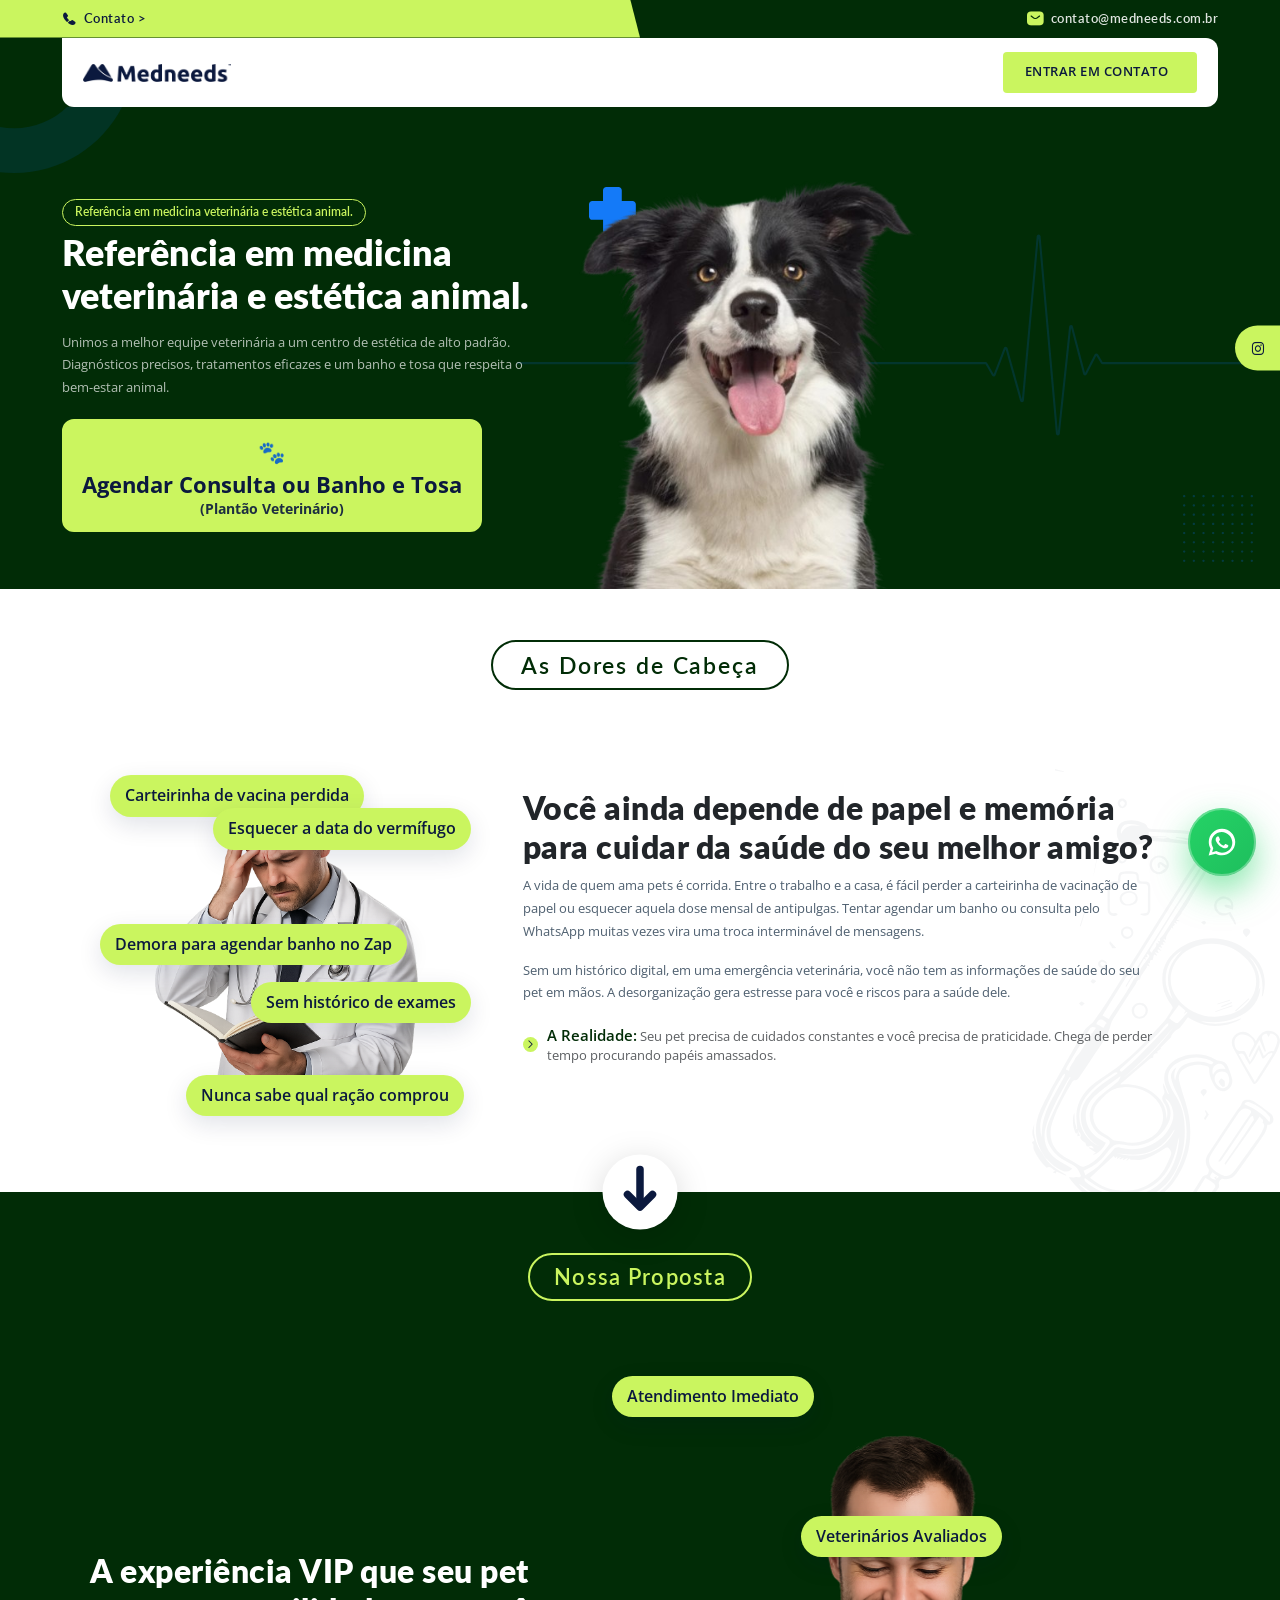
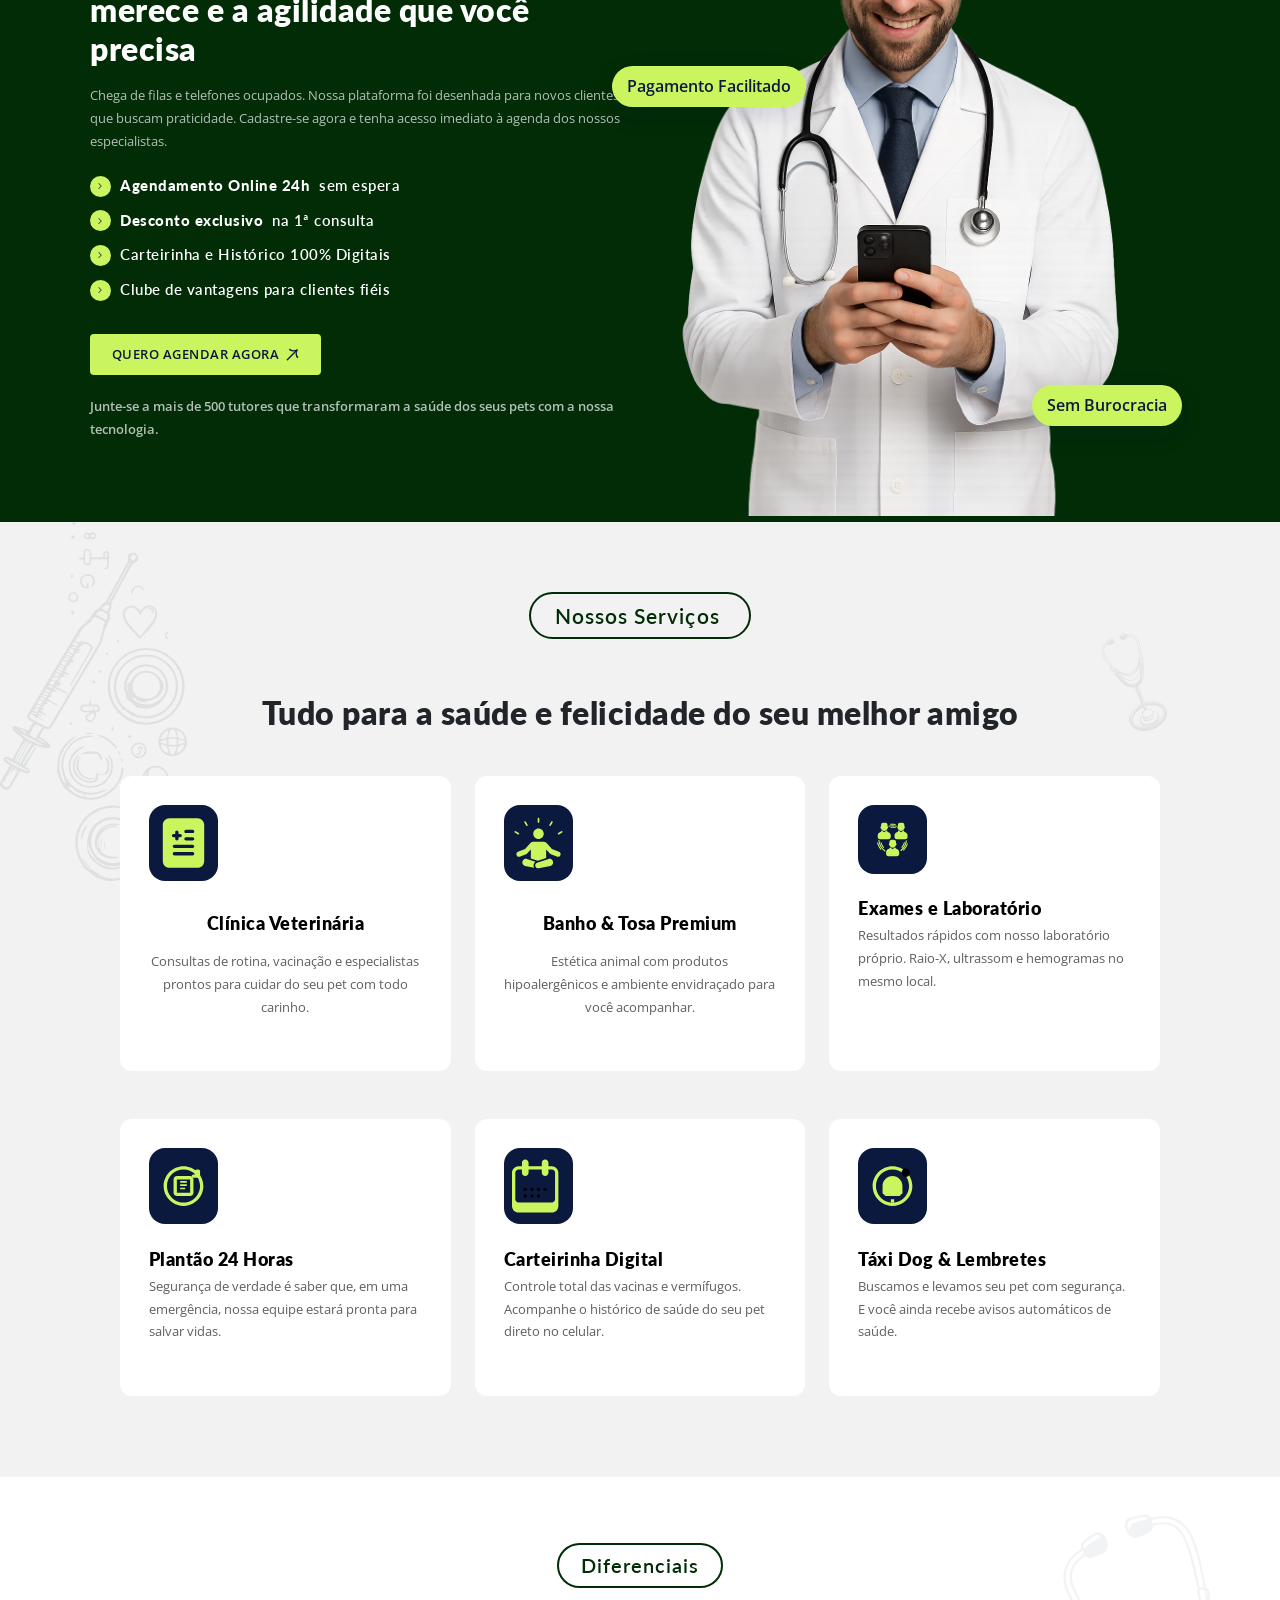
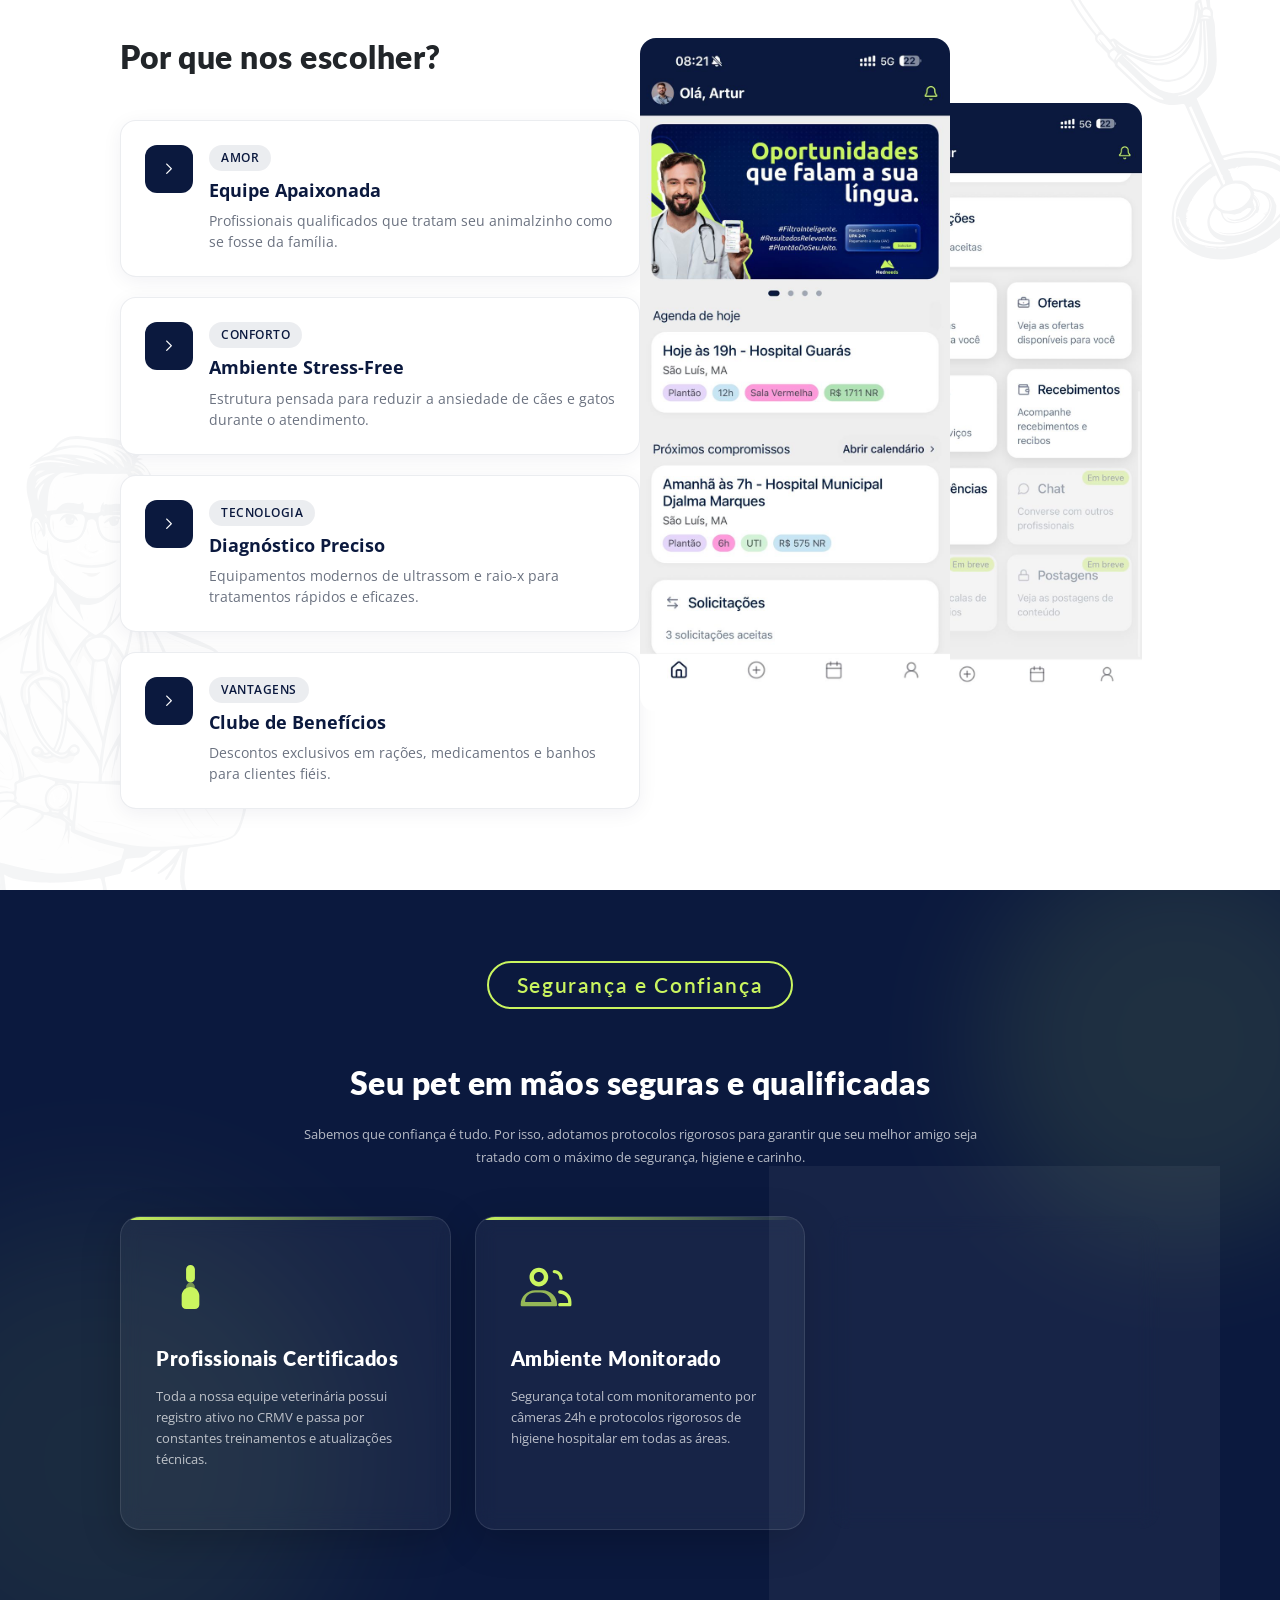
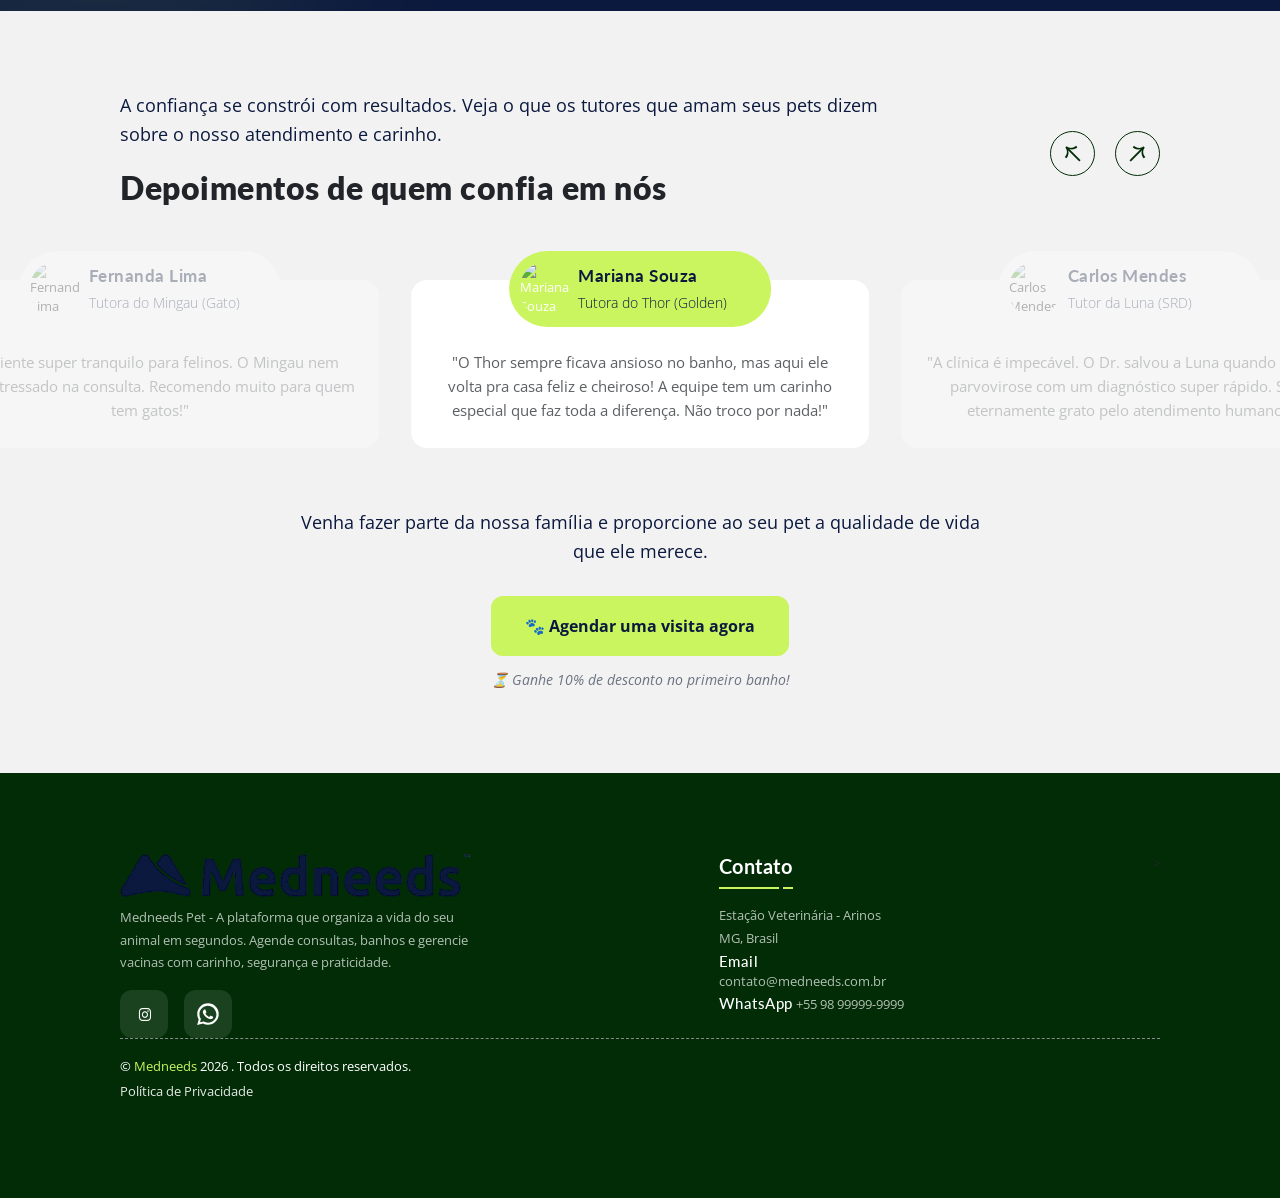
==== index.html @ 099de7d2 "Adicionando codigo para main" ====
<!DOCTYPE html>
<html lang="en">
  <head>
    <meta charset="UTF-8" />
    <meta name="viewport" content="width=device-width, initial-scale=1.0" />
    <title>MedNeeds</title>

    <!-- Favicon -->
    <link rel="icon" type="image/png" href="assets/new/fav.png" />
    <link rel="shortcut icon" type="image/png" href="assets/new/fav.png" />
    <!-- <link rel="apple-touch-icon" href="assets/new/logo.png" /> -->

    <!-- libraries CSS -->
    <link rel="stylesheet" href="assets/icon/flaticon_err.css" />
    <link rel="stylesheet" href="assets/vendor/bootstrap/bootstrap.min.css" />
    <link rel="stylesheet" href="assets/vendor/splide/splide.min.css" />
    <link rel="stylesheet" href="assets/vendor/swiper/swiper-bundle.min.css" />
    <link rel="stylesheet" href="assets/vendor/animate-wow/animate.min.css" />
    <link rel="stylesheet" href="assets/vendor/slim-select/slimselect.css" />

    <!-- custom CSS -->
    <link rel="stylesheet" href="assets/css/style.css" />
    <link rel="stylesheet" href="assets/css/custom-overrides.css" />
  </head>

  <body>
    <div class="preloader" id="preloader">
      <div class="loader"></div>
    </div>

    <!-- SIDEBAR SECTION START -->
    <div class="ul-sidebar">
      <!-- header -->
      <div class="ul-sidebar-header">
        <div class="ul-sidebar-header-logo">
          <a href="index.html">
            <img src="assets/new/logo2.png" alt="logo" class="logo" />
          </a>
        </div>
        <!-- sidebar closer -->
        <button class="ul-sidebar-closer">
          <i class="flaticon-close"></i>
        </button>
      </div>

      <div class="ul-sidebar-header-nav-wrapper d-block d-lg-none"></div>

      <!-- sidebar content -->
      <div>
        <div class="ul-sidebar-txt-block">
          <span class="title ul-sidebar-footer-title">About Us</span>
          <p class="descr">
            Lorem ipsum dolor sit amet consectetur adipisicing elit. Enim odio
            eveniet ex dicta beatae, repellat voluptatibus ratione alias modi
            maxime, quaerat sed iste nihil molestiae numquam unde fuga qui
            velit!
          </p>
        </div>

        <div class="ul-sidebar-txt-block">
          <span class="title ul-sidebar-footer-title">Location</span>
          <p class="descr">
            <i class="flaticon-pin"></i
            ><span>123 Main Street, New York, NY 10012</span>
          </p>
        </div>

        <div class="ul-sidebar-txt-block">
          <span class="title ul-sidebar-footer-title">Contact Us</span>
          <p class="descr">
            <i class="flaticon-call"></i
            ><a href="tel:1234567890">123-456-7890</a>
          </p>
        </div>
      </div>

      <!-- sidebar footer -->
      <div class="ul-sidebar-footer">
        <span class="ul-sidebar-footer-title">Follow us</span>

        <div class="ul-sidebar-footer-social">
          <a href="#"><i class="flaticon-facebook"></i></a>
          <a href="#"><i class="flaticon-twitter"></i></a>
          <a href="#"><i class="flaticon-instagram"></i></a>
          <a href="#"><i class="flaticon-youtube"></i></a>
        </div>
      </div>
    </div>
    <!-- SIDEBAR SECTION END -->

    <!-- SEARCH MODAL SECTION START -->
    <div class="ul-search-form-wrapper flex-grow-1 flex-shrink-0">
      <button class="ul-search-closer"><i class="flaticon-close"></i></button>

      <form action="#" class="ul-search-form">
        <div class="ul-search-form-right">
          <input
            type="search"
            name="search"
            id="ul-search"
            placeholder="Search Here"
          />
          <button type="submit">
            <span class="icon"><i class="flaticon-search"></i></span>
          </button>
        </div>
      </form>
    </div>
    <!-- SEARCH MODAL SECTION END -->

    <!-- HEADER SECTION START -->
    <header class="ul-header">
      <div class="ul-header-top">
        <div class="ul-header-container">
          <div class="row align-items-center gy-2">
            <div class="col-md-7 col-sm-5">
              <div class="ul-header-top-infos">
                <span class="ul-header-top-info" style="color: #0b193e">
                  <i class="flaticon-call" style="color: #0b193e"></i>
                  <span class="txt">
                    <span class="title">Contato</span>
                   
                    >
                  </span>
                </span>
              </div>
            </div>

            <!-- header top right -->
            <div class="col-md-5 col-7 d-none d-sm-block">
              <div
                class="ul-header-top-infos justify-content-sm-end justify-content-center"
              >
                <span class="ul-header-top-info ul-header-top-email">
                  <i class="flaticon-envelope" style="color: #caf55f"></i>
                  <span class="txt">
                    <span class="value"
                      ><a href="mailto:contato@medneeds.com.br" class="value"
                        >contato@medneeds.com.br</a
                      ></span
                    >
                  </span>
                </span>
              </div>
            </div>
          </div>
        </div>
      </div>

      <div class="ul-header-bottom ul-header-container to-be-sticky">
        <div class="ul-header-bottom-content">
          <div class="ul-header-bottom-left">
            <div class="logo-container">
              <a href="index.html" class="d-inline-block"
                ><img src="assets/new/logo2.png" alt="logo" class="logo"
              /></a>
            </div>
          </div>

          <div class="ul-header-bottom-right">
            <a
              href="#"
              class="ul-btn custom-download-btn download-trigger"
              style="background: #caf55f; border-color: #caf55f; color: #0b193e"
              >ENTRAR EM CONTATO<i class="flaticon-top-right"></i
            ></a>
            <style>
              .custom-download-btn:hover {
                background: #0b193e !important;
                color: #caf55f !important;
                border-color: #0b193e !important;
              }
              .custom-download-btn:hover i {
                color: #caf55f !important;
              }
              .custom-download-btn i {
                color: #0b193e;
                transition: color 0.2s;
              }
              .banner-cta-button {
                animation: bannerPulse 2.8s ease-in-out infinite;
                transform-origin: center;
              }
              .banner-cta-button:hover {
                animation-play-state: paused;
              }
              @keyframes bannerPulse {
                0% {
                  transform: scale(1);
                  box-shadow: 0 0 0 rgba(202, 245, 95, 0.2);
                }
                50% {
                  transform: scale(1.05);
                  box-shadow: 0 10px 20px rgba(202, 245, 95, 0.25);
                }
                100% {
                  transform: scale(1);
                  box-shadow: 0 0 0 rgba(202, 245, 95, 0.2);
                }
              }
            </style>
          </div>
        </div>
      </div>
    </header>
    <!-- HEADER SECTION END -->

    <main>
      <!-- 1 SECTION START -->
      <section class="ul-banner">
        <div class="ul-header-container">
          <div class="ul-banner-content">
            <div class="row align-items-center">
              <!-- banner txt -->
              <div class="col-xl-5 col-lg-6">
                <div class="ul-banner-txt">
                  <span class="ul-section-sub-title2"
                    >Referência em medicina veterinária e estética animal.</span
                  >
                  <h1
                    class="ul-banner-title"
                    style="font-size: clamp(24px, 2.8vw, 54px) !important"
                  >
                    Referência em medicina veterinária e estética animal.
                  </h1>
                  <p class="ul-banner-descr" style="margin-bottom: 20px">
                    Unimos a melhor equipe veterinária a um centro de estética de alto padrão. Diagnósticos precisos, tratamentos eficazes e um banho e tosa que respeita o bem-estar animal.
                  </p>
                  <div
                    class="banner-cta-container"
                    style="
                      display: flex;
                      flex-direction: column;
                      gap: 15px;
                      align-items: flex-start;
                    "
                  >
 <a
  href="#"
  class="download-trigger banner-cta-button"
  style="
    background: #cbf55f;
    color: #0b193e;
    padding: 14px 18px;
    border-radius: 12px;
    font-weight: 700;
    font-size: 16px;
    text-decoration: none;
    display: inline-flex;
    flex-direction: column;
    align-items: center;
    justify-content: center;
    gap: 4px;
    transition: all 0.3s ease;
    border: 2px solid #cbf55f;
    margin: 0;
  "
  onmouseover="this.style.background='#0b193e'; this.style.color='#cbf55f'; this.style.borderColor='#0b193e';"
  onmouseout="this.style.background='#cbf55f'; this.style.color='#0b193e'; this.style.borderColor='#cbf55f';"
>
  <span style="font-size: 22px;">🐾</span>

  <span style="font-weight: 700; font-size: 22px; line-height: 1.1; text-align: center;">
    Agendar Consulta ou Banho e Tosa
  </span>

  <span style="font-size: 14px; opacity: 0.9; margin-top: 2px; line-height: 1;">
    (Plantão Veterinário)
  </span>
</a>


                    <div style="display: flex; gap: 10px">
                      
                      <!-- <a
                        href="#"
                        class="download-trigger"
                        style="border-radius: 10px; width: 150px"
                        ><img
                          src="assets/new/google.png"
                          alt="Google Play"
                          style="width: 100%; height: auto"
                        />
                      </a> -->
                    </div>
                  </div>
                </div>
              </div>

              <!-- banner img -->
              <div class="col-xxl-5 col-xl-4 col-lg-5">
                <div class="ul-banner-img">
                  <img src="assets/new/cachorro-hero.png" alt="Image" />
                  <img
                    src="assets/new/logo4.png"
                    alt="Logo"
                    class="banner-logo-watermark layer-1"
                  />
                  <img
                    src="assets/new/logo4.png"
                    alt="Logo"
                    class="banner-logo-watermark layer-2"
                  />
                  <img
                    src="assets/new/logo4.png"
                    alt="Logo"
                    class="banner-logo-watermark layer-3"
                  />
                </div>
              </div>

              <!-- banner review slider -->
              <!-- <div class="col-xxl-2 col-xl-3 col-12 align-self-start">
                <div class="ul-banner-reviews position-relative">
                  <div class="ul-banner-reviews-slider swiper">
                    <div class="swiper-wrapper">
                      <div class="swiper-slide">
                        <div class="ul-banner-review">
                          <p class="ul-banner-review-descr">
                            My mission is to treat every patient with care,
                            respect, and the highest standard of medical
                            knowledge
                          </p>
                          <span class="ul-banner-review-author"
                            >Robel Roy .USY</span
                          >
                        </div>
                      </div>

                      <div class="swiper-slide">
                        <div class="ul-banner-review">
                          <p class="ul-banner-review-descr">
                            My mission is to treat every patient with care,
                            respect, and the highest standard of medical
                            knowledge
                          </p>
                          <span class="ul-banner-review-author"
                            >Robel Roy .USY</span
                          >
                        </div>
                      </div>
                    </div>
                  </div>
                </div>
              </div> -->
            </div>
          </div>
        </div>

        <!-- banner social -->
        <div class="ul-banner-socials d-none d-sm-flex">
          <a href="#"
            ><i class="flaticon-instagram" style="color: #0b193e"></i
          ></a>
        </div>

        <!-- vectors -->
        <div class="ul-banner-vectors">
          <img
            src="assets/img/banner-vector-1.svg"
            alt="Vector"
            class="vector-1 wow animate__fadeInDown"
          />
          <img
            src="assets/img/banner-vector-2.svg"
            alt="Vector"
            class="vector-2"
          />
          <img
            src="assets/img/banner-vector-3.svg"
            alt="Vector"
            class="vector-3 wow animate__fadeInRight"
          />
          <img
            src="assets/img/banner-vector-4.svg"
            alt="Vector"
            class="vector-4 wow animate__fadeInUp"
          />
        </div>
      </section>
      <!-- 1 SECTION END -->

      <!-- 2 SECTION START -->
      <section class="ul-about ul-section-spacing">
          <div class="ul-container">
              
              <div class="text-center problem-title-wrapper">
                  <span class="ul-section-sub-title problem-title">As Dores de Cabeça</span>
              </div>

              <div class="row align-items-center gy-5">
                  
                  <div class="col-lg-4 col-md-5">
                      <div class="problem-image-wrap">
                          <img src="assets/new/estressado.png" alt="Tutor de pet preocupado" class="img-fluid" />

                          <div class="problem-float-2 pos-1" role="button" tabindex="0" style="top: 0% !important; left: -10px !important;">
                              Carteirinha de vacina perdida
                          </div>

                          <div class="problem-float-2 pos-2" role="button" tabindex="0" style="top: 10% !important; right: -20px !important; left: auto !important;">
                              Esquecer a data do vermífugo
                          </div>

                          <div class="problem-float-2 pos-3" role="button" tabindex="0" style="top: 45% !important; left: -20px !important;">
                              Demora para agendar banho no Zap
                          </div>

                          <div class="problem-float-2 pos-4" role="button" tabindex="0" style="bottom: 25% !important; top: auto !important; right: -20px !important; left: auto !important;">
                              Sem histórico de exames
                          </div>

                          <div class="problem-float-2 pos-5" role="button" tabindex="0" style="bottom: -10px !important; top: auto !important; left: 20% !important;">
                              Nunca sabe qual ração comprou
                          </div>
                      </div>
                  </div>

                  <div class="col-lg-8 col-md-7">
                      <div class="ul-about-txt ps-lg-5"> 
                          <h2 class="ul-section-title">
                              Você ainda depende de papel e memória para cuidar da saúde do seu melhor amigo?
                          </h2>
                          <p class="ul-about-descr">
                              A vida de quem ama pets é corrida. Entre o trabalho e a casa, é fácil perder a carteirinha de vacinação de papel ou esquecer aquela dose mensal de antipulgas. 
                              Tentar agendar um banho ou consulta pelo WhatsApp muitas vezes vira uma troca interminável de mensagens.
                          </p>
                          <p class="ul-about-descr">
                              Sem um histórico digital, em uma emergência veterinária, você não tem as informações de saúde do seu pet em mãos. 
                              A desorganização gera estresse para você e riscos para a saúde dele.
                          </p>

                          <div class="ul-about-motto">
                              <i class="flaticon-right-arrow" style="color: #0b193e"></i>
                              <div>
                                  <span class="title">A Realidade:</span> Seu pet precisa de cuidados constantes e você precisa de praticidade. 
                                  Chega de perder tempo procurando papéis amassados.
                              </div>
                          </div>
                      </div>
                  </div>

              </div> </div>

          <div class="section-connector" aria-hidden="true">
              <svg class="arrow" viewBox="0 0 64 64" xmlns="http://www.w3.org/2000/svg">
                  <circle cx="32" cy="32" r="30" fill="#ffffff" />
                  <path d="M32 14v28" stroke="#0B193E" stroke-width="6" stroke-linecap="round" class="arrow-line" />
                  <path d="M22 34l10 10 10-10" fill="none" stroke="#0B193E" stroke-width="6" stroke-linecap="round" stroke-linejoin="round" class="arrow-head" />
              </svg>
          </div>

          <img src="assets/img/about-vector.svg" alt="vector" class="ul-about-vector" />
      </section> 
      <!-- 2 SECTION END -->

      <!-- 3 CALL SECTION START -->
     <section class="ul-1-video-call ul-inner-video-call ul-section-spacing pb-0">
    <div class="ul-2-container">
        
        <div class="text-center solution-title-wrapper">
            <span class="ul-section-sub-title2 solution-title">Nossa Proposta</span>
        </div>

        <div class="row row-cols-lg-2 row-cols-1 align-items-end gy-4">
            
            <div class="col">
                <div class="ul-inner-video-call-txt ul-section-spacing pt-0">
                    <h2 class="ul-section-title">
                        A experiência VIP que seu pet merece e a agilidade que você precisa
                    </h2>
                    
                    <p class="ul-section-descr">
                        Chega de filas e telefones ocupados. Nossa plataforma foi desenhada para novos clientes que buscam praticidade. 
                        Cadastre-se agora e tenha acesso imediato à agenda dos nossos especialistas.
                    </p>

                    <ul class="ul-inner-video-call-features ul-2-about-list">
                        <li>
                            <i class="flaticon-right-arrow" style="color: #0b193e"></i>
                            <strong>Agendamento Online 24h</strong> sem espera
                        </li>
                        <li>
                            <i class="flaticon-right-arrow" style="color: #0b193e"></i>
                            <strong>Desconto exclusivo</strong> na 1ª consulta
                        </li>
                        <li>
                            <i class="flaticon-right-arrow" style="color: #0b193e"></i>
                            Carteirinha e Histórico 100% Digitais
                        </li>
                        <li>
                            <i class="flaticon-right-arrow" style="color: #0b193e"></i>
                            Clube de vantagens para clientes fiéis
                        </li>
                    </ul>

                    <div class="ul-inner-video-call-btns">
                        <a href="#agendamento" class="ul-btn btn-1 download-trigger" style="color: #0b193e">
                            QUERO AGENDAR AGORA <i class="flaticon-arrow-up-right"></i>
                        </a>
                    </div>

                    <p class="ul-section-descr" style="margin-top: 20px; font-weight: 600">
                        Junte-se a mais de 500 tutores que transformaram a saúde dos seus pets com a nossa tecnologia.
                    </p>
                </div>
            </div>

            <div class="col d-none d-lg-block">
                <div class="problem-image-wrap">
                    <img src="assets/new/happy.png" alt="Cliente Satisfeito" style="width: 500px" />
                    
                    <div class="problem-float-2 pos-1" role="button" tabindex="0">
                        Atendimento Imediato
                    </div>
                    
                    <div class="problem-float-2 pos-2" role="button" tabindex="0">
                        Veterinários Avaliados
                    </div>
                    
                    <div class="problem-float-2 pos-3" role="button" tabindex="0">
                        Pagamento Facilitado
                    </div>
                    
                    <div class="problem-float-2 pos-4" role="button" tabindex="0">
                        Sem Burocracia
                    </div>
                </div>
            </div>

            <div class="col d-block d-lg-none">
                <div class="problem-image-wrap">
                    <img src="assets/new/happy.png" alt="Cliente Satisfeito" class="img-fluid" />
                    
                    <div class="problem-float-2 pos-1" role="button" tabindex="0">
                        Atendimento Imediato
                    </div>
                    <div class="problem-float-2 pos-2" role="button" tabindex="0">
                        Veterinários Avaliados
                    </div>
                    <div class="problem-float-2 pos-3" role="button" tabindex="0">
                        Pagamento Facilitado
                    </div>
                    <div class="problem-float-2 pos-4" role="button" tabindex="0">
                        Sem Burocracia
                    </div>
                </div>
            </div>

        </div> </div>
</section>
      <!-- 3 CALL SECTION END -->

      <!-- 4 SECTION START -->
     <section class="ul-services ul-section-spacing">
        <div class="ul-container">
          <div class="text-center features-title-wrapper">
            <span class="ul-section-sub-title features-title">Nossos Serviços</span>
          </div>
          <div class="ul-section-heading text-center justify-content-center">
            <div class="left">
              <h2 class="ul-section-title">
                Tudo para a saúde e felicidade do seu melhor amigo
              </h2>
            </div>
          </div>

          <div class="row gy-5">
            <div class="col-lg-4 col-md-6">
              <div class="ul-service ul-service-feature text-center">
                <div
                  class="ul-service-icon mb-4"
                  style="
                    background: #0b193e;
                    border-radius: 16px;
                    display: inline-flex;
                  "
                >
                  <svg
                    fill="none"
                    height="60"
                    viewBox="0 0 64 64"
                    width="60"
                    xmlns="http://www.w3.org/2000/svg"
                  >
                    <path
                      clip-rule="evenodd"
                      d="m15 2c-4.4183 0-8 3.58172-8 8v44c0 4.4183 3.5817 8 8 8h34c4.4183 0 8-3.5817 8-8v-44c0-4.41828-3.5817-8-8-8zm30 16c0 1.1046-.8954 2-2 2h-8c-1.1046 0-2-.8954-2-2s.8954-2 2-2h8c1.1046 0 2 .8954 2 2zm-17 7c1.1046 0 2-.8954 2-2s-.8954-2-2-2h-2v-2c0-1.1046-.8954-2-2-2s-2 .8954-2 2v2h-2c-1.1046 0-2 .8954-2 2s.8954 2 2 2h2v2c0 1.1046.8954 2 2 2s2-.8954 2-2v-2zm15 4c1.1046 0 2-.8954 2-2s-.8954-2-2-2h-8c-1.1046 0-2 .8954-2 2s.8954 2 2 2zm2 7c0 1.1046-.8954 2-2 2h-22c-1.1046 0-2-.8954-2-2s.8954-2 2-2h22c1.1046 0 2 .8954 2 2zm-2 11c1.1046 0 2-.8954 2-2s-.8954-2-2-2h-22c-1.1046 0-2 .8954-2 2s.8954 2 2 2z"
                      fill="rgb(0,0,0)"
                      fill-rule="evenodd"
                    />
                  </svg>
                </div>
                <div class="ul-service-txt">
                  <h3 class="ul-service-title mb-3">
                    <a href="#clinica">Clínica Veterinária</a>
                  </h3>
                  <p class="ul-service-descr">
                    Consultas de rotina, vacinação e especialistas prontos para cuidar do seu pet com todo carinho.
                  </p>
                </div>
              </div>
            </div>

            <div class="col-lg-4 col-md-6">
              <div class="ul-service ul-service-feature text-center">
                <div
                  class="ul-service-icon mb-4"
                  style="
                    background: #0b193e;
                    border-radius: 16px;
                    display: inline-flex;
                  "
                >
                  <svg
                    clip-rule="evenodd"
                    fill-rule="evenodd"
                    stroke-linejoin="round"
                    stroke-miterlimit="2"
                    viewBox="0 0 510 510"
                    width="60"
                    height="60"
                    xmlns="http://www.w3.org/2000/svg"
                  >
                    <path
                      d="m247.656 426.38-66.246-22.15v-85.539l-40.484 42.341-67.328 25.739c-6.9 2.279-14.462 1.303-20.558-2.653-6.096-3.955-10.069-10.463-10.8-17.693l-.125-1.233c-1.097-10.852 5.272-21.077 15.496-24.877l68.193-28.649 53.777-58.242c11.807-11.807 25.825-10.611 41.038-10.611h68.762c15.213 0 29.231-1.196 41.038 10.611l53.777 58.242 68.193 28.649c10.224 3.8 16.593 14.025 15.496 24.877l-.125 1.233c-.731 7.23-4.704 13.738-10.8 17.693-6.096 3.956-13.658 4.932-20.558 2.653l-67.328-25.739-40.484-42.341v80.628zm7.344-311.561c27.892 0 50.537 22.645 50.537 50.537s-22.645 50.537-50.537 50.537-50.537-22.645-50.537-50.537 22.645-50.537 50.537-50.537zm-46.035 367.816c1.023 3.817 2.525 7.387 4.426 10.657l-88.393-18.004c-8.89-2.382-16.47-8.198-21.072-16.169s-5.849-17.444-3.467-26.334 8.199-16.471 16.169-21.073c7.971-4.602 17.444-5.849 26.334-3.467l82.584 27.613c-14.34 10.354-21.399 28.796-16.601 46.7v.002c.007.025.014.05.02.075zm185.889-49.85c2.382 8.89 1.135 18.363-3.467 26.334s-12.182 13.787-21.072 16.169l-113.954 23.211c-14.246 2.738-28.186-5.993-31.941-20.005l-.02-.077c-3.755-14.012 3.953-28.544 17.658-33.295l110.293-36.877c8.89-2.382 18.363-1.135 26.334 3.467 7.97 4.602 13.787 12.183 16.169 21.073zm-131.829-378.955c0 4.415-3.585 8-8 8-4.416 0-8-3.585-8-8v-34.83c0-4.415 3.584-8 8-8 4.415 0 8 3.585 8 8zm-112.595 25.881c2.205 3.825.889 8.721-2.936 10.926-3.826 2.205-8.721.889-10.926-2.936l-17.39-30.173c-2.205-3.826-.89-8.722 2.936-10.926 3.825-2.205 8.721-.889 10.926 2.936zm-84.528 78.719c3.822 2.209 5.132 7.107 2.923 10.929-2.21 3.823-7.107 5.133-10.93 2.923l-30.173-17.44c-3.823-2.209-5.132-7.107-2.923-10.929 2.21-3.823 7.107-5.133 10.93-2.923zm307.525-70.721c-2.209 3.823-7.107 5.133-10.929 2.923-3.823-2.209-5.133-7.107-2.923-10.93l17.44-30.173c2.209-3.822 7.106-5.132 10.929-2.922 3.823 2.209 5.133 7.107 2.923 10.929zm78.732 84.57c-3.821 2.213-8.719.906-10.931-2.915-2.213-3.821-.906-8.719 2.915-10.932l30.123-17.439c3.821-2.213 8.72-.906 10.932 2.915s.906 8.719-2.915 10.931z"
                    />
                  </svg>
                </div>
                <div class="ul-service-txt">
                  <h3 class="ul-service-title mb-3">
                    <a href="#estetica">Banho & Tosa Premium</a>
                  </h3>
                  <p class="ul-service-descr">
                    Estética animal com produtos hipoalergênicos e ambiente envidraçado para você acompanhar.
                  </p>
                </div>
              </div>
            </div>

            <div class="col-12 col-md-6 col-lg-4">
              <div class="ul-service">
                <div
                  class="ul-service-icon"
                  style="
                    background: #0b193e;
                    border-radius: 16px;
                    display: inline-flex;
                  "
                >
                  <svg
                    id="Layer_1"
                    enable-background="new 0 0 50 50"
                    height="39"
                    viewBox="0 0 50 50"
                    width="35"
                    xmlns="http://www.w3.org/2000/svg"
                  >
                    <g>
                      <path d="m8.7 9.2c.5 2 2.3 3.5 4.5 3.5 2.1 0 4-1.5 4.5-3.5.6-.2 1.1-.9 1.1-1.6s-.4-1.2-.9-1.5v-1.9c0-1.7-1.3-3-3-3h-3.2c-1.7 0-3 1.3-3 3v1.9c-.7.4-1 .9-1 1.6s.4 1.3 1 1.5z"/>
                      <path d="m7.1 24.6h12.2c1.5 0 2.8-1 3.1-2.5.1-.7.2-1.5.2-2.1 0-3.2-1.6-5.3-4.8-6.2l-.6-1.2c-.1-.2-.3-.3-.5-.4-.2 0-.5 0-.6.2l-2.9 2.4-2.9-2.4c-.2-.1-.4-.2-.6-.2s-.4.2-.5.4l-.6 1.2c-3.1.9-4.8 3-4.8 6.2 0 .7.1 1.4.2 2.1.3 1.5 1.6 2.5 3.1 2.5z"/>
                      <path d="m32.7 9.2c.5 2 2.3 3.5 4.5 3.5 2.1 0 4-1.5 4.5-3.5.6-.2 1.1-.9 1.1-1.6s-.4-1.2-.9-1.5v-1.9c0-1.7-1.3-3-3-3h-3.2c-1.6 0-3 1.3-3 3v1.9c-.6.3-1 .9-1 1.5-.1.8.3 1.4 1 1.6z"/>
                      <path d="m41.2 12.6c-.1-.2-.3-.3-.5-.4-.2 0-.5 0-.6.2l-2.9 2.4-2.9-2.4c-.2-.1-.4-.2-.6-.2s-.4.2-.5.4l-.6 1.2c-3.2.9-4.8 3-4.8 6.2 0 .7.1 1.4.2 2.1.3 1.5 1.6 2.5 3.1 2.5h12.2c1.5 0 2.8-1 3.1-2.5.1-.7.2-1.5.2-2.1 0-3.2-1.6-5.3-4.8-6.2z"/>
                      <path d="m29.8 37.9-.6-1.2c-.1-.2-.3-.3-.5-.4-.2 0-.5 0-.6.2l-2.9 2.5-2.9-2.4c-.2-.1-.4-.2-.6-.2s-.4.2-.5.4l-.6 1.2c-3.2.9-4.8 3-4.8 6.2 0 .7.1 1.4.2 2.1.3 1.5 1.6 2.5 3.1 2.5h12.2c1.5 0 2.8-1 3.1-2.5.1-.7.2-1.5.2-2.1 0-3.3-1.6-5.4-4.8-6.3z"/>
                      <path d="m20.6 28.3v1.9c-.5.3-.9.8-.9 1.5s.4 1.3 1.1 1.6c.5 2 2.3 3.5 4.5 3.5s4-1.5 4.5-3.5c.6-.2 1.1-.9 1.1-1.6s-.4-1.2-.9-1.5v-1.9c0-1.6-1.3-3-3-3h-3.2c-1.9.1-3.2 1.4-3.2 3z"/>
                      <path d="m6.3 26.1c0-.4-.4-.7-.8-.7s-.7.4-.7.8c.4 6.3 3.7 12.2 9 15.8.1.1.3.1.4.1.2 0 .5-.1.6-.3.2-.3.1-.8-.2-1-4.8-3.4-7.9-8.9-8.3-14.7z"/>
                      <path d="m44.8 26.2c-.4-.1-.8.3-.8.7-.5 5.2-3.2 10-7.4 13.2-.3.2-.4.7-.1 1.1.1.2.4.3.6.3s.3 0 .5-.2c4.5-3.4 7.4-8.6 8-14.2-.1-.5-.4-.9-.8-.9z"/>
                      <path d="m20.1 6.8c3.3-.9 6.9-.9 10.2 0h.2c.3 0 .6-.2.7-.5.1-.4-.1-.8-.5-.9-3.6-1-7.4-1-11 0-.4.1-.6.5-.5.9s.5.6.9.5z"/>
                      <path d="m28.7 8.7h.2c.3 0 .7-.2.7-.6.1-.4-.2-.8-.6-.9-2-.4-4.2-.5-6.3-.2-.4.1-.7.4-.7.8s.4.7.8.6c2-.2 4-.1 5.9.3z"/>
                      <path d="m22.5 4.1c2.1-.3 4.3-.2 6.4.2h.1c.4 0 .7-.3.7-.6.1-.4-.2-.8-.6-.9-2.3-.4-4.6-.5-6.9-.2-.4.1-.7.4-.6.8.1.5.5.8.9.7z"/>
                      <path d="m4.6 29.6c-.1-.4-.5-.7-.9-.6s-.7.5-.6.9c.8 3.4 2.4 6.7 4.6 9.4.1.2.4.3.6.3s.3-.1.5-.2c.3-.3.4-.7.1-1.1-2.1-2.4-3.5-5.5-4.3-8.7z"/>
                      <path d="m8.2 28.9c-.4.1-.6.5-.5.9.7 2.6 2 4.9 3.7 7 .1.2.4.3.6.3s.3-.1.5-.2c.3-.3.4-.7.1-1.1-1.6-1.9-2.8-4-3.4-6.4-.2-.4-.6-.6-1-.5z"/>
                      <path d="m46.3 30.4c-.4-.1-.8.1-.9.5-.9 3.2-2.7 6.3-5.1 8.7-.3.3-.3.8 0 1.1.1.1.3.2.5.2s.4-.1.5-.2c2.5-2.6 4.4-5.9 5.4-9.3.2-.5 0-.9-.4-1z"/>
                      <path d="m41.3 29.3c-.6 2.4-1.8 4.5-3.4 6.4-.3.3-.2.8.1 1.1.1.1.3.2.5.2s.4-.1.6-.3c1.7-2.1 3-4.4 3.7-7 .1-.4-.1-.8-.5-.9-.5-.1-.9.1-1 .5z"/>
                    </g>
                  </svg>
                </div>
                <div class="ul-service-txt">
                  <h3 class="ul-service-title">
                    <a href="#exames">Exames e Laboratório</a>
                  </h3>
                  <p class="ul-service-descr">
                    Resultados rápidos com nosso laboratório próprio. Raio-X, ultrassom e hemogramas no mesmo local.
                  </p>
                </div>
              </div>
            </div>

            <div class="col-12 col-md-6 col-lg-4">
              <div class="ul-service">
                <div
                  class="ul-service-icon"
                  style="
                    background: #0b193e;
                    border-radius: 16px;
                    display: inline-flex;
                  "
                >
                  <svg
                    fill="none"
                    height="60"
                    viewBox="0 0 64 64"
                    width="60"
                    xmlns="http://www.w3.org/2000/svg"
                  >
                    <path
                      d="M32 8c-13.255 0-24 10.745-24 24s10.745 24 24 24 24-10.745 24-24S45.255 8 32 8zm0 44c-11.046 0-20-8.954-20-20S20.954 12 32 12s20 8.954 20 20-8.954 20-20 20z"
                      fill="rgb(0,0,0)"
                    />
                    <path
                      d="M40 20H24c-2.209 0-4 1.791-4 4v16c0 2.209 1.791 4 4 4h16c2.209 0 4-1.791 4-4V24c0-2.209-1.791-4-4-4zm0 20H24V24h16v16z"
                      fill="rgb(0,0,0)"
                    />
                    <path d="M28 26h8v2h-8v-2zm0 4h8v2h-8v-2zm0 4h6v2h-6v-2z" fill="rgb(0,0,0)" />
                    <path
                      d="M48 12c-1.105 0-2 .895-2 2v4h-2c-1.105 0-2 .895-2 2s.895 2 2 2h6c1.105 0 2-.895 2-2v-6c0-1.105-.895-2-2-2z"
                      fill="rgb(0,0,0)"
                    />
                  </svg>
                </div>
                <div class="ul-service-txt">
                  <h3 class="ul-service-title">
                    <a href="#emergencia">Plantão 24 Horas</a>
                  </h3>
                  <p class="ul-service-descr">
                    Segurança de verdade é saber que, em uma emergência, nossa equipe estará pronta para salvar vidas.
                  </p>
                </div>
              </div>
            </div>

            <div class="col-12 col-md-6 col-lg-4">
              <div class="ul-service">
                <div
                  class="ul-service-icon"
                  style="
                    background: #0b193e;
                    border-radius: 16px;
                    display: inline-flex;
                  "
                >
                  <svg
                    fill="none"
                    height="60"
                    viewBox="0 0 64 64"
                    width="60"
                    xmlns="http://www.w3.org/2000/svg"
                  >
                    <path
                      d="M48 8h-4V4c0-2.209-1.791-4-4-4s-4 1.791-4 4v4H20V4c0-2.209-1.791-4-4-4s-4 1.791-4 4v4H8c-4.418 0-8 3.582-8 8v40c0 4.418 3.582 8 8 8h40c4.418 0 8-3.582 8-8V16c0-4.418-3.582-8-8-8zM8 12h4v4c0 2.209 1.791 4 4 4s4-1.791 4-4v-4h16v4c0 2.209 1.791 4 4 4s4-1.791 4-4v-4h4c2.209 0 4 1.791 4 4v8H4v-8c0-2.209 1.791-4 4-4zm40 40H8c-2.209 0-4-1.791-4-4V24h48v24c0 2.209-1.791 4-4 4z"
                      fill="rgb(0,0,0)"
                    />
                    <circle cx="16" cy="36" r="2" fill="rgb(0,0,0)" />
                    <circle cx="24" cy="36" r="2" fill="rgb(0,0,0)" />
                    <circle cx="32" cy="36" r="2" fill="rgb(0,0,0)" />
                    <circle cx="40" cy="36" r="2" fill="rgb(0,0,0)" />
                    <circle cx="16" cy="44" r="2" fill="rgb(0,0,0)" />
                    <circle cx="24" cy="44" r="2" fill="rgb(0,0,0)" />
                    <circle cx="32" cy="44" r="2" fill="rgb(0,0,0)" />
                  </svg>
                </div>
                <div class="ul-service-txt">
                  <h3 class="ul-service-title">
                    <a href="#vacinas">Carteirinha Digital</a>
                  </h3>
                  <p class="ul-service-descr">
                    Controle total das vacinas e vermífugos. Acompanhe o histórico de saúde do seu pet direto no celular.
                  </p>
                </div>
              </div>
            </div>
            <div class="col-12 col-md-6 col-lg-4">
              <div class="ul-service">
                <div
                  class="ul-service-icon"
                  style="
                    background: #0b193e;
                    border-radius: 16px;
                    display: inline-flex;
                  "
                >
                  <svg
                    fill="none"
                    height="60"
                    viewBox="0 0 64 64"
                    width="60"
                    xmlns="http://www.w3.org/2000/svg"
                  >
                    <path
                      d="M32 8c-13.255 0-24 10.745-24 24s10.745 24 24 24 24-10.745 24-24S45.255 8 32 8zm0 44c-11.046 0-20-8.954-20-20S20.954 12 32 12s20 8.954 20 20-8.954 20-20 20z"
                      fill="rgb(0,0,0)"
                    />
                    <path
                      d="M32 20c-6.627 0-12 5.373-12 12v8c0 1.105.895 2 2 2h20c1.105 0 2-.895 2-2v-8c0-6.627-5.373-12-12-12zm8 20H24c-1.105 0-2 .895-2 2s.895 2 2 2h16c1.105 0 2-.895 2-2s-.895-2-2-2z"
                      fill="rgb(0,0,0)"
                    />
                    <path d="M30 48h4v4h-4v-4z" fill="rgb(0,0,0)" />
                    <circle cx="48" cy="16" r="5" fill="rgb(0,0,0)" />
                  </svg>
                </div>
                <div class="ul-service-txt">
                  <h3 class="ul-service-title">
                    <a href="#taxi">Táxi Dog & Lembretes</a>
                  </h3>
                  <p class="ul-service-descr">
                    Buscamos e levamos seu pet com segurança. E você ainda recebe avisos automáticos de saúde.
                  </p>
                </div>
              </div>
            </div>
          </div>
        </div>

        <div class="ul-services-vectors">
          <img
            src="assets/img/service-vector-1.svg"
            alt="vector"
            class="ul-services-vector vector-1 wow animate__fadeInLeft"
          />
          <img
            src="assets/img/service-vector-2.svg"
            alt="vector"
            class="ul-services-vector vector-2 wow animate__fadeInRight"
          />
        </div>
      </section>

      <section class="ul-qualification ul-section-spacing">
        <div class="ul-container">
          <div class="text-center differentials-title-wrapper">
            <span class="ul-section-sub-title differentials-title">Diferenciais</span>
          </div>
          <div class="row gx-0 gy-4">
            <div class="col-md-6">
              <div class="ul-section-heading">
                <div>
                  <h2 class="ul-section-title">Por que nos escolher?</h2>
                </div>
              </div>

              <div class="differentials-cards">
                <div class="differential-card">
                  <div class="differential-icon">
                    <i class="flaticon-right-arrow"></i>
                  </div>
                  <div class="differential-content">
                    <div class="differential-badge">Amor</div>
                    <h3 class="differential-title">
                      Equipe Apaixonada
                    </h3>
                    <p class="differential-description">
                      Profissionais qualificados que tratam seu animalzinho como se fosse da família.
                    </p>
                  </div>
                </div>

                <div class="differential-card">
                  <div class="differential-icon">
                    <i class="flaticon-right-arrow"></i>
                  </div>
                  <div class="differential-content">
                    <div class="differential-badge">Conforto</div>
                    <h3 class="differential-title">
                      Ambiente Stress-Free
                    </h3>
                    <p class="differential-description">
                      Estrutura pensada para reduzir a ansiedade de cães e gatos durante o atendimento.
                    </p>
                  </div>
                </div>

                <div class="differential-card">
                  <div class="differential-icon">
                    <i class="flaticon-right-arrow"></i>
                  </div>
                  <div class="differential-content">
                    <div class="differential-badge">Tecnologia</div>
                    <h3 class="differential-title">
                      Diagnóstico Preciso
                    </h3>
                    <p class="differential-description">
                      Equipamentos modernos de ultrassom e raio-x para tratamentos rápidos e eficazes.
                    </p>
                  </div>
                </div>

                <div class="differential-card">
                  <div class="differential-icon">
                    <i class="flaticon-right-arrow"></i>
                  </div>
                  <div class="differential-content">
                    <div class="differential-badge">Vantagens</div>
                    <h3 class="differential-title">
                      Clube de Benefícios
                    </h3>
                    <p class="differential-description">
                      Descontos exclusivos em rações, medicamentos e banhos para clientes fiéis.
                    </p>
                  </div>
                </div>
              </div>
            </div>

            <div class="col-md-6">
              <div class="d-none d-lg-block">
                <div class="ul-1-video-call-img">
                  <img
                    src="assets/new/tela1.png"
                    alt="Image"
                    class="main-img"
                    style="border-radius: 16px"
                  />
                  <img
                    src="assets/new/tela2.png"
                    alt="image"
                    class="img-2"
                    style="border-radius: 16px"
                  />
                </div>
              </div>

              <div class="d-block d-lg-none">
                <div class="swiper ul-solution-slider">
                  <div class="swiper-wrapper">
                    <div class="swiper-slide">
                      <img
                        src="assets/new/tela1.png"
                        alt="Image"
                        style="border-radius: 16px"
                      />
                    </div>
                    <div class="swiper-slide">
                      <img
                        src="assets/new/tela2.png"
                        alt="Image"
                        style="border-radius: 16px"
                      />
                    </div>
                  </div>
                  <div class="swiper-pagination"></div>
                </div>
              </div>
            </div>
          </div>
        </div>

        <div class="ul-qualification-vectors">
          <img
            src="assets/img/qualification-vector-1.svg"
            alt="vector"
            class="ul-qualification-vector vector-1 wow animate__fadeInLeft"
          />
          <img
            src="assets/img/qualification-vector-2.svg"
            alt="vector"
            class="ul-qualification-vector vector-2 wow animate__fadeInRight"
          />
        </div>
      </section>
      <!-- 5 SECTION END -->

      <!-- 6 SECTION START - SEGURANÇA E ÉTICA -->
      <section
    class="ul-about ul-section-spacing security-section"
    style="background: #0b193e; position: relative; overflow: hidden"
>
    <div
        style="
        position: absolute;
        top: -50px;
        right: -100px;
        width: 400px;
        height: 400px;
        background: #caf55f;
        border-radius: 50%;
        opacity: 0.1;
        filter: blur(60px);
        pointer-events: none;
        "
    ></div>
    <div
        style="
        position: absolute;
        bottom: -100px;
        left: -150px;
        width: 500px;
        height: 500px;
        background: #caf55f;
        border-radius: 50%;
        opacity: 0.08;
        filter: blur(80px);
        pointer-events: none;
        "
    ></div>

    <div class="ul-container" style="position: relative; z-index: 1">
        <div class="text-center safety-title-wrapper">
        <span class="ul-section-sub-title safety-title"
            >Segurança e Confiança</span
        >
        </div>
        <div
        class="ul-section-heading text-center justify-content-center mb-5"
        >
        <div>
            <h2 class="ul-section-title" style="color: white">
            Seu pet em mãos seguras e qualificadas
            </h2>
            <p
            class="ul-section-descr"
            style="
                max-width: 700px;
                margin: 20px auto 0;
                color: rgba(255, 255, 255, 0.7);
            "
            >
            Sabemos que confiança é tudo. Por isso, adotamos protocolos rigorosos 
            para garantir que seu melhor amigo seja tratado com o máximo de segurança, higiene e carinho.
            </p>
        </div>
        </div>

        <div class="row gy-4">
        <div class="col-lg-4 col-md-6">
            <div
            class="security-card"
            style="
                background: rgba(255, 255, 255, 0.05); /* Fundo translúcido profissional */
                backdrop-filter: blur(10px); /* Efeito de vidro */
                -webkit-backdrop-filter: blur(10px);
                border: 1px solid rgba(255, 255, 255, 0.1); /* Borda sutil */
                padding: 35px;
                border-radius: 20px;
                height: 100%;
                box-shadow: 0 10px 40px rgba(0, 0, 0, 0.2);
                transition: all 0.4s ease;
                position: relative;
                overflow: hidden;
            "
            onmouseover="this.style.transform='translateY(-5px)'; this.style.borderColor='#caf55f'; this.style.background='rgba(255, 255, 255, 0.08)';"
            onmouseout="this.style.transform='translateY(0)'; this.style.borderColor='rgba(255, 255, 255, 0.1)'; this.style.background='rgba(255, 255, 255, 0.05)';"
            >
            <div
                style="
                position: absolute;
                top: 0;
                left: 0;
                right: 0;
                height: 3px;
                background: linear-gradient(90deg, #caf55f, transparent);
                "
            ></div>
            
            <div class="ul-service-icon mb-4">
                <svg width="54" height="54" viewBox="0 0 24 24" fill="none" xmlns="http://www.w3.org/2000/svg">
                    <path d="M12 2C10.9 2 10 2.9 10 4V8C10 9.1 10.9 10 12 10C13.1 10 14 9.1 14 8V4C14 2.9 13.1 2 12 2ZM12 12C9.8 12 8 13.8 8 16V20C8 21.1 8.9 22 10 22H14C15.1 22 16 21.1 16 20V16C16 13.8 14.2 12 12 12Z" fill="#caf55f"/>
                    <circle cx="12" cy="12" r="2" fill="#caf55f" fill-opacity="0.5"/>
                </svg>
            </div>
            <div class="ul-service-txt">
                <h3 class="ul-service-title mb-3" style="color: white; font-size: 1.25rem;">
                Profissionais Certificados
                </h3>
                <p class="ul-service-descr" style="color: rgba(255, 255, 255, 0.7); line-height: 1.6;">
                Toda a nossa equipe veterinária possui registro ativo no CRMV e passa por constantes treinamentos e atualizações técnicas.
                </p>
            </div>
            </div>
        </div>

        <div class="col-lg-4 col-md-6">
            <div
            class="security-card"
            style="
                background: rgba(255, 255, 255, 0.05);
                backdrop-filter: blur(10px);
                -webkit-backdrop-filter: blur(10px);
                border: 1px solid rgba(255, 255, 255, 0.1);
                padding: 35px;
                border-radius: 20px;
                height: 100%;
                box-shadow: 0 10px 40px rgba(0, 0, 0, 0.2);
                transition: all 0.4s ease;
                position: relative;
                overflow: hidden;
            "
            onmouseover="this.style.transform='translateY(-5px)'; this.style.borderColor='#caf55f'; this.style.background='rgba(255, 255, 255, 0.08)';"
            onmouseout="this.style.transform='translateY(0)'; this.style.borderColor='rgba(255, 255, 255, 0.1)'; this.style.background='rgba(255, 255, 255, 0.05)';"
            >
            <div
                style="
                position: absolute;
                top: 0;
                left: 0;
                right: 0;
                height: 3px;
                background: linear-gradient(90deg, #caf55f, transparent);
                "
            ></div>

            <div class="ul-service-icon mb-4">
                <svg width="54" height="54" viewBox="0 0 24 24" fill="none" xmlns="http://www.w3.org/2000/svg">
                    <path d="M9 11.75C6.66 11.75 4.75 9.84 4.75 7.5C4.75 5.16 6.66 3.25 9 3.25C11.34 3.25 13.25 5.16 13.25 7.5C13.25 9.84 11.34 11.75 9 11.75ZM9 5.25C7.76 5.25 6.75 6.26 6.75 7.5C6.75 8.74 7.76 9.75 9 9.75C10.24 9.75 11.25 8.74 11.25 7.5C11.25 6.26 10.24 5.25 9 5.25Z" fill="#caf55f"/>
                    <path d="M16.5 20.75H1.5C1.09 20.75 0.75 20.41 0.75 20C0.75 16.42 3.67 13.5 7.25 13.5H10.75C14.33 13.5 17.25 16.42 17.25 20C17.25 20.41 16.91 20.75 16.5 20.75ZM2.78 18.75H14.72C14.27 16.39 12.28 14.5 9.75 14.5H7.25C4.72 14.5 2.73 16.39 2.78 18.75Z" fill="#caf55f" fill-opacity="0.7"/>
                    <path d="M19 8.75C18.59 8.75 18.25 8.41 18.25 8C18.25 6.76 17.24 5.75 16 5.75C15.59 5.75 15.25 5.41 15.25 5C15.25 4.59 15.59 4.25 16 4.25C18.07 4.25 19.75 5.93 19.75 8C19.75 8.41 19.41 8.75 19 8.75Z" fill="#caf55f"/>
                    <path d="M23 20.75H18.5C18.09 20.75 17.75 20.41 17.75 20C17.75 19.59 18.09 19.25 18.5 19.25H22.25V18.75C22.25 16.68 20.57 15 18.5 15C18.09 15 17.75 14.66 17.75 14.25C17.75 13.84 18.09 13.5 18.5 13.5C21.4 13.5 23.75 15.85 23.75 18.75V20C23.75 20.41 23.41 20.75 23 20.75Z" fill="#caf55f"/>
                </svg>
            </div>
            <div class="ul-service-txt">
                <h3 class="ul-service-title mb-3" style="color: white; font-size: 1.25rem;">
                Ambiente Monitorado
                </h3>
                <p class="ul-service-descr" style="color: rgba(255, 255, 255, 0.7); line-height: 1.6;">
                Segurança total com monitoramento por câmeras 24h e protocolos rigorosos de higiene hospitalar em todas as áreas.
                </p>
            </div>
            </div>
        </div>

        <div class="col-lg-4 col-md-6">
            <div
            class="security-card"
            style="
                background: rgba(255, 255, 255, 0.05);
                backdrop-filter: blur(10px);
                -webkit-backdrop-filter: blur(10px);
                border: 1px solid rgba(255, 255, 255, 0.1);
                padding: 35px;
                border-radius: 20px;
                height: 100%;
                box-shadow: 0 10px 40px rgba(0, 0, 0, 0.2);
                transition: all 0.4s ease;
                position: relative;
                overflow: hidden;
            "
            onmouseover="this.style.transform='translateY(-5px)'; this.style.borderColor='#caf55f'; this.style.background='rgba(255, 255, 255, 0.08)';"
            onmouseout="this.style.transform='translateY(0)'; this.style.borderColor='rgba(255, 255, 255, 0.1)'; this.style.background='rgba(255, 255, 255, 0.05)';"
            >
            <div
                style="
                position: absolute;
                top: 0;
                left: 0;
                right: 0;
                height: 3px;
                background: linear-gradient(90deg, #caf55f, transparent);
                "
            ></div>

            <div class="ul-service-icon mb-4">
                <svg width="54" height="54" viewBox="0 0 24 24" fill="none" xmlns="http://www.w3.org/2000/svg">
                    <path d="M12 2C9.38 2 7.25 4.13 7.25 6.75C7.25 9.32 9.26 11.4 11.88 11.49C11.96 11.48 12.04 11.48 12.1 11.49C12.12 11.49 12.13 11.49 12.15 11.49C12.16 11.49 12.16 11.49 12.17 11.49C14.73 11.4 16.74 9.32 16.75 6.75C16.75 4.13 14.62 2 12 2Z" fill="#caf55f"/>
                    <path d="M17.08 14.15C14.29 12.29 9.74 12.29 6.93 14.15C5.66 15 4.96 16.15 4.96 17.38C4.96 18.61 5.66 19.75 6.92 20.59C8.32 21.53 10.16 22 12 22C13.84 22 15.68 21.53 17.08 20.59C18.34 19.74 19.04 18.6 19.04 17.36C19.03 16.13 18.34 14.99 17.08 14.15Z" fill="#caf55f" fill-opacity="0.7"/>
                    <circle cx="18" cy="6" r="3" fill="#ff6b6b" stroke="white" stroke-width="1.5"/>
                </svg>
            </div>
            <div class="ul-service-txt">
                <h3 class="ul-service-title mb-3" style="color: white; font-size: 1.25rem;">
                Transparência Total
                </h3>
                <p class="ul-service-descr" style="color: rgba(255, 255, 255, 0.7); line-height: 1.6;">
                Você participa de tudo. Enviamos boletins, fotos e vídeos durante internações ou procedimentos estéticos do seu pet.
                </p>
            </div>
            </div>
        </div>
        </div>
    </div>
</section>
      <!-- 7 SECTION END -->

      <!-- 8 SECTION START - PLANOS E ASSINATURAS -->
      <!-- <section
        class="ul-section-spacing"
        style="background: #0b193e; position: relative; overflow: hidden"
      
        <div
          style="
            position: absolute;
            top: -50px;
            right: -100px;
            width: 400px;
            height: 400px;
            background: #caf55f;
            border-radius: 50%;
            opacity: 0.15;
            filter: blur(60px);
          "
        ></div>
        <div
          style="
            position: absolute;
            bottom: -100px;
            left: -150px;
            width: 500px;
            height: 500px;
            background: #caf55f;
            border-radius: 50%;
            opacity: 0.1;
            filter: blur(80px);
          "
        ></div>
        <div
          style="
            position: absolute;
            top: 50%;
            right: 10%;
            width: 300px;
            height: 300px;
            background: #caf55f;
            border-radius: 50%;
            opacity: 0.08;
            filter: blur(100px);
          "
        ></div>

        <div class="ul-container" style="position: relative; z-index: 1">
          <div
            class="ul-section-heading text-center justify-content-center mb-5"
          >
            <div>
              <span class="ul-section-sub-title" style="color: #caf55f"
                >Escolha Seu Plano</span
              >
              <h2 class="ul-section-title" style="color: white">
                Planos e Assinaturas
              </h2>
              <p
                class="ul-section-descr"
                style="
                  max-width: 700px;
                  margin: 20px auto 0;
                  color: rgba(255, 255, 255, 0.7);
                "
              >
                Escolha o plano ideal para sua rotina médica
              </p>
            </div>
          </div>

          <div class="row gy-4 justify-content-center">
            <div class="col-lg-4 col-md-6">
              <div
                class="pricing-card"
                style="
                  background: #1a2749;
                  border: 2px solid rgba(202, 245, 95, 0.3);
                  border-radius: 20px;
                  padding: 40px 35px;
                  height: 100%;
                  box-shadow: 0 5px 30px rgba(202, 245, 95, 0.15);
                  transition: all 0.4s cubic-bezier(0.175, 0.885, 0.32, 1.275);
                  position: relative;
                  overflow: hidden;
                "
              >
                <div
                  style="
                    position: absolute;
                    top: 0;
                    left: 0;
                    right: 0;
                    height: 4px;
                    background: linear-gradient(
                      90deg,
                      #caf55f 0%,
                      transparent 100%
                    );
                    opacity: 0;
                    transition: opacity 0.4s ease;
                  "
                ></div>
                <div style="text-align: center; margin-bottom: 30px">
                  <h3
                    style="
                      font-size: 24px;
                      font-weight: 700;
                      margin-bottom: 10px;
                      color: white;
                    "
                  >
                    Plano Essencial
                  </h3>
                  <p
                    style="
                      color: #caf55f;
                      font-size: 14px;
                      margin: 0;
                      font-weight: 600;
                    "
                  >
                    Gratuito
                  </p>
                </div>

                <div
                  style="
                    text-align: center;
                    margin-bottom: 30px;
                    padding-bottom: 30px;
                    border-bottom: 2px solid rgba(202, 245, 95, 0.2);
                  "
                >
                  <div
                    style="
                      display: flex;
                      align-items: flex-start;
                      justify-content: center;
                      gap: 5px;
                    "
                  >
                    <span
                      style="font-size: 28px; font-weight: 700; color: #caf55f"
                      >R$</span
                    >
                    <span
                      style="
                        font-size: 56px;
                        font-weight: 700;
                        color: #caf55f;
                        line-height: 1;
                      "
                      >0</span
                    >
                  </div>
                  <p
                    style="
                      color: rgba(255, 255, 255, 0.6);
                      font-size: 14px;
                      margin: 10px 0 0;
                    "
                  >
                    Para sempre
                  </p>
                </div>

                <ul style="list-style: none; padding: 0; margin: 0 0 30px">
                  <li
                    style="
                      padding: 12px 0;
                      display: flex;
                      align-items: flex-start;
                      gap: 12px;
                      border-bottom: 1px solid rgba(202, 245, 95, 0.2);
                    "
                  >
                    <i
                      class="flaticon-right-arrow"
                      style="color: #caf55f; margin-top: 4px; flex-shrink: 0"
                    ></i>
                    <span
                      style="color: rgba(255, 255, 255, 0.9); font-size: 15px"
                      >Receber plantões (ilimitado)</span
                    >
                  </li>
                  <li
                    style="
                      padding: 12px 0;
                      display: flex;
                      align-items: flex-start;
                      gap: 12px;
                      border-bottom: 1px solid rgba(202, 245, 95, 0.2);
                    "
                  >
                    <i
                      class="flaticon-right-arrow"
                      style="color: #caf55f; margin-top: 4px; flex-shrink: 0"
                    ></i>
                    <span
                      style="color: rgba(255, 255, 255, 0.9); font-size: 15px"
                      >Agendamento inteligente</span
                    >
                  </li>
                  <li
                    style="
                      padding: 12px 0;
                      display: flex;
                      align-items: flex-start;
                      gap: 12px;
                      border-bottom: 1px solid rgba(202, 245, 95, 0.2);
                    "
                  >
                    <i
                      class="flaticon-right-arrow"
                      style="color: #caf55f; margin-top: 4px; flex-shrink: 0"
                    ></i>
                    <span
                      style="color: rgba(255, 255, 255, 0.9); font-size: 15px"
                      >Calendário visual com lembretes</span
                    >
                  </li>
                  <li
                    style="
                      padding: 12px 0;
                      display: flex;
                      align-items: flex-start;
                      gap: 12px;
                      border-bottom: 1px solid rgba(202, 245, 95, 0.2);
                    "
                  >
                    <i
                      class="flaticon-right-arrow"
                      style="color: #caf55f; margin-top: 4px; flex-shrink: 0"
                    ></i>
                    <span
                      style="color: rgba(255, 255, 255, 0.9); font-size: 15px"
                      >Resumo financeiro básico</span
                    >
                  </li>
                  <li
                    style="
                      padding: 12px 0;
                      display: flex;
                      align-items: flex-start;
                      gap: 12px;
                    "
                  >
                    <i
                      class="flaticon-close"
                      style="
                        color: rgba(202, 245, 95, 0.5);
                        margin-top: 4px;
                        flex-shrink: 0;
                        font-size: 12px;
                      "
                    ></i>
                    <span
                      style="color: rgba(255, 255, 255, 0.5); font-size: 15px"
                      >Publicar até 3 ofertas/mês</span
                    >
                  </li>
                </ul>

                <a
                  href="#"
                  class="pricing-btn download-trigger"
                  style="
                    width: 100%;
                    text-align: center;
                    padding: 16px;
                    font-size: 15px;
                    background: transparent;
                    border: 2px solid #caf55f;
                    color: #caf55f;
                    border-radius: 12px;
                    text-decoration: none;
                    font-weight: 600;
                    display: block;
                    transition: all 0.4s cubic-bezier(0.175, 0.885, 0.32, 1.275);
                  "
                >
                  COMEÇAR GRÁTIS <i class="flaticon-arrow-up-right"></i>
                </a>
              </div>
            </div>

            <div class="col-lg-4 col-md-6">
              <div
                class="premium-card pricing-card"
                style="
                  background: linear-gradient(135deg, #caf55f 0%, #b8444e 100%);
                  border-radius: 20px;
                  padding: 40px 35px;
                  height: 100%;
                  box-shadow: 0 10px 40px rgba(202, 245, 95, 0.5);
                  transform: scale(1.05);
                  position: relative;
                "
              >
                <div
                  style="
                    position: absolute;
                    top: -15px;
                    right: 30px;
                    background: #0b193e;
                    color: #caf55f;
                    padding: 8px 20px;
                    border-radius: 20px;
                    font-size: 12px;
                    font-weight: 600;
                  "
                >
                  POPULAR
                </div>

                <div style="text-align: center; margin-bottom: 30px">
                  <h3
                    style="
                      font-size: 24px;
                      font-weight: 700;
                      margin-bottom: 10px;
                      color: #0b193e;
                    "
                  >
                    Plano Premium
                  </h3>
                  <p style="color: #0b193e; font-size: 14px; margin: 0">
                    Autonomia Médica
                  </p>
                </div>

                <div
                  style="
                    text-align: center;
                    margin-bottom: 30px;
                    padding-bottom: 30px;
                    border-bottom: 2px solid rgba(255, 255, 255, 0.2);
                  "
                >
                  <div
                    style="
                      display: flex;
                      align-items: flex-start;
                      justify-content: center;
                      gap: 5px;
                    "
                  >
                    <span
                      style="font-size: 28px; font-weight: 700; color: #0b193e"
                      >R$</span
                    >
                    <span
                      style="
                        font-size: 56px;
                        font-weight: 700;
                        color: #0b193e;
                        line-height: 1;
                      "
                      >59,90</span
                    >
                  </div>
                  <p style="color: #0b193e; font-size: 14px; margin: 10px 0 0">
                    /mês
                  </p>
                  <p style="color: #0b193e; font-size: 13px; margin: 8px 0 0">
                    ou R$ 149/ano (economize 20%)
                  </p>
                </div>

                <ul style="list-style: none; padding: 0; margin: 0 0 30px">
                  <li
                    style="
                      padding: 12px 0;
                      display: flex;
                      align-items: flex-start;
                      gap: 12px;
                      border-bottom: 1px solid rgba(255, 255, 255, 0.15);
                    "
                  >
                    <i
                      class="flaticon-right-arrow"
                      style="color: #4caf50; margin-top: 4px; flex-shrink: 0"
                    ></i>
                    <span style="color: #0b193e; font-size: 15px"
                      ><strong>Tudo do Essencial +</strong></span
                    >
                  </li>
                  <li
                    style="
                      padding: 12px 0;
                      display: flex;
                      align-items: flex-start;
                      gap: 12px;
                      border-bottom: 1px solid rgba(255, 255, 255, 0.15);
                    "
                  >
                    <i
                      class="flaticon-right-arrow"
                      style="color: #4caf50; margin-top: 4px; flex-shrink: 0"
                    ></i>
                    <span style="color: #0b193e; font-size: 15px"
                      >Relatórios financeiros avançados</span
                    >
                  </li>
                  <li
                    style="
                      padding: 12px 0;
                      display: flex;
                      align-items: flex-start;
                      gap: 12px;
                      border-bottom: 1px solid rgba(255, 255, 255, 0.15);
                    "
                  >
                    <i
                      class="flaticon-right-arrow"
                      style="color: #4caf50; margin-top: 4px; flex-shrink: 0"
                    ></i>
                    <span style="color: #0b193e; font-size: 15px"
                      >Notificações personalizadas por filtro</span
                    >
                  </li>
                  <li
                    style="
                      padding: 12px 0;
                      display: flex;
                      align-items: flex-start;
                      gap: 12px;
                    "
                  >
                    <i
                      class="flaticon-right-arrow"
                      style="color: #4caf50; margin-top: 4px; flex-shrink: 0"
                    ></i>
                    <span style="color: #0b193e; font-size: 15px"
                      >Modelos de publicação salvos</span
                    >
                  </li>
                </ul>

                <a
                  href="#"
                  class="premium-btn download-trigger"
                  style="
                    display: block;
                    width: 100%;
                    text-align: center;
                    padding: 16px;
                    font-size: 15px;
                    background: white;
                    color: #0b193e;
                    border-radius: 12px;
                    text-decoration: none;
                    font-weight: 600;
                    transition: all 0.4s cubic-bezier(0.175, 0.885, 0.32, 1.275);
                  "
                >
                  QUERO MAIS AUTONOMIA <i class="flaticon-arrow-up-right"></i>
                </a>
              </div>
            </div>
          </div>

          <div
            style="
              text-align: center;
              margin-top: 50px;
              padding: 35px;
              background: linear-gradient(135deg, #f8f9fa 0%, #e9ecef 100%);
              border-radius: 15px;
            "
          >
            <h3
              style="
                font-size: 22px;
                font-weight: 700;
                margin-bottom: 15px;
                color: #333;
              "
            >
              Sem taxas ocultas. Sem comissões abusivas.
            </h3>
            <p style="font-size: 16px; color: #666; margin: 0">
              Apenas o que o médico precisa, de forma clara e justa.
            </p>
          </div>
        </div>
      </section> -->
      <!-- 8 SECTION END -->

      <!-- 9 SECTION START -->
       <section class="ul-feedbacks ul-section-spacing">
    <div class="ul-container">
        <div class="ul-section-heading">
            <div>
                <p class="ul-banner-descr" style="
            color: #0b193e;
            font-size: 18px;
            line-height: 1.6;
            margin-bottom: 20px;
            max-width: 800px;
          ">
                    A confiança se constrói com resultados. Veja o que os tutores que amam seus pets dizem sobre o nosso atendimento e carinho.
                </p>

                <h2 class="ul-section-title" style="margin-top: 10px">
                    Depoimentos de quem confia em nós
                </h2>
            </div>

            <div class="ul-feedbacks-slider-nav ul-slider-nav">
                <button class="prev">
                    <i class="flaticon-arrow-up-right"></i>
                </button>
                <button class="next">
                    <i class="flaticon-arrow-up-right"></i>
                </button>
            </div>
        </div>
    </div>

    <div class="swiper ul-feedbacks-slider">
        <div class="swiper-wrapper">
            
            <div class="swiper-slide">
                <div class="ul-feedback">
                    <div class="ul-feedback-reviewer">
                        <div class="ul-feedback-reviewer-img">
                            <img src="https://randomuser.me/api/portraits/women/44.jpg" alt="Mariana Souza" />
                        </div>

                        <div class="ul-feedback-reviewer-info">
                            <h3 class="ul-feedback-reviewer-name" style="color: #0b193e">
                                Mariana Souza
                            </h3>
                            <h4 class="ul-feedback-reviewer-role" style="color: #0b193e">
                                Tutora do Thor (Golden)
                            </h4>
                        </div>
                    </div>
                    <div class="ul-feedback-rating">
                        <i class="flaticon-star"></i>
                        <i class="flaticon-star"></i>
                        <i class="flaticon-star"></i>
                        <i class="flaticon-star"></i>
                        <i class="flaticon-star"></i>
                    </div>
                    <p class="ul-feedback-txt">
                        "O Thor sempre ficava ansioso no banho, mas aqui ele volta pra casa feliz e cheiroso! A equipe tem um carinho especial que faz toda a diferença. Não troco por nada!"
                    </p>
                </div>
            </div>

            <div class="swiper-slide">
                <div class="ul-feedback">
                    <div class="ul-feedback-reviewer">
                        <div class="ul-feedback-reviewer-img">
                            <img src="https://randomuser.me/api/portraits/men/32.jpg" alt="Carlos Mendes" />
                        </div>

                        <div class="ul-feedback-reviewer-info">
                            <h3 class="ul-feedback-reviewer-name" style="color: #0b193e">
                                Carlos Mendes
                            </h3>
                            <h4 class="ul-feedback-reviewer-role" style="color: #0b193e">
                                Tutor da Luna (SRD)
                            </h4>
                        </div>
                    </div>
                    <div class="ul-feedback-rating">
                        <i class="flaticon-star"></i>
                        <i class="flaticon-star"></i>
                        <i class="flaticon-star"></i>
                        <i class="flaticon-star"></i>
                        <i class="flaticon-star"></i>
                    </div>
                    <p class="ul-feedback-txt">
                        "A clínica é impecável. O Dr. salvou a Luna quando ela teve parvovirose com um diagnóstico super rápido. Serei eternamente grato pelo atendimento humano."
                    </p>
                </div>
            </div>

            <div class="swiper-slide">
                <div class="ul-feedback">
                    <div class="ul-feedback-reviewer">
                        <div class="ul-feedback-reviewer-img">
                            <img src="https://randomuser.me/api/portraits/women/68.jpg" alt="Fernanda Lima" />
                        </div>

                        <div class="ul-feedback-reviewer-info">
                            <h3 class="ul-feedback-reviewer-name" style="color: #0b193e">
                                Fernanda Lima
                            </h3>
                            <h4 class="ul-feedback-reviewer-role" style="color: #0b193e">
                                Tutora do Mingau (Gato)
                            </h4>
                        </div>
                    </div>
                    <div class="ul-feedback-rating">
                        <i class="flaticon-star"></i>
                        <i class="flaticon-star"></i>
                        <i class="flaticon-star"></i>
                        <i class="flaticon-star"></i>
                        <i class="flaticon-star"></i>
                    </div>
                    <p class="ul-feedback-txt">
                        "É difícil achar um lugar que saiba lidar bem com gatos, mas aqui o Mingau é tratado como rei. O serviço de Táxi Cat é super pontual e seguro."
                    </p>
                </div>
            </div>

            <div class="swiper-slide">
                <div class="ul-feedback">
                    <div class="ul-feedback-reviewer">
                        <div class="ul-feedback-reviewer-img">
                            <img src="https://randomuser.me/api/portraits/women/44.jpg" alt="Mariana Souza" />
                        </div>

                        <div class="ul-feedback-reviewer-info">
                            <h3 class="ul-feedback-reviewer-name" style="color: #0b193e">
                                Mariana Souza
                            </h3>
                            <h4 class="ul-feedback-reviewer-role" style="color: #0b193e">
                                Tutora do Thor (Golden)
                            </h4>
                        </div>
                    </div>
                    <div class="ul-feedback-rating">
                        <i class="flaticon-star"></i>
                        <i class="flaticon-star"></i>
                        <i class="flaticon-star"></i>
                        <i class="flaticon-star"></i>
                        <i class="flaticon-star"></i>
                    </div>
                    <p class="ul-feedback-txt">
                        "O Thor sempre ficava ansioso no banho, mas aqui ele volta pra casa feliz e cheiroso! A equipe tem um carinho especial que faz toda a diferença."
                    </p>
                </div>
            </div>

            <div class="swiper-slide">
                <div class="ul-feedback">
                    <div class="ul-feedback-reviewer">
                        <div class="ul-feedback-reviewer-img">
                            <img src="https://randomuser.me/api/portraits/men/32.jpg" alt="Carlos Mendes" />
                        </div>

                        <div class="ul-feedback-reviewer-info">
                            <h3 class="ul-feedback-reviewer-name" style="color: #0b193e">
                                Carlos Mendes
                            </h3>
                            <h4 class="ul-feedback-reviewer-role" style="color: #0b193e">
                                Tutor da Luna (SRD)
                            </h4>
                        </div>
                    </div>
                    <div class="ul-feedback-rating">
                        <i class="flaticon-star"></i>
                        <i class="flaticon-star"></i>
                        <i class="flaticon-star"></i>
                        <i class="flaticon-star"></i>
                        <i class="flaticon-star"></i>
                    </div>
                    <p class="ul-feedback-txt">
                        "A clínica é impecável. O atendimento foi super rápido e humano, diagnosticaram o problema da Luna na hora e o tratamento foi um sucesso."
                    </p>
                </div>
            </div>

            <div class="swiper-slide">
                <div class="ul-feedback">
                    <div class="ul-feedback-reviewer">
                        <div class="ul-feedback-reviewer-img">
                            <img src="https://randomuser.me/api/portraits/women/68.jpg" alt="Fernanda Lima" />
                        </div>

                        <div class="ul-feedback-reviewer-info">
                            <h3 class="ul-feedback-reviewer-name" style="color: #0b193e">
                                Fernanda Lima
                            </h3>
                            <h4 class="ul-feedback-reviewer-role" style="color: #0b193e">
                                Tutora do Mingau (Gato)
                            </h4>
                        </div>
                    </div>
                    <div class="ul-feedback-rating">
                        <i class="flaticon-star"></i>
                        <i class="flaticon-star"></i>
                        <i class="flaticon-star"></i>
                        <i class="flaticon-star"></i>
                        <i class="flaticon-star"></i>
                    </div>
                    <p class="ul-feedback-txt">
                        "Ambiente super tranquilo para felinos. O Mingau nem ficou estressado na consulta. Recomendo muito para quem tem gatos!"
                    </p>
                </div>
            </div>

        </div> </div> <div style="
        margin-top: 60px;
        text-align: center;
        display: flex;
        flex-direction: column;
        align-items: center;
        gap: 20px;
      ">
        <p style="
          color: #0b193e;
          font-size: 18px;
          line-height: 1.6;
          margin: 0;
          max-width: 700px;
        ">
            Venha fazer parte da nossa família e proporcione ao seu pet a qualidade de vida que ele merece.
        </p>
        <div style="
          display: flex;
          flex-direction: column;
          gap: 12px;
          align-items: center;
          margin-top: 10px;
        ">
            <a href="#agendamento" class="download-trigger" style="
            background: #cbf55f;
            color: #0b193e;
            padding: 16px 32px;
            border-radius: 12px;
            font-weight: 700;
            font-size: 16px;
            text-decoration: none;
            display: inline-flex;
            align-items: center;
            gap: 8px;
            transition: all 0.3s ease;
            border: 2px solid #cbf55f;
          " onmouseover="this.style.background='#0b193e'; this.style.color='#cbf55f'; this.style.borderColor='#0b193e';" onmouseout="this.style.background='#cbf55f'; this.style.color='#0b193e'; this.style.borderColor='#cbf55f';">
                🐾 Agendar uma visita agora
            </a>
            <p style="
            color: #6b7280;
            font-size: 14px;
            margin: 0;
            font-style: italic;
          ">
                ⏳ Ganhe 10% de desconto no primeiro banho!
            </p>
        </div>
    </div>
</section>
      <!-- 9 SECTION END -->
    </main>

    <!-- FOOTER SECTION START -->
    <footer class="ul-footer">
      <div class="ul-container">
        <!-- footer top -->
        <div class="ul-footer-top ul-section-spacing">
          <div class="ul-footer-top-wrapper wow animate__fadeInUp">
            <div class="ul-footer-about">
              <a href="index.html" class="logo-wrapper"
                ><img src="assets/new/logo2-removebg-preview.png" alt="logo"
              /></a>
              <p class="ul-footer-about-txt">
                Medneeds Pet - A plataforma que organiza a vida do seu animal em segundos. Agende consultas, banhos e gerencie vacinas com carinho, segurança e praticidade.
              </p>

<div class="footer-social-icons">

  <!-- Instagram -->
  <a href="#" class="footer-icon">
    <i class="flaticon-instagram"></i>
  </a>

  <!-- WhatsApp -->
  <a href="https://wa.me/5598999999999" 
     target="_blank" 
     class="footer-icon">
    <img src="assets/icon/wpp.svg" alt="WhatsApp" class="wpp-icon">
  </a>

</div>



            </div>
<!-- CONTATO (agora primeiro) -->
<div class="ul-footer-widget ul-footer-contact-widget">
  <h3 class="ul-footer-widget-title">Contato</h3>

  <div class="ul-footer-widget-links">
    <p class="ul-footer-widget-address mb-0">
      Estação Veterinária - Arinos MG, Brasil
    </p>
  </div>

  <div class="ul-footer-contact-info">
    <span class="ul-footer-contact-info-label">Email</span>
    <span class="ul-footer-contact-info-address">
      <a href="mailto:contato@medneeds.com.br">
        contato@medneeds.com.br
      </a>
    </span>
  </div>

 <div class="ul-footer-contact-info">
  <span class="ul-footer-contact-info-label">WhatsApp</span>
  <span class="ul-footer-contact-info-address">
    <a href="https://wa.me/5598999999999" target="_blank">
      +55 98 99999-9999
    </a>
  </span>
</div>

</div>

<!-- FUNCIONALIDADES (agora segundo) -->

                  >
                </div>
        

<!-- footer bottom -->
<div class="ul-footer-bottom">
  <div class="row gy-2">

    <div class="col-12 text-start">

      <p class="copyright-txt" style="margin-bottom: 4px;">
        &copy; <span class="colored">Medneeds</span>
        <script>document.write(new Date().getFullYear());</script>
        . Todos os direitos reservados.
      </p>

      <a 
        href="privacy-policy.html" 
        class="footer-privacy-link"
        style="display: inline-block; margin-top: 0;">
        Política de Privacidade
      </a>

    </div>

  </div>
</div>



    <!-- FOOTER SECTION END -->

    <!-- DOWNLOAD MODAL START -->
    <div class="download-modal" id="downloadModal">
    <div class="download-modal-overlay"></div>
    <div class="download-modal-content">
        <button class="download-modal-close" aria-label="Fechar modal">
            <i class="flaticon-close"></i>
        </button>
        
        <div class="download-modal-header">
            <h2 class="download-modal-title">Agende seu Horário</h2>
            <p class="download-modal-subtitle">
                Preencha seus dados abaixo para iniciar o atendimento via WhatsApp com nossa equipe.
            </p>
        </div>

        <form class="download-modal-form" id="downloadForm">
            <div class="download-modal-field">
                <label for="downloadName">Nome do Tutor</label>
                <input
                    type="text"
                    id="downloadName"
                    name="name"
                    required
                    placeholder="Seu nome completo"
                />
            </div>
            
            <div class="download-modal-field">
                <label for="downloadPetName">Nome do Pet (Opcional)</label>
                <input
                    type="text"
                    id="downloadPetName"
                    name="petname"
                    placeholder="Nome do seu animalzinho"
                />
            </div>

            <a 
                class="download-modal-submit" 
                href="#" 
                id="btnEnviarWhatsapp"
                style="text-align: center; justify-content: center;"
            >
                SOLICITAR AGENDAMENTO <i class="flaticon-arrow-up-right"></i>
            </a>
        </form>
    </div>
</div>

<script>
    document.getElementById('btnEnviarWhatsapp').addEventListener('click', function(e) {
        e.preventDefault(); // Impede o link de abrir vazio

        // 1. Pega os valores dos campos
        var nome = document.getElementById('downloadName').value;
        var pet = document.getElementById('downloadPetName').value;
        var wppCliente = document.getElementById('downloadWhatsapp').value;

        // Validação simples: se não tiver nome, alerta
        if(nome === "") {
            alert("Por favor, preencha seu nome.");
            return;
        }

        // 2. Monta a mensagem (pula linha com %0A)
        var mensagem = "Olá! Vim pelo site da Clínica e gostaria de agendar um serviço. 🐾";
        mensagem += "%0A%0A*Meus Dados:*";
        mensagem += "%0A👤 *Nome:* " + nome;
        if(pet !== "") {
            mensagem += "%0A🐶 *Pet:* " + pet;
        }
        mensagem += "%0A📱 *Meu Contato:* " + wppCliente;
        mensagem += "%0A%0AGostaria de saber os horários disponíveis.";

        // 3. Número de destino (Coloque o número da clínica aqui)
        var numeroDestino = "5598981659576"; 

        // 4. Cria o link final e abre
        var linkFinal = "https://wa.me/" + numeroDestino + "?text=" + mensagem;
        window.open(linkFinal, '_blank');
    });
</script>
    <!-- DOWNLOAD MODAL END -->

    <!-- libraries JS -->
    <script src="assets/vendor/bootstrap/bootstrap.bundle.min.js"></script>
    <script src="assets/vendor/splide/splide.min.js"></script>
    <script src="assets/vendor/splide/splide-extension-auto-scroll.min.js"></script>
    <script src="assets/vendor/swiper/swiper-bundle.min.js"></script>
    <script src="assets/vendor/animate-wow/wow.min.js"></script>
    <script src="assets/vendor/fslightbox/fslightbox.js"></script>
    <script src="assets/vendor/slim-select/slimselect.min.js"></script>

    <!-- custom JS -->
    <script src="assets/js/main.js"></script>
    <script src="assets/js/tab.js"></script>
    <script src="assets/js/accordion.js"></script>
    <script src="assets/js/progressbar.js"></script>

    <style>
      /* Pricing Cards Hover Effects */
      .pricing-card {
        transition: all 0.6s cubic-bezier(0.4, 0, 0.2, 1) !important;
      }

      .pricing-card:hover {
        transform: translateY(-8px) scale(1.02) !important;
        border-color: #caf55f !important;
        box-shadow: 0 20px 50px rgba(202, 245, 95, 0.4) !important;
      }

      .pricing-card:hover > div:first-child {
        opacity: 1 !important;
        transition: opacity 0.6s cubic-bezier(0.4, 0, 0.2, 1) !important;
      }

      .pricing-btn {
        transition: all 0.6s cubic-bezier(0.4, 0, 0.2, 1) !important;
      }

      .pricing-btn:hover {
        background: #caf55f !important;
        color: #0b193e !important;
        transform: scale(1.03) !important;
        box-shadow: 0 10px 30px rgba(202, 245, 95, 0.5);
      }

      /* Premium Card Styles */
      .premium-card {
        background: linear-gradient(
          135deg,
          #caf55f 0%,
          #a8e346 100%
        ) !important;
        transform: scale(1.05);
        position: relative;
        transition: all 0.6s cubic-bezier(0.4, 0, 0.2, 1) !important;
      }

      .premium-card::before {
        content: "";
        position: absolute;
        top: -20px;
        right: -20px;
        width: 100px;
        height: 100px;
        background: rgba(255, 255, 255, 0.1);
        border-radius: 50%;
        filter: blur(40px);
        transition: all 0.6s cubic-bezier(0.4, 0, 0.2, 1);
      }

      .premium-card:hover {
        transform: translateY(-10px) scale(1.06) !important;
        box-shadow: 0 30px 70px rgba(202, 245, 95, 0.6) !important;
      }

      .premium-card:hover::before {
        transform: scale(1.2);
        opacity: 0.2;
      }

      .premium-btn {
        transition: all 0.6s cubic-bezier(0.4, 0, 0.2, 1) !important;
      }

      .premium-btn:hover {
        background: #0b193e !important;
        color: white !important;
        transform: scale(1.03) !important;
        box-shadow: 0 10px 40px rgba(11, 25, 62, 0.3);
      }

      /* Security Cards Hover Effects */
      .security-card:hover {
        transform: translateY(-8px) scale(1.02) !important;
        border-color: #caf55f !important;
        box-shadow: 0 20px 50px rgba(202, 245, 95, 0.4) !important;
      }

      .security-card:hover > div:first-child {
        opacity: 1 !important;
      }
    </style>

    <a
      href="https://wa.me/5598991169576?text=Ol%C3%A1!%20Preciso%20de%20ajuda.%20Acabei%20de%20vir%20do%20site%20da%20Medneeds"
      class="floating-whatsapp"
      target="_blank"
      rel="noopener noreferrer"
      aria-label="Conversar com a Medneeds no WhatsApp"
    >
      <span
        class="whatsapp-lottie"
        data-animation="/assets/animations/whatsapp.json"
        aria-hidden="true"
      ></span>
      <span class="whatsapp-icon" aria-hidden="true">
        <svg viewBox="0 0 32 32" xmlns="http://www.w3.org/2000/svg">
          <path
            d="M16 2.81c-7.3 0-13.23 5.93-13.23 13.23 0 2.33.61 4.6 1.78 6.6l-1.9 6.94 7.11-1.86c1.92 1.05 4.09 1.6 6.24 1.6 7.3 0 13.23-5.93 13.23-13.23S23.3 2.81 16 2.81zm0 23.85c-1.83 0-3.64-.47-5.24-1.35l-.38-.21-4.22 1.11 1.13-4.12-.25-.4a10.3 10.3 0 0 1-1.57-5.45c0-5.69 4.63-10.32 10.32-10.32S26.32 10.95 26.32 16.64 21.69 26.66 16 26.66zm5.86-7.62c-.32-.16-1.86-.92-2.15-1.02-.29-.11-.5-.16-.71.16-.21.32-.82 1.02-1 1.23-.18.21-.37.24-.69.08-.32-.16-1.34-.49-2.55-1.56a9.5 9.5 0 0 1-1.77-2.18c-.19-.32-.02-.5.14-.66.14-.14.32-.37.48-.55.16-.18.21-.32.32-.53.11-.21.05-.4-.03-.56-.08-.16-.71-1.71-.97-2.34-.26-.63-.52-.54-.71-.55-.18-.01-.4-.01-.61-.01-.21 0-.55.08-.84.4-.29.32-1.1 1.07-1.1 2.61 0 1.54 1.12 3.03 1.28 3.24.16.21 2.19 3.34 5.31 4.69.74.32 1.32.51 1.77.66.74.24 1.4.21 1.93.13.59-.09 1.86-.76 2.13-1.5.26-.74.26-1.38.18-1.51-.08-.13-.29-.21-.61-.37z"
            fill="currentColor"
          />
        </svg>
      </span>
    </a>

    <script
      src="https://cdnjs.cloudflare.com/ajax/libs/lottie-web/5.12.2/lottie.min.js"
      integrity="sha512-66D/SL5MQIeASK82gxr5dfpBvtgd2CDGqTHxtLHWjvK8xVX7A6tA1UjnVu4MD0pVfvYZLy1kJZiIDTUddcjZpA=="
      crossorigin="anonymous"
      referrerpolicy="no-referrer"
    ></script>
    <script>
      // Download Modal Functionality
      (function () {
        const downloadModal = document.getElementById("downloadModal");
        const downloadTriggers = document.querySelectorAll(".download-trigger");
        const downloadModalClose = document.querySelector(
          ".download-modal-close"
        );
        const downloadForm = document.getElementById("downloadForm");
        const downloadModalOverlay = document.querySelector(
          ".download-modal-overlay"
        );

        // Open modal
        function openModal() {
          downloadModal.classList.add("active");
          document.body.style.overflow = "hidden";
        }

        // Close modal
        function closeModal() {
          downloadModal.classList.remove("active");
          document.body.style.overflow = "";
          downloadForm.reset();
        }

        // Event listeners for all download triggers
        downloadTriggers.forEach(function (trigger) {
          trigger.addEventListener("click", function (e) {
            e.preventDefault();
            openModal();
          });
        });

        if (downloadModalClose) {
          downloadModalClose.addEventListener("click", closeModal);
        }

        if (downloadModalOverlay) {
          downloadModalOverlay.addEventListener("click", closeModal);
        }

        // Close on Escape key
        document.addEventListener("keydown", function (e) {
          if (
            e.key === "Escape" &&
            downloadModal.classList.contains("active")
          ) {
            closeModal();
          }
        });

        // WhatsApp formatting
        const whatsappInput = document.getElementById("downloadWhatsapp");
        if (whatsappInput) {
          whatsappInput.addEventListener("input", function (e) {
            let value = e.target.value.replace(/\D/g, ""); // Remove non-digits

            // Apply formatting
            if (value.length > 0) {
              if (value.length <= 2) {
                value = "(" + value;
              } else if (value.length <= 7) {
                value = "(" + value.substring(0, 2) + ") " + value.substring(2);
              } else {
                value =
                  "(" +
                  value.substring(0, 2) +
                  ") " +
                  value.substring(2, 7) +
                  "-" +
                  value.substring(7, 11);
              }
            }

            e.target.value = value;
          });

          // Handle backspace
          whatsappInput.addEventListener("keydown", function (e) {
            if (e.key === "Backspace" && e.target.value.length > 0) {
              // Allow backspace to work naturally
              setTimeout(function () {
                let value = e.target.value.replace(/\D/g, "");
                if (value.length > 0) {
                  if (value.length <= 2) {
                    value = "(" + value;
                  } else if (value.length <= 7) {
                    value =
                      "(" + value.substring(0, 2) + ") " + value.substring(2);
                  } else {
                    value =
                      "(" +
                      value.substring(0, 2) +
                      ") " +
                      value.substring(2, 7) +
                      "-" +
                      value.substring(7, 11);
                  }
                  e.target.value = value;
                }
              }, 0);
            }
          });
        }

        // Form submission
        if (downloadForm) {
          downloadForm.addEventListener("submit", function (e) {
            e.preventDefault();

            const formData = new FormData(downloadForm);
            const name = formData.get("name");
            const email = formData.get("email");
            const whatsapp = formData.get("whatsapp");

            // Here you would typically send the data to your server
            console.log("Form submitted:", { name, email, whatsapp });

            // Show success message (you can customize this)
            alert(
              "Obrigado! Seus dados foram recebidos com sucesso. Entraremos em contato em breve!"
            );

            // Close modal
            closeModal();

            // Optional: Redirect to download links
            // window.location.href = "#download";
          });
        }
      })();
    </script>

    <script>
      (function initWhatsappAnimation() {
        const container = document.querySelector(".whatsapp-lottie");

        if (!container || typeof lottie === "undefined") {
          return;
        }

        const animationPath = container.getAttribute("data-animation");
        if (!animationPath) {
          return;
        }

        try {
          const animationInstance = lottie.loadAnimation({
            container,
            renderer: "svg",
            loop: true,
            autoplay: true,
            path: animationPath,
          });

          animationInstance.addEventListener("DOMLoaded", function () {
            container.classList.add("is-active");
            const parent = container.closest(".floating-whatsapp");
            if (parent) {
              parent.classList.add("has-animation");
            }
          });
        } catch (error) {
          console.error("Erro ao iniciar animação do WhatsApp:", error);
        }
      })();
    </script>
  </body>
</html>
---- assets/icon/flaticon_err.css ----
/*!
*    ______ _       _   _
*    |  ____| |     | | (_)
*    | |__  | | __ _| |_ _  ___ ___  _ __
*    |  __| | |/ _` | __| |/ __/ _ \| '_ \
*    | |    | | (_| | |_| | (_| (_) | | | |
*    |_|    |_|\__,_|\__|_|\___\___/|_| |_|
*
*         https://www.flaticon.com
*/

@font-face {
    font-family: "flaticon_err";
    src: url("./flaticon_err.woff2?543972b2c7b775fae29c1447b73dfcff") format("woff2"),
url("./flaticon_err.woff?543972b2c7b775fae29c1447b73dfcff") format("woff"),
url("./flaticon_err.eot?543972b2c7b775fae29c1447b73dfcff#iefix") format("embedded-opentype"),
url("./flaticon_err.ttf?543972b2c7b775fae29c1447b73dfcff") format("truetype"),
url("./flaticon_err.svg?543972b2c7b775fae29c1447b73dfcff#flaticon_err") format("svg")
}

i[class^="flaticon-"]:before, i[class*=" flaticon-"]:before {
    font-family: flaticon_err !important;
    font-style: normal;
    font-weight: normal !important;
    font-variant: normal;
    text-transform: none;
    line-height: 1;
    -webkit-font-smoothing: antialiased;
    -moz-osx-font-smoothing: grayscale;
}

.flaticon-youtube:before {
    content: "\f101";
}
.flaticon-quotation:before {
    content: "\f102";
}
.flaticon-twitter:before {
    content: "\f103";
}
.flaticon-menu:before {
    content: "\f104";
}
.flaticon-instagram:before {
    content: "\f105";
}
.flaticon-facebook:before {
    content: "\f106";
}
.flaticon-arrow-up-right:before {
    content: "\f107";
}
.flaticon-call:before {
    content: "\f108";
}
.flaticon-envelope:before {
    content: "\f109";
}
.flaticon-search:before {
    content: "\f10a";
}
.flaticon-right-arrow:before {
    content: "\f10b";
}
.flaticon-close:before {
    content: "\f10c";
}
.flaticon-play-button:before {
    content: "\f10d";
}
.flaticon-video-call:before {
    content: "\f10e";
}
.flaticon-calendar:before {
    content: "\f10f";
}
.flaticon-check:before {
    content: "\f110";
}
.flaticon-medical-check-up:before {
    content: "\f111";
}
.flaticon-meditation:before {
    content: "\f112";
}
.flaticon-multi-agent-system:before {
    content: "\f113";
}
.flaticon-biochemistry:before {
    content: "\f114";
}
.flaticon-microscope:before {
    content: "\f115";
}
.flaticon-test-tube:before {
    content: "\f116";
}
.flaticon-pin:before {
    content: "\f117";
}
.flaticon-pin-1:before {
    content: "\f118";
}
.flaticon-first-aid-kit:before {
    content: "\f119";
}
.flaticon-clock:before {
    content: "\f11a";
}
.flaticon-down-arrow:before {
    content: "\f11b";
}
---- assets/vendor/slim-select/slimselect.css ----
:root{--ss-primary-color: #5897fb;--ss-bg-color: #ffffff;--ss-font-color: #4d4d4d;--ss-font-placeholder-color: #8d8d8d;--ss-disabled-color: #dcdee2;--ss-border-color: #dcdee2;--ss-highlight-color: #fffb8c;--ss-success-color: #00b755;--ss-error-color: #dc3545;--ss-focus-color: #5897fb;--ss-main-height: 30px;--ss-content-height: 300px;--ss-spacing-l: 7px;--ss-spacing-m: 5px;--ss-spacing-s: 3px;--ss-animation-timing: 0.2s;--ss-border-radius: 4px}@keyframes ss-valueIn{0%{transform:scale(0);opacity:0}100%{transform:scale(1);opacity:1}}@keyframes ss-valueOut{0%{transform:scale(1);opacity:1}100%{transform:scale(0);opacity:0}}.ss-hide{display:none !important}.ss-main{display:flex;flex-direction:row;position:relative;user-select:none;color:var(--ss-font-color);min-height:var(--ss-main-height);width:100%;padding:var(--ss-spacing-s);cursor:pointer;border:1px solid var(--ss-border-color);border-radius:var(--ss-border-radius);background-color:var(--ss-bg-color);outline:0;box-sizing:border-box;transition:background-color var(--ss-animation-timing);overflow:hidden}.ss-main:focus{box-shadow:0 0 5px var(--ss-focus-color)}.ss-main.ss-disabled{background-color:var(--ss-disabled-color);cursor:not-allowed}.ss-main.ss-disabled .ss-values .ss-disabled{color:var(--ss-font-color)}.ss-main.ss-disabled .ss-values .ss-value .ss-value-delete{cursor:not-allowed}.ss-main.ss-open-above{border-top-left-radius:0px;border-top-right-radius:0px}.ss-main.ss-open-below{border-bottom-left-radius:0px;border-bottom-right-radius:0px}.ss-main .ss-values{display:inline-flex;flex-wrap:wrap;gap:var(--ss-spacing-m);flex:1 1 100%}.ss-main .ss-values .ss-placeholder{display:flex;padding:var(--ss-spacing-s) var(--ss-spacing-m) var(--ss-spacing-s) var(--ss-spacing-m);margin:auto 0px auto 0px;line-height:1em;align-items:center;width:100%;color:var(--ss-font-placeholder-color);overflow:hidden;text-overflow:ellipsis;white-space:nowrap}.ss-main .ss-values .ss-max{display:flex;user-select:none;align-items:center;width:fit-content;font-size:12px;color:var(--ss-bg-color);line-height:1;padding:var(--ss-spacing-s) var(--ss-spacing-m);background-color:var(--ss-primary-color);border-radius:var(--ss-border-radius)}.ss-main .ss-values .ss-single{display:flex;margin:auto 0px auto var(--ss-spacing-s)}.ss-main .ss-values .ss-value{display:flex;user-select:none;align-items:center;width:fit-content;background-color:var(--ss-primary-color);border-radius:var(--ss-border-radius);animation-name:ss-valueIn;animation-duration:var(--ss-animation-timing);animation-timing-function:ease-out;animation-fill-mode:both}.ss-main .ss-values .ss-value.ss-value-out{animation-name:ss-valueOut;animation-duration:var(--ss-animation-timing);animation-timing-function:ease-out}.ss-main .ss-values .ss-value .ss-value-text{font-size:12px;color:var(--ss-bg-color);line-height:1;padding:var(--ss-spacing-s) var(--ss-spacing-m)}.ss-main .ss-values .ss-value .ss-value-delete{display:flex;align-items:center;height:var(--ss-spacing-l);width:var(--ss-spacing-l);padding:var(--ss-spacing-s) var(--ss-spacing-m);cursor:pointer;border-left:solid 1px var(--ss-bg-color);box-sizing:content-box}.ss-main .ss-values .ss-value .ss-value-delete svg{height:var(--ss-spacing-l);width:var(--ss-spacing-l)}.ss-main .ss-values .ss-value .ss-value-delete svg path{fill:none;stroke:var(--ss-bg-color);stroke-width:18;stroke-linecap:round;stroke-linejoin:round}.ss-main .ss-deselect{flex:0 1 auto;display:flex;align-items:center;justify-content:center;width:fit-content;height:auto;padding:0 var(--ss-spacing-m) 0 var(--ss-spacing-m)}.ss-main .ss-deselect svg{width:8px;height:8px}.ss-main .ss-deselect svg path{fill:none;stroke:var(--ss-font-color);stroke-width:20;stroke-linecap:round;stroke-linejoin:round}.ss-main .ss-arrow{flex:0 1 auto;display:flex;align-items:center;justify-content:flex-end;width:12px;height:12px;margin:auto var(--ss-spacing-m) auto var(--ss-spacing-m)}.ss-main .ss-arrow path{fill:none;stroke:var(--ss-font-color);stroke-width:18;stroke-linecap:round;stroke-linejoin:round;transition-timing-function:ease-out;transition:var(--ss-animation-timing)}.ss-content{position:absolute;display:flex;height:auto;flex-direction:column;width:auto;max-height:var(--ss-content-height);box-sizing:border-box;border:solid 1px var(--ss-border-color);background-color:var(--ss-bg-color);transition:transform var(--ss-animation-timing),opacity var(--ss-animation-timing);opacity:0;transform:scaleY(0);transform-origin:center top;overflow:hidden;z-index:10000}.ss-content.ss-relative{position:relative;height:100%}.ss-content.ss-open-above{flex-direction:column-reverse;opacity:1;transform:scaleY(1);transform-origin:center bottom;border-top-left-radius:var(--ss-border-radius);border-top-right-radius:var(--ss-border-radius)}.ss-content.ss-open-below{opacity:1;transform:scaleY(1);transform-origin:center top;border-bottom-left-radius:var(--ss-border-radius);border-bottom-right-radius:var(--ss-border-radius)}.ss-content .ss-search{flex:0 1 auto;display:flex;flex-direction:row;padding:var(--ss-spacing-l) var(--ss-spacing-l) var(--ss-spacing-m) var(--ss-spacing-l)}.ss-content .ss-search input{display:inline-flex;font-size:inherit;line-height:inherit;flex:1 1 auto;width:100%;min-width:0px;padding:var(--ss-spacing-m) var(--ss-spacing-l);margin:0;border:1px solid var(--ss-border-color);border-radius:var(--ss-border-radius);background-color:var(--ss-bg-color);outline:0;text-align:left;box-sizing:border-box}.ss-content .ss-search input::placeholder{color:var(--ss-font-placeholder-color);vertical-align:middle}.ss-content .ss-search input:focus{box-shadow:0 0 5px var(--ss-focus-color)}.ss-content .ss-search .ss-addable{display:inline-flex;justify-content:center;align-items:center;cursor:pointer;flex:0 0 auto;height:auto;margin:0 0 0 var(--ss-spacing-m);border:1px solid var(--ss-border-color);border-radius:var(--ss-border-radius)}.ss-content .ss-search .ss-addable svg{display:flex;align-items:center;justify-content:flex-end;flex:0 1 auto;width:12px;height:12px;margin:auto var(--ss-spacing-m) auto var(--ss-spacing-m)}.ss-content .ss-search .ss-addable svg path{fill:none;stroke:var(--ss-font-color);stroke-width:18;stroke-linecap:round;stroke-linejoin:round}.ss-content .ss-list{flex:1 1 auto;height:auto;overflow-x:hidden;overflow-y:auto}.ss-content .ss-list .ss-error{color:var(--ss-error-color);padding:var(--ss-spacing-l)}.ss-content .ss-list .ss-searching{color:var(--ss-font-color);padding:var(--ss-spacing-l)}.ss-content .ss-list .ss-optgroup.ss-close .ss-option{display:none !important}.ss-content .ss-list .ss-optgroup .ss-optgroup-label{display:flex;flex-direction:row;align-items:center;justify-content:space-between;padding:var(--ss-spacing-m) var(--ss-spacing-l) var(--ss-spacing-m) var(--ss-spacing-l)}.ss-content .ss-list .ss-optgroup .ss-optgroup-label .ss-optgroup-label-text{flex:1 1 auto;font-weight:bold;color:var(--ss-font-color)}.ss-content .ss-list .ss-optgroup .ss-optgroup-label:has(.ss-arrow){cursor:pointer}.ss-content .ss-list .ss-optgroup .ss-optgroup-label .ss-optgroup-actions{flex:0 1 auto;display:flex;flex-direction:row;align-items:center;justify-content:center;gap:var(--ss-spacing-m)}.ss-content .ss-list .ss-optgroup .ss-optgroup-label .ss-optgroup-actions .ss-selectall{flex:0 0 auto;display:flex;flex-direction:row;cursor:pointer}.ss-content .ss-list .ss-optgroup .ss-optgroup-label .ss-optgroup-actions .ss-selectall:hover{opacity:.5}.ss-content .ss-list .ss-optgroup .ss-optgroup-label .ss-optgroup-actions .ss-selectall.ss-selected svg path{stroke:var(--ss-error-color)}.ss-content .ss-list .ss-optgroup .ss-optgroup-label .ss-optgroup-actions .ss-selectall span{flex:0 1 auto;display:flex;align-items:center;justify-content:center;font-size:60%;text-align:center;padding:0 var(--ss-spacing-s) 0 0}.ss-content .ss-list .ss-optgroup .ss-optgroup-label .ss-optgroup-actions .ss-selectall svg{flex:0 1 auto;width:13px;height:13px}.ss-content .ss-list .ss-optgroup .ss-optgroup-label .ss-optgroup-actions .ss-selectall svg path{fill:none;stroke:var(--ss-success-color);stroke-linecap:round;stroke-linejoin:round}.ss-content .ss-list .ss-optgroup .ss-optgroup-label .ss-optgroup-actions .ss-selectall svg:first-child{stroke-width:5}.ss-content .ss-list .ss-optgroup .ss-optgroup-label .ss-optgroup-actions .ss-selectall svg:last-child{stroke-width:11}.ss-content .ss-list .ss-optgroup .ss-optgroup-label .ss-optgroup-actions .ss-closable{flex:0 1 auto;display:flex;flex-direction:row;cursor:pointer}.ss-content .ss-list .ss-optgroup .ss-optgroup-label .ss-optgroup-actions .ss-closable .ss-arrow{flex:1 1 auto;width:10px;height:10px}.ss-content .ss-list .ss-optgroup .ss-optgroup-label .ss-optgroup-actions .ss-closable .ss-arrow path{fill:none;stroke:var(--ss-font-color);stroke-width:18;stroke-linecap:round;stroke-linejoin:round;transition-timing-function:ease-out;transition:var(--ss-animation-timing)}.ss-content .ss-list .ss-optgroup .ss-option{padding:var(--ss-spacing-s) var(--ss-spacing-s) var(--ss-spacing-s) calc(var(--ss-spacing-l)*3)}.ss-content .ss-list .ss-option{display:block;padding:var(--ss-spacing-m) var(--ss-spacing-l) var(--ss-spacing-m) var(--ss-spacing-l);white-space:normal;color:var(--ss-font-color);cursor:pointer;user-select:none}.ss-content .ss-list .ss-option:hover{color:var(--ss-bg-color);background-color:var(--ss-primary-color)}.ss-content .ss-list .ss-option.ss-highlighted,.ss-content .ss-list .ss-option:not(.ss-disabled).ss-selected{color:var(--ss-bg-color);background-color:var(--ss-primary-color)}.ss-content .ss-list .ss-option.ss-disabled{cursor:not-allowed;background-color:var(--ss-disabled-color)}.ss-content .ss-list .ss-option.ss-disabled:hover{color:var(--ss-font-color)}.ss-content .ss-list .ss-option .ss-search-highlight{display:inline-block;background-color:var(--ss-highlight-color)}/*# sourceMappingURL=slimselect.css.map */
---- assets/css/style.css ----
@charset "UTF-8";
/*!--------------------
Template Name: Meditics - Doctor & Medical HTML Template
Author: tempticspro
Version: 1.0

CSS INDEX
=================== 
01. CUSTOM PROPERTIES
02. GLOBAL
03. Components
04. Sidebar
05. Header
06. Banner
07. About
08. Services
09. CTA
10. Clients
11. Qualification
12. Video Call
13. Feedback
14. Appointment
15. Blog
16. Footer


// PAGE 2
17. Ticker
18. Team
19. Why Choose Us

--- INNER PAGES
20. About Page
21. Services Page
22. Service Details Page
23. Team Details Page
24. Appointment Page
25. 404 Page
26. Blog Page
27. Contact Page
28. Blog Details Page
29. Case Study Page

*/
@import url("https://fonts.googleapis.com/css2?family=Lato:ital,wght@0,100;0,300;0,400;0,700;0,900;1,100;1,300;1,400;1,700;1,900&family=Open+Sans:ital,wght@0,300..800;1,300..800&display=swap");
:root {
  --black: #000;
  --white: #fff;
  --ul-primary: #012c06;
  --ul-secondary: #caf55f;
  --ul-c3: #dbe9a1;
  --ul-black: #0f0d1d;
  --ul-gray: #f2f2f2;
  --ul-gray2: #5d6063;
  --ul-gray3: #888a8d;
  --ul-gradient: linear-gradient(90deg, #159b1c 0%, var(--ul-primary) 100%);
  --font-primary: "Open Sans", sans-serif;
  --font-lato: "Lato", sans-serif;
}

html {
  overflow-x: hidden;
}

body {
  font-family: var(--font-primary);
  margin: auto;
  font-size: clamp(13px, 0.84vw, 16px);
  position: fixed;
}

a,
button,
img,
svg path {
  transition: 0.4s ease;
}

img {
  max-width: 100%;
}

a {
  text-decoration: none;
  display: inline-block;
  color: var(--black);
}
a:hover {
  color: var(--ul-primary);
}

i {
  display: inline-flex;
}

p {
  line-height: 1.75;
}

.ul-feedbacks {
    background-color: var(--ul-gray);
    overflow: hidden;
    position: relative;
    z-index: 1 !important;
}

ul {
  padding: 0;
  margin: 0;
  list-style: none inside;
}

input {
  background-color: transparent;
}
input:focus,
input:focus-visible,
input:focus-within {
  outline: none;
}

[data-sal] {
  transition-duration: 1s;
  transition-delay: 0.2s;
}

/* Chrome, Safari, Edge, Opera */
input::-webkit-outer-spin-button,
input::-webkit-inner-spin-button {
  -webkit-appearance: none;
  margin: 0;
}

/* Firefox */
input[type="number"] {
  -moz-appearance: textfield;
}

/* clears the ‘X’ from Chrome */
input[type="search"]::-webkit-search-decoration,
input[type="search"]::-webkit-search-cancel-button,
input[type="search"]::-webkit-search-results-button,
input[type="search"]::-webkit-search-results-decoration {
  display: none;
}

input:-webkit-autofill,
input:-webkit-autofill:hover,
input:-webkit-autofill:focus,
input:-webkit-autofill:active {
  color: var(--black) !important;
  -webkit-text-fill-color: var(--black) !important;
  -webkit-box-shadow: 0 0 0 1000px transparent inset !important;
  -webkit-background-clip: text !important;
  background-clip: text !important;
}

button {
  background: none;
  border: none;
}

@media screen and (max-width: 479px) {
  .d-xxs-none {
    display: none !important;
  }
}

.ul-container {
  --container-space-x: 30px;
  max-width: calc(clamp(1040px, 68.31vw, 1300px) + var(--container-space-x));
  padding-left: calc(var(--container-space-x) / 2);
  padding-right: calc(var(--container-space-x) / 2);
  margin: auto;
}

.ul-2-container {
  --container-space-x: 30px;
  max-width: calc(clamp(1100px, 69.36vw, 1320px) + var(--container-space-x));
  padding-left: calc(var(--container-space-x) / 2);
  padding-right: calc(var(--container-space-x) / 2);
  margin: auto;
}

.ul-inner-container {
  margin: 0 clamp(15px, 10.25vw, 195px);
}
@media screen and (max-width: 1599px) {
  .ul-inner-container {
    margin: 0 clamp(15px, 7.88vw, 150px);
  }
}
@media screen and (max-width: 1399px) {
  .ul-inner-container {
    margin: 0 clamp(15px, 2.88vw, 150px);
  }
}

@media screen and (max-width: 479px) {
  .row-cols-xxs-1 > * {
    width: 100%;
  }
}

@media screen and (max-width: 479px) {
  .row-cols-xxs-2 > * {
    width: 50%;
  }
}

@media screen and (max-width: 479px) {
  .col-xxs-12 {
    width: 100%;
  }
}

@media (min-width: 1600px) {
  .col-xxxl-9 {
    flex: 0 0 auto;
    width: 75%;
  }
}
@media (min-width: 1600px) {
  .col-xxxl-3 {
    flex: 0 0 auto;
    width: 25%;
  }
}
.logo {
  max-width: clamp(130px, 11.56vw, 220px);
}

.ul-bs-row {
  --bs-gutter-x: clamp(15px, 1.58vw, 30px);
  --bs-gutter-y: clamp(15px, 1.58vw, 30px);
}

.ul-inner-page-container {
  --container-space-x: 30px;
  max-width: calc(clamp(1000px, 74.09vw, 1410px) + var(--container-space-x));
  padding-left: calc(var(--container-space-x) / 2);
  padding-right: calc(var(--container-space-x) / 2);
  margin: auto;
}

.ul-inner-page-content-wrapper {
  padding-top: clamp(60px, 6.31vw, 120px);
  padding-bottom: clamp(60px, 6.31vw, 120px);
  padding-bottom: 0;
}

.ul-section-spacing {
  padding-top: clamp(60px, 6.31vw, 120px);
  padding-bottom: clamp(60px, 6.31vw, 120px);
}

.wow {
  animation-duration: 1s !important;
}

@keyframes fadeInUp {
  0% {
    opacity: 0;
    -webkit-transform: translate3d(0, 100%, 0);
    transform: translate3d(0, 20%, 0);
  }
  100% {
    opacity: 1;
    -webkit-transform: translateZ(0);
    transform: translateZ(0);
  }
}
.ss-main:focus {
  box-shadow: none;
}

.ss-content.ss-open-below {
  border-radius: 8px;
}

.ul-tab {
  overflow: hidden;
  opacity: 0;
  height: 0;
  pointer-events: none;
}
.ul-tab.active {
  opacity: 1;
  height: auto;
  pointer-events: all;
}

@keyframes slide-top {
  0% {
    transform: translateY(-200px);
  }
  100% {
    transform: translateY(300px);
  }
}
.ul-radio label {
  display: flex !important;
  align-items: center;
  gap: clamp(7px, 0.53vw, 10px);
}
.ul-radio label .checkmark {
  width: clamp(24px, 1.58vw, 30px);
  aspect-ratio: 1/1;
  border: 1px solid transparent;
  border-radius: 999px;
  display: flex;
  align-items: center;
  justify-content: center;
  font-size: 13px;
  position: relative;
}
.ul-radio label .checkmark i {
  opacity: 0;
}
.ul-radio label .checkmark::before {
  content: "";
  position: absolute;
  width: clamp(10px, 0.74vw, 14px);
  aspect-ratio: 1/1;
  border-radius: 999px;
  border: 1px solid var(--ul-black);
}
.ul-radio label input[type="radio"] {
  display: none !important;
}
.ul-radio label input[type="radio"]:checked ~ .checkmark {
  color: var(--black);
  border-color: var(--ul-black);
}
.ul-radio label input[type="radio"]:checked ~ .checkmark i {
  opacity: 1;
}
.ul-radio label input[type="radio"]:checked ~ .checkmark::before {
  background-color: var(--ul-primary);
  border-color: var(--ul-primary);
}

.ul-btn {
  display: flex;
  align-items: center;
  gap: clamp(7px, 0.53vw, 10px);
  background-color: var(--ul-c3);
  color: var(--ul-primary);
  padding: clamp(8px, 0.84vw, 16px) clamp(20px, 1.68vw, 32px);
  border-radius: 4px;
  font-weight: 600;
  font-size: clamp(13px, 0.84vw, 16px);
  letter-spacing: 0.5px;
}
.ul-btn:hover {
  background-color: var(--ul-primary);
  color: var(--ul-c3);
}

.ul-section-heading {
  display: flex;
  align-items: center;
  justify-content: space-between;
  gap: clamp(20px, 1.58vw, 30px);
  margin-bottom: clamp(22px, 2.73vw, 52px);
}
@media screen and (max-width: 575px) {
  .ul-section-heading {
    flex-direction: column;
    justify-content: center;
    text-align: center;
  }
}
.ul-section-heading .right {
  flex-shrink: 0;
}
.ul-section-sub-title {
  color: var(--ul-primary);
  border: 1px solid var(--ul-primary);
  display: inline-flex;
  align-items: center;
  gap: clamp(5px, 0.42vw, 8px);
  padding: clamp(3px, 0.26vw, 5px) clamp(12px, 0.89vw, 17px);
  border-radius: 40px;
  margin-bottom: clamp(5px, 0.42vw, 8px);
  font-family: var(--font-lato);
  font-size: clamp(15px, 0.95vw, 18px);
  font-weight: 600;
}

.ul-section-sub-title2 {
  color: var(--ul-secondary);
  border: 1px solid var(--ul-secondary);
  display: inline-flex;
  align-items: center;
  gap: clamp(5px, 0.42vw, 8px);
  padding: clamp(3px, 0.26vw, 5px) clamp(12px, 0.89vw, 17px);
  border-radius: 40px;
  margin-bottom: clamp(5px, 0.42vw, 8px);
  font-family: var(--font-lato);
  font-size: clamp(12px, 0.95vw, 18px);
  font-weight: 600;
}

.ul-section-sub-title::after {
  content: none;
}
.ul-section-title {
  font-weight: 800;
  font-size: clamp(26px, 2.52vw, 48px);
  color: var(--ul-c4);
  margin-bottom: 0;
  font-family: var(--font-lato);
  letter-spacing: 0.5px;
  margin-bottom: clamp(8px, 0.58vw, 11px);
}
.ul-section-descr {
  font-size: clamp(13px, 0.84vw, 16px);
  margin-bottom: 0;
  color: var(--ul-gray2);
}

.ul-breadcrumb {
  padding: clamp(45px, 5.25vw, 100px) 0;
  text-align: center;
  position: relative;
  z-index: 1;
  background: var(--ul-gradient);
  color: var(--white);
  overflow: hidden;
}
.ul-breadcrumb::before {
  content: "";
  position: absolute;
  inset: 0;
  background: url(../img/breadcrumb-vector.svg) no-repeat;
  background-position: bottom center;
  z-index: -1;
  animation: scaleUpDown 8s linear infinite alternate;
}
@keyframes scaleUpDown {
  0% {
    transform: scale(1);
  }
  50% {
    transform: scale(1.05);
  }
  100% {
    transform: scale(1);
  }
}
.ul-breadcrumb-title {
  font-family: var(--font-lato);
  font-weight: 800;
  font-size: clamp(28px, 3.78vw, 72px);
  color: var(--white);
  line-height: 111%;
  letter-spacing: 0.005em;
  margin-bottom: clamp(13px, 1.21vw, 23px);
}
.ul-breadcrumb-nav {
  display: inline-flex;
  justify-content: center;
  align-items: center;
  font-size: clamp(13px, 0.84vw, 16px);
  font-weight: 500;
  gap: clamp(5px, 0.53vw, 10px);
  color: var(--white);
}
.ul-breadcrumb-nav a {
  color: rgba(255, 255, 255, 0.7);
}
.ul-breadcrumb-nav a:hover {
  color: var(--ul-secondary);
}
.ul-breadcrumb .separator {
  display: inline-flex;
  font-size: clamp(15px, 0.95vw, 18px);
}

.ul-sidebar {
  position: fixed;
  z-index: 10;
  right: 0;
  height: 100%;
  overflow: auto;
  background: #fff;
  z-index: 999;
  transform: translateX(100%);
  transition: 0.4s ease;
  padding: clamp(20px, 1.58vw, 30px) clamp(20px, 1.58vw, 30px);
  max-width: 100%;
  border-left: 1px solid var(--ttRed);
  display: flex;
  flex-direction: column;
  justify-content: space-between;
  width: clamp(320px, 22vw, 100%);
}
.ul-sidebar.active {
  transform: translateX(0);
}

.ul-pagination {
  margin-top: clamp(25px, 2.63vw, 50px);
}
.ul-pagination ul {
  display: flex;
  justify-content: center;
  align-items: center;
  gap: clamp(5px, 0.42vw, 8px);
}
.ul-pagination ul a {
  width: clamp(38px, 2.31vw, 44px);
  aspect-ratio: 1/1;
  display: flex;
  align-items: center;
  justify-content: center;
  border-radius: 50%;
  font-weight: 600;
  font-size: clamp(13px, 0.84vw, 16px);
  color: var(--ul-black);
  line-height: 0.7;
  border: 1px solid rgba(67, 67, 67, 0.5);
}
.ul-pagination ul a:hover,
.ul-pagination ul a.active {
  background-color: var(--ul-secondary);
  border-color: var(--ul-secondary);
  color: var(--white);
}
.ul-pagination ul .pages {
  display: flex;
  justify-content: center;
  align-items: center;
  gap: clamp(9px, 0.63vw, 12px);
}
.ul-pagination ul .prev i {
  transform: rotate(-85deg);
}

.ul-single-accordion-item {
  display: grid;
  grid-template-rows: max-content 0fr;
  transition: 0.4s ease;
  padding: clamp(18px, 1.47vw, 28px) clamp(20px, 1.58vw, 30px);
  margin-bottom: clamp(7px, 0.53vw, 10px);
  background: var(--white);
  box-shadow: 0px 4px 25px rgba(0, 0, 0, 0.06);
  border-radius: 10px;
}
.ul-single-accordion-item:last-child {
  margin-bottom: 0;
}
.ul-single-accordion-item.open {
  grid-template-rows: max-content 1fr;
}
.ul-single-accordion-item.open .ul-single-accordion-item__header i {
  transform: rotate(90deg);
  color: var(--ul-primary);
}
.ul-single-accordion-item.open .ul-single-accordion-item__title {
  color: var(--ul-primary);
}
.ul-single-accordion-item.open .ul-single-accordion-item__body {
  padding-top: clamp(7px, 0.74vw, 14px);
}
.ul-single-accordion-item__header {
  display: flex;
  align-items: center;
  justify-content: space-between;
  gap: 8px;
  cursor: pointer;
}
.ul-single-accordion-item__header .icon {
  display: inline-flex;
}
.ul-single-accordion-item__header i {
  transition: transform 0.4s ease;
  display: inline-flex;
  font-size: clamp(17px, 1.05vw, 20px);
}
.ul-single-accordion-item__title {
  margin-bottom: 0;
  font-weight: 600;
  font-size: clamp(17px, 1.05vw, 20px);
}
.ul-single-accordion-item__body {
  transition: all 0.4s ease;
  overflow: hidden;
}
.ul-single-accordion-item__body p {
  line-height: 1.5;
  font-size: clamp(13px, 0.84vw, 16px);
  color: var(--ul-gray);
  margin-bottom: 0;
  font-weight: 400;
  line-height: 1.78;
}

.preloader {
  position: fixed;
  top: 0;
  left: 0;
  right: 0;
  bottom: 0;
  z-index: 999999;
  background: #fff;
  display: flex;
  align-items: center;
  justify-content: center;
  transition: 0.3s ease;
}

.loader {
  width: clamp(100px, 7.88vw, 150px);
  aspect-ratio: 1;
  border-radius: 50%;
  animation: l11 2s infinite;
}

@keyframes l11 {
  0% {
    background: conic-gradient(var(--ul-primary) 0, rgba(0, 0, 0, 0) 0);
  }
  12.5% {
    background: conic-gradient(var(--ul-primary) 45deg, rgba(0, 0, 0, 0) 46deg);
  }
  25% {
    background: conic-gradient(var(--ul-primary) 90deg, rgba(0, 0, 0, 0) 91deg);
  }
  37.5% {
    background: conic-gradient(
      var(--ul-primary) 135deg,
      rgba(0, 0, 0, 0) 136deg
    );
  }
  50% {
    background: conic-gradient(
      var(--ul-primary) 180deg,
      rgba(0, 0, 0, 0) 181deg
    );
  }
  62.5% {
    background: conic-gradient(
      var(--ul-primary) 225deg,
      rgba(0, 0, 0, 0) 226deg
    );
  }
  75% {
    background: conic-gradient(
      var(--ul-primary) 270deg,
      rgba(0, 0, 0, 0) 271deg
    );
  }
  87.5% {
    background: conic-gradient(
      var(--ul-primary) 315deg,
      rgba(0, 0, 0, 0) 316deg
    );
  }
  100% {
    background: conic-gradient(
      var(--ul-primary) 360deg,
      rgba(0, 0, 0, 0) 360deg
    );
  }
}
.ul-slider-nav {
  left: 0;
  top: 50%;
  display: flex;
  align-items: center;
  justify-content: space-between;
  z-index: 1;
  visibility: hidden;
}
.ul-slider-nav button {
  width: clamp(46px, 2.94vw, 56px);
  aspect-ratio: 1/1;
  background-color: var(--white);
  border-radius: 999px;
  color: var(--ul-primary);
  display: flex;
  align-items: center;
  justify-content: center;
  font-size: clamp(17px, 1.05vw, 20px);
  visibility: visible;
  box-shadow: 0px 4px 50px rgba(0, 0, 0, 0.06);
}
.ul-slider-nav button:hover {
  background-color: var(--ul-primary);
  color: var(--white);
}

.ul-slider-action-wrapper {
  display: flex;
  gap: clamp(12px, 1.05vw, 20px);
  align-items: center;
  width: max-content;
  max-width: 100%;
  margin: 0 auto;
  margin-top: clamp(25px, 3.42vw, 65px);
}
.ul-slider-action-wrapper button {
  color: var(--white);
  text-transform: uppercase;
  font-size: clamp(13px, 0.84vw, 16px);
}
.ul-slider-action-wrapper button:hover {
  color: var(--ul-primary);
}
.ul-slider-action-wrapper .swiper-pagination-progressbar {
  position: relative;
  height: 1px;
  background-color: var(--ul-gray);
  width: clamp(140px, 27.75vw, 528px);
}
.ul-slider-action-wrapper
  .swiper-pagination-progressbar
  .swiper-pagination-progressbar-fill {
  background-color: var(--ul-primary);
}

.ul-search-form-wrapper {
  position: fixed;
  background-color: rgba(0, 0, 0, 0.5);
  inset: 0;
  z-index: 100;
  display: flex;
  align-items: center;
  justify-content: center;
  pointer-events: none;
  opacity: 0;
  transition: 0.3s ease;
  flex-direction: column;
  gap: 20px;
  backdrop-filter: blur(25px);
}
.ul-search-form-wrapper.active {
  opacity: 1;
  pointer-events: all;
}
.ul-search-form-wrapper .ul-header-search-form {
  background-color: var(--white);
  max-width: 80%;
}
@media screen and (max-width: 575px) {
  .ul-search-form-wrapper .ul-header-search-form {
    max-width: 95%;
  }
}
@media screen and (max-width: 479px) {
  .ul-search-form-wrapper .ul-header-search-form {
    flex-direction: column;
    border-radius: 10px;
    height: auto;
  }
  .ul-search-form-wrapper .ul-header-search-form .ss-main {
    padding: 10px clamp(12px, 1.05vw, 20px);
  }
  .ul-search-form-wrapper .ul-header-search-form-right {
    padding: 10px clamp(18px, 1.31vw, 25px);
  }
}
.ul-search-closer {
  color: var(--white);
  border: 1px solid var(--white);
  border-radius: 50%;
  font-size: 14px;
  display: flex;
  align-items: center;
  justify-content: center;
  padding: 14px;
}
.ul-search-closer i {
  display: inline-flex;
  font-size: clamp(20px, 1.31vw, 25px);
}
.ul-search-closer:hover {
  background-color: var(--white);
  color: var(--ul-primary);
}
.ul-search-form {
  border-radius: 999px;
  border: 1px solid rgba(255, 255, 255, 0.35);
  display: flex;
  height: clamp(48px, 3.15vw, 60px);
  max-width: clamp(534px, 32.53vw, 619px);
  width: 100%;
  font-size: clamp(13px, 0.84vw, 16px);
  width: 95%;
}
.ul-search-form-right {
  display: flex;
  align-items: center;
  gap: 10px;
  padding: 0 clamp(18px, 1.31vw, 25px);
  flex-grow: 1;
}
.ul-search-form-right input {
  border: none;
  height: 100%;
  width: 100%;
  color: var(--white);
}
.ul-search-form-right input::placeholder {
  color: rgba(255, 255, 255, 0.45);
}
.ul-search-form-right button {
  padding: 0;
  padding-top: clamp(0px, 0.42vw, 8px);
  height: 100%;
  flex-shrink: 0;
  font-size: clamp(17px, 1.05vw, 20px);
  color: var(--white);
}
.ul-search-form-right button .icon {
  display: inline-flex;
}
@media screen and (max-width: 575px) {
  .ul-search-form-right button .icon {
    padding-top: 5px;
  }
}

.ul-progress-container {
  width: 100%;
  border: 1px solid var(--ul-primary);
  border-radius: 10px;
}
.ul-progressbar {
  width: 0;
  background-color: var(--ul-primary);
  height: clamp(2px, 0.26vw, 5px);
  position: relative;
}
.ul-progressbar::before {
  content: "";
  position: absolute;
  width: clamp(15px, 0.95vw, 18px);
  aspect-ratio: 1/1;
  border: 4px solid var(--ul-primary);
  background-color: var(--white);
  border-radius: 999px;
  right: 0;
  top: 50%;
  transform: translateY(-50%);
}
.ul-progress-label {
  position: absolute;
  transform: translate(6px, -25px);
  right: 0;
  font-size: clamp(11px, 0.63vw, 12px);
  font-weight: 700;
  color: var(--ul-primary);
}

.ul-checkbox-wrapper {
  display: flex;
  align-items: center;
  gap: clamp(7px, 0.53vw, 10px);
}
.ul-checkbox-wrapper input:checked ~ .ul-checkbox {
  background-color: var(--ul-primary);
  border-color: var(--ul-primary);
}
.ul-checkbox-wrapper input:checked ~ .ul-checkbox i {
  opacity: 1;
}
.ul-checkbox {
  display: flex;
  align-items: center;
  justify-content: center;
  width: clamp(17px, 1.05vw, 20px);
  aspect-ratio: 1/1;
  border: 1px solid rgba(255, 255, 255, 0.6);
  border-radius: 4px;
  font-size: 10px;
  color: var(--white);
}
.ul-checkbox i {
  opacity: 0;
}

.ul-time-input-wrapper {
  position: relative;
  z-index: 1;
}
.ul-time-input-wrapper i {
  position: absolute;
  z-index: 2;
  right: clamp(12px, 1.05vw, 20px);
  left: clamp(12px, 1.05vw, 20px);
  left: auto;
  top: 50%;
  transform: translateY(-50%);
  display: flex;
  align-items: center;
  justify-content: space-between;
  pointer-events: none;
}

.ul-2-btn {
  font-weight: 600;
  font-size: clamp(17px, 1.05vw, 20px);
  background-color: var(--ul-2-primary);
  color: var(--white);
  height: clamp(48px, 3.15vw, 60px);
  border-radius: 6px;
  padding: 0 clamp(15px, 1.58vw, 30px);
  display: inline-flex;
  align-items: center;
  gap: 8px;
}
.ul-2-btn:hover {
  color: var(--white);
  background-color: var(--ul-primary);
}

.ul-2-section-sub-title {
  border: none;
  padding: 0;
  text-transform: uppercase;
}

.ul-2-section-title {
  font-size: clamp(26px, 2.52vw, 48px);
  font-weight: 700;
  color: var(--ul-2-black);
  margin-bottom: clamp(12px, 1.16vw, 22px);
}

.ul-2-section-descr {
  font-size: clamp(13px, 0.84vw, 16px);
  color: var(--ul-2-gray);
  font-weight: 400;
  margin-bottom: 0;
}

.ul-4-btn:hover > * {
  background-color: var(--black);
}
.ul-4-btn > * {
  background: var(--ul-4-primary);
  transition: 0.3s ease;
}
.ul-4-btn > *::after {
  content: none;
}

.ul-4-section-sub-title {
  color: var(--ul-4-primary);
  font-weight: 700;
  font-size: clamp(12px, 0.74vw, 14px);
  text-transform: uppercase;
  background-color: rgba(238, 71, 25, 0.1);
}
.ul-4-section-sub-title::after {
  content: none;
}
.ul-4-section-title {
  font-weight: 800;
  font-size: clamp(25px, 2.52vw, 48px);
}

.ul-sidebar {
  justify-content: flex-start;
  gap: 20px;
  border-left: 2px solid var(--ul-primary);
}
.ul-sidebar-header {
  display: flex;
  align-items: flex-end;
  justify-content: space-between;
  border-bottom: 1px solid rgba(0, 0, 0, 0.2);
  padding-bottom: clamp(20px, 1.58vw, 30px);
}
.ul-sidebar-closer {
  display: inline-flex;
  padding: 0;
  font-size: clamp(22px, 1.31vw, 25px);
}
.ul-sidebar-closer:hover {
  color: var(--ul-primary);
}
.ul-sidebar-closer i {
  display: inline-flex;
}
.ul-sidebar-txt-block .title {
  font-weight: 600;
  font-size: 24px;
  margin-bottom: clamp(7px, 0.53vw, 10px);
  display: inline-block;
}
.ul-sidebar-txt-block .descr {
  font-size: clamp(13px, 0.84vw, 16px);
  line-height: 150%;
  color: var(--ul-gray2);
  display: flex;
  align-items: center;
  gap: 5px;
}
.ul-sidebar-txt-block .descr a {
  color: var(--ul-primary);
}
.ul-sidebar-txt-block .descr a:hover {
  color: var(--ul-secondary);
}
.ul-sidebar-txt-block .descr i {
  color: var(--ul-secondary);
  font-size: clamp(15px, 0.95vw, 18px);
}
.ul-sidebar-slider-wrapper {
  display: flex;
  gap: 20px;
}
.ul-sidebar-slider-wrapper .slider-wrapper {
  max-width: calc(85% - 20px);
}
.ul-sidebar-slider-nav {
  position: static;
  transform: translate(0);
  gap: 10px;
  width: 15%;
}
.ul-sidebar-footer {
  margin-top: auto;
}
.ul-sidebar-footer-title {
  color: var(--black);
  font-weight: 600;
  font-size: clamp(20px, 1.26vw, 24px);
  margin-bottom: 4px;
  display: inline-block;
}
.ul-sidebar-footer-social {
  display: flex;
  flex-wrap: wrap;
  gap: clamp(7px, 0.53vw, 10px);
}
.ul-sidebar-footer-social a {
  display: inline-flex;
  align-items: center;
  justify-content: center;
  aspect-ratio: 1/1;
  border-radius: 50%;
  border: 1px solid rgba(0, 0, 0, 0.4);
  color: var(--black);
  height: clamp(37px, 2.1vw, 40px);
}
.ul-sidebar-footer-social a:hover {
  color: var(--white);
  background-color: var(--ul-primary);
  border-color: var(--ul-primary);
}
.ul-sidebar-footer-social a i {
  display: inline-flex;
}

.ul-header {
  position: relative;
  top: 0;
  z-index: 99;
  background-color: var(--ul-primary);
}
.ul-header-top {
  color: var(--white);
  position: relative;
  padding: clamp(9px, 0.63vw, 12px) 0;
}
@media screen and (max-width: 575px) {
  .ul-header-top {
    text-align: center;
  }
}
.ul-header-top::before {
  content: "";
  position: absolute;
  background-color: var(--ul-secondary);
  top: 0;
  left: 0;
  width: 50%;
  height: 100%;
  z-index: -1;
  clip-path: polygon(0 0, 98.5% 0%, 100% 100%, 0% 100%);
}
@media screen and (max-width: 575px) {
  .ul-header-top::before {
    display: none;
  }
}
.ul-header-top-infos {
  display: flex;
  flex-wrap: wrap;
  align-items: center;
  gap: 5px clamp(24px, 2.52vw, 48px);
  font-family: var(--font-lato);
  font-weight: 600;
  letter-spacing: 0.5px;
  color: rgba(255, 255, 255, 0.88);
}
@media screen and (max-width: 575px) {
  .ul-header-top-infos {
    justify-content: center;
  }
}
.ul-header-top-info {
  display: inline-flex;
  align-items: center;
  gap: clamp(6px, 0.53vw, 10px);
  font-size: clamp(13px, 0.84vw, 16px);
}
.ul-header-top-info .value {
  display: inline-flex;
  align-items: center;
  gap: 6px;
}
.ul-header-top-info i {
  color: var(--ul-c3);
  font-size: clamp(15px, 0.95vw, 18px);
}
.ul-header-top-info a {
  color: rgba(255, 255, 255, 0.88);
}
.ul-header-top-info a:hover {
  color: var(--ul-primary);
}
.ul-header-top-email a:hover {
  color: var(--ul-secondary);
}
.ul-header-container {
  margin: auto;
  max-width: calc(clamp(940px, 90.38vw, 1720px) + 30px);
  padding-left: 15px;
  padding-right: 15px;
  width: 100%;
}
.ul-header-bottom {
  width: 100%;
}
.ul-header-bottom.sticky .ul-header-bottom-wrapper {
  box-shadow: 0 0 30px rgba(0, 0, 0, 0.05);
}
.ul-header-bottom-content {
  display: flex;
  align-items: center;
  justify-content: space-between;
  position: relative;
  z-index: 1;
  background-color: var(--white);
  border-radius: clamp(12px, 0.84vw, 16px);
  border-top-left-radius: 0;
  padding: clamp(14px, 1.05vw, 20px) clamp(16px, 1.68vw, 32px);
}
@media screen and (max-width: 575px) {
  .ul-header-bottom-content {
    border-radius: clamp(12px, 0.84vw, 16px);
  }
}
.ul-header-bottom-content > * {
  flex-shrink: 0;
}
.ul-header-bottom-left {
  display: flex;
  align-items: center;
  gap: clamp(40px, 5.52vw, 105px);
}
.ul-header-bottom-right {
  display: flex;
  align-items: center;
  gap: clamp(16px, 1.68vw, 32px);
}
.ul-header-bottom-right button {
  background-color: var(--ul-gray);
  color: var(--ul-gray2);
  border: none;
  border-radius: 4px;
  width: clamp(35px, 2.94vw, 56px);
  aspect-ratio: 1/1;
  display: inline-flex;
  align-items: center;
  justify-content: center;
  font-size: clamp(17px, 1.05vw, 20px);
}
.ul-header-bottom-right button:hover {
  background-color: var(--ul-primary);
  color: var(--white);
}
.ul-header-bottom-right .ul-btn {
  display: flex;
  align-items: center;
  gap: clamp(7px, 0.53vw, 10px);
  background-color: var(--ul-c3);
  color: var(--ul-primary);
  padding: clamp(8px, 0.84vw, 16px) clamp(20px, 1.68vw, 32px);
  border-radius: 4px;
  font-weight: 600;
  font-size: clamp(13px, 0.84vw, 16px);
}
.ul-header-bottom-right .ul-btn:hover {
  background-color: var(--ul-primary);
  color: var(--ul-c3);
}
.ul-header .logo-container {
  position: relative;
  z-index: 1;
}
.ul-header-nav {
  display: flex;
  gap: clamp(24px, 2.52vw, 48px);
}
@media screen and (max-width: 991px) {
  .ul-header-nav {
    flex-direction: column;
    border: 1px solid rgba(0, 0, 0, 0.2);
    gap: 0;
  }
}
.ul-header-nav > * {
  text-transform: uppercase;
  font-weight: 600;
  font-size: clamp(13px, 0.84vw, 16px);
  letter-spacing: 0.5px;
}
@media screen and (max-width: 991px) {
  .ul-header-nav > * {
    line-height: 1.2;
    padding: 12px 15px 10px;
    border: none;
    border-bottom: 1px solid rgba(0, 0, 0, 0.2);
    border-radius: 0px;
  }
  .ul-header-nav > *:last-child {
    border-bottom: 0;
  }
  .ul-header-nav > *:hover {
    background-color: transparent;
    border-color: rgba(0, 0, 0, 0.2);
    color: var(--black);
  }
  .ul-header-nav > *:hover > a:not([href]):not([class]) {
    color: var(--black);
  }
}
.ul-header-nav a {
  font-weight: 600;
}
.ul-header-nav a,
.ul-header-nav a:not([href]):not([class]) {
  color: var(--ul-primary);
}
.ul-header-nav a:hover,
.ul-header-nav a:not([href]):not([class]):hover {
  color: var(--ul-secondary);
}
@media screen and (max-width: 991px) {
  .ul-header-nav > *.active > a {
    color: var(--black) !important;
  }
}
.ul-header-nav .has-sub-menu {
  position: relative;
  display: grid;
  grid-template-rows: max-content 0fr;
  transition: 0.4s ease;
}
@media screen and (max-width: 991px) {
  .ul-header-nav .has-sub-menu.active {
    grid-template-rows: max-content 1fr;
    background-color: var(--white);
    border-color: rgba(0, 0, 0, 0.2);
  }
  .ul-header-nav .has-sub-menu.active .ul-header-submenu {
    padding-top: 10px;
  }
  .ul-header-nav .has-sub-menu.active > a::after {
    transform: rotate(0deg);
  }
}
.ul-header-nav .has-sub-menu:hover .ul-header-submenu {
  opacity: 1;
  transform: translateY(1px);
  pointer-events: all;
}
.ul-header-nav .has-sub-menu > a {
  position: relative;
}
.ul-header-nav .has-sub-menu > a::after {
  content: "\f11b";
  position: absolute;
  right: -22px;
  top: 50%;
  transform: translateY(-50%);
  font-size: clamp(15px, 0.95vw, 18px);
  font-family: flaticon_err !important;
  font-style: normal;
  font-weight: normal !important;
  font-variant: normal;
  text-transform: none;
  line-height: 1;
  -webkit-font-smoothing: antialiased;
  -moz-osx-font-smoothing: grayscale;
}
@media screen and (max-width: 991px) {
  .ul-header-nav .has-sub-menu > a::after {
    right: 0;
    top: 0;
    transform: none;
  }
}
.ul-header-submenu {
  position: absolute;
  z-index: 2;
  min-width: 200px;
  top: 100%;
  left: 0;
  opacity: 0;
  transition: 0.4s ease, pointer-events 0s;
  transform: translateY(5px);
  pointer-events: none;
  width: max-content;
  padding-top: 10px;
}
@media screen and (max-width: 991px) {
  .ul-header-submenu {
    position: static;
    transform: translateY(0);
    opacity: 1;
    width: 100%;
    overflow: hidden;
    padding-top: 0;
  }
}
.ul-header-submenu ul {
  border-radius: 15px;
  box-shadow: 0 0 30px rgba(0, 0, 0, 0.1);
  overflow: hidden;
  background-color: var(--white);
}
@media screen and (max-width: 991px) {
  .ul-header-submenu ul {
    background-color: transparent;
    box-shadow: none;
    border-radius: 0;
  }
}
.ul-header-submenu li {
  border-bottom: 1px solid rgba(0, 0, 0, 0.2);
  line-height: normal;
}
@media screen and (max-width: 991px) {
  .ul-header-submenu li {
    border-bottom: none;
  }
}
.ul-header-submenu li:last-child {
  border-bottom: 0;
}
.ul-header-submenu li a {
  height: auto;
  padding: 12px 15px;
  display: inline-block;
  width: 100%;
  text-transform: capitalize;
  color: var(--ul-black);
}
@media screen and (max-width: 991px) {
  .ul-header-submenu li a {
    padding: 8px 0;
  }
}
.ul-header-submenu li a:hover {
  color: var(--ul-secondary);
}
.ul-header .has-mega-menu {
  position: static;
}
.ul-header-megamenu {
  display: grid;
  grid-template-columns: repeat(6, 1fr);
  left: 3.1vw;
  right: 3.1vw;
  width: auto;
  top: clamp(110px, 7.8vw, 7.8vw);
  z-index: 99;
  padding: clamp(10px, 3.15vw, 60px) clamp(15px, 4.2vw, 80px);
  overflow: visible;
}
@media screen and (max-width: 991px) {
  .ul-header-megamenu {
    grid-template-columns: repeat(1, 1fr);
    overflow: hidden;
    padding: 0 0;
    gap: 20px;
  }
}
@media screen and (max-width: 991px) {
  .ul-header-megamenu.active {
    margin-top: 15px;
  }
}
.ul-header-megamenu::before {
  content: "";
  position: absolute;
  height: 100%;
  top: -30px;
  right: 16vw;
  background-color: transparent;
  opacity: 1;
  z-index: -1;
  width: 8.8vw;
}
@media screen and (max-width: 1399px) {
  .ul-header-megamenu::before {
    right: 20vw;
  }
}
@media screen and (max-width: 1199px) {
  .ul-header-megamenu::before {
    right: 21.5vw;
  }
}
.ul-header-megamenu .single-col {
  border-right: 1px solid rgba(0, 0, 0, 0.15);
  padding-right: clamp(20px, 2.1vw, 40px);
  margin-right: clamp(20px, 2.1vw, 40px);
}
@media screen and (max-width: 991px) {
  .ul-header-megamenu .single-col {
    border-right: 0;
    margin-right: 0;
    padding-right: 0;
  }
}
.ul-header-megamenu .single-col:last-child {
  border-right: 0;
  margin-right: 0;
  padding-right: 0;
}
.ul-header-megamenu .single-col-title {
  color: var(--ul-primary);
  font-weight: 500;
  font-size: clamp(17px, 1.05vw, 20px);
  display: inline-block;
  text-transform: uppercase;
}
@media screen and (max-width: 991px) {
  .ul-header-megamenu .single-col-title {
    margin-bottom: 10px;
  }
}
.ul-header-megamenu li {
  border-bottom: none;
  line-height: clamp(30px, 2.1vw, 40px);
}
.ul-header-megamenu li a {
  height: auto;
  padding: 1px 0;
  display: inline-block;
  width: 100%;
}
.ul-header-sidebar-opener {
  background-color: var(--ul-primary);
  border: 1px solid transparent;
  aspect-ratio: 1/1;
  display: flex;
  align-items: center;
  justify-content: center;
  border-radius: 50%;
  color: var(--white);
  cursor: pointer;
  font-size: clamp(22px, 1.31vw, 25px);
}
.ul-header-sidebar-opener:hover {
  color: var(--ul-primary);
  background-color: transparent;
  border-color: var(--ul-primary);
}

.ul-2-header-container {
  padding-left: 15px;
  padding-right: 15px;
  margin: auto;
  max-width: calc(clamp(1150px, 84.39vw, 1606px) + 30px);
}
.ul-2-header-top::before {
  content: none;
}
.ul-2-header-top .ul-header-top-info a:hover {
  color: var(--ul-secondary);
}
@media screen and (max-width: 575px) {
  .ul-2-header-bottom {
    background-color: var(--ul-secondary);
  }
}
.ul-2-header-bottom .ul-header-bottom-content {
  border-radius: 0;
  padding: 0;
  background-color: transparent;
  gap: 0;
}
.ul-2-header-bottom-logo-container {
  background-color: var(--ul-secondary);
  align-self: stretch;
  display: flex;
  justify-content: flex-end;
  align-items: center;
  padding-right: clamp(21px, 2.26vw, 43px);
  position: relative;
}
@media screen and (max-width: 575px) {
  .ul-2-header-bottom-logo-container {
    padding: 20px 0;
    padding-right: clamp(21px, 2.26vw, 43px);
  }
}
.ul-2-header-bottom-logo-container img {
  max-width: clamp(135px, 9.2vw, 175px);
}
.ul-2-header-bottom-logo-container::before {
  content: "";
  position: absolute;
  background-color: var(--ul-secondary);
  width: 540%;
  height: 100%;
  right: calc(100% - 1px);
  z-index: -1;
}
.ul-2-header-bottom-center {
  display: flex;
  align-items: center;
  justify-content: space-between;
  background-color: var(--white);
  padding: clamp(14px, 1.16vw, 22px) clamp(16px, 1.68vw, 32px);
  flex-grow: 1;
}
@media screen and (max-width: 575px) {
  .ul-2-header-bottom-center {
    display: none;
  }
}
.ul-2-header-bottom-right {
  display: flex;
  align-items: center;
  height: 100%;
  gap: clamp(16px, 1.68vw, 32px);
  padding-left: clamp(14px, 2.52vw, 48px);
}
.ul-2-header-bottom-right button {
  padding: 0;
  width: clamp(46px, 2.94vw, 56px);
  aspect-ratio: 1/1;
  font-size: clamp(17px, 1.05vw, 20px);
  background-color: rgba(255, 255, 255, 0.08);
  color: var(--white);
  border-radius: 8px;
  display: inline-flex;
  align-items: center;
  justify-content: center;
  border: none;
}
.ul-2-header-bottom-right button:hover {
  background-color: var(--ul-secondary);
  color: var(--white);
}
@media screen and (max-width: 575px) {
  .ul-2-header-bottom-right button:hover {
    background-color: var(--ul-primary);
    color: var(--white);
  }
}

.ul-3-header {
  background-color: var(--white);
}
.ul-3-header .ul-header-top {
  background-color: var(--ul-primary);
  margin-left: clamp(50px, 5.25vw, 100px);
  border-bottom-left-radius: 16px;
  padding: 0;
  overflow: hidden;
}
.ul-3-header .ul-header-top::before {
  content: none;
}
.ul-3-header .ul-header-top .left {
  background-color: var(--ul-secondary);
  width: max-content;
  max-width: 100%;
  padding: clamp(9px, 0.63vw, 12px) clamp(15px, 2.63vw, 50px);
}
.ul-3-header-container {
  max-width: clamp(0px, 90.38vw, 1720px);
}

.ul-banner {
  background-color: var(--ul-primary);
  padding-top: clamp(50px, 3.68vw, 70px);
  position: relative;
  z-index: 1;
  overflow: hidden;
}
@media screen and (max-width: 991px) {
  .ul-banner-txt {
    margin-bottom: clamp(25px, 2.1vw, 40px);
  }
}
.ul-banner-sub-title {
  color: var(--ul-c3);
  border: 1px solid var(--ul-c3);
  display: inline-flex;
  align-items: center;
  gap: clamp(5px, 0.42vw, 8px);
  padding: clamp(3px, 0.26vw, 5px) clamp(12px, 0.89vw, 17px);
  border-radius: 40px;
  margin-bottom: clamp(4px, 0.32vw, 6px);
  font-family: var(--font-lato);
}
.ul-banner-sub-title::before {
  content: "";
  display: inline-block;
  background-color: var(--ul-c3);
  clip-path: polygon(
    92.305% 10.683%,
    92.305% 10.683%,
    88.796% 7.021%,
    84.935% 4.125%,
    80.804% 1.996%,
    76.486% 0.631%,
    72.062% 0.031%,
    67.614% 0.195%,
    63.226% 1.123%,
    58.978% 2.814%,
    54.953% 5.267%,
    51.234% 8.483%,
    51.234% 8.483%,
    51.013% 8.672%,
    50.776% 8.82%,
    50.524% 8.925%,
    50.264% 8.988%,
    50% 9.01%,
    49.736% 8.988%,
    49.476% 8.925%,
    49.224% 8.82%,
    48.987% 8.672%,
    48.767% 8.483%,
    48.767% 8.483%,
    45.047% 5.269%,
    41.022% 2.819%,
    36.774% 1.132%,
    32.386% 0.209%,
    27.938% 0.049%,
    23.514% 0.651%,
    19.196% 2.016%,
    15.065% 4.143%,
    11.204% 7.033%,
    7.696% 10.683%,
    7.696% 10.683%,
    4.789% 14.885%,
    2.575% 19.447%,
    1.047% 24.277%,
    0.197% 29.281%,
    0.018% 34.365%,
    0.503% 39.434%,
    1.643% 44.396%,
    3.433% 49.155%,
    5.864% 53.62%,
    8.929% 57.694%,
    43.299% 96.839%,
    43.299% 96.839%,
    44.473% 97.977%,
    45.758% 98.862%,
    47.126% 99.494%,
    48.549% 99.873%,
    50% 100%,
    51.451% 99.873%,
    52.874% 99.494%,
    54.242% 98.862%,
    55.527% 97.977%,
    56.702% 96.839%,
    91.071% 57.694%,
    91.071% 57.694%,
    94.136% 53.62%,
    96.567% 49.155%,
    98.357% 44.396%,
    99.497% 39.434%,
    99.982% 34.365%,
    99.803% 29.281%,
    98.954% 24.277%,
    97.425% 19.447%,
    95.212% 14.885%,
    92.305% 10.683%
  );
  width: clamp(17px, 1.05vw, 20px);
  aspect-ratio: 20/18;
}
.ul-banner-title {
  color: var(--white);
  font-weight: 800;
  font-size: clamp(30px, 3.78vw, 72px);
  margin-bottom: clamp(12px, 1.05vw, 20px);
  font-family: var(--font-lato);
}
.ul-banner-descr {
  color: rgba(255, 255, 255, 0.7);
  margin-bottom: clamp(23px, 2.42vw, 46px);
}
.ul-banner-btns {
  display: flex;
  gap: clamp(16px, 1.68vw, 32px);
  flex-wrap: wrap;
}
.ul-banner-btns a:first-child {
  background-color: var(--ul-secondary);
  color: var(--white);
}
.ul-banner-btns a:first-child:hover {
  background-color: var(--ul-c3);
  color: var(--ul-primary);
}
.ul-banner-btns a:nth-child(2) {
  background-color: var(--ul-primary);
  border: 1px solid var(--white);
  color: var(--white);
}
.ul-banner-btns a:nth-child(2):hover {
  background-color: var(--white);
  color: var(--ul-primary);
}
.ul-banner-img {
  position: relative;
  z-index: 1;
}
.ul-banner-img img {
  max-width: clamp(297px, 31.21vw, 594px);
}
.ul-banner-img-shape {
  content: "";
  position: absolute;
  z-index: -1;
  bottom: clamp(50px, 5.2vw, 99px);
  left: 9%;
  width: clamp(259px, 27.22vw, 518px);
  aspect-ratio: 1/1;
  clip-path: polygon(
    89.423% 23.453%,
    76.559% 23.453%,
    76.559% 10.591%,
    76.559% 10.591%,
    76.423% 8.903%,
    76.029% 7.302%,
    75.398% 5.81%,
    74.552% 4.446%,
    73.512% 3.234%,
    72.3% 2.194%,
    70.937% 1.348%,
    69.444% 0.717%,
    67.843% 0.323%,
    66.155% 0.187%,
    33.858% 0.187%,
    33.858% 0.187%,
    32.17% 0.323%,
    30.569% 0.717%,
    29.077% 1.348%,
    27.714% 2.194%,
    26.501% 3.234%,
    25.461% 4.446%,
    24.615% 5.81%,
    23.985% 7.302%,
    23.59% 8.903%,
    23.454% 10.591%,
    23.454% 23.454%,
    10.591% 23.454%,
    10.591% 23.454%,
    8.903% 23.59%,
    7.302% 23.985%,
    5.81% 24.615%,
    4.446% 25.461%,
    3.234% 26.501%,
    2.194% 27.714%,
    1.348% 29.077%,
    0.717% 30.569%,
    0.323% 32.17%,
    0.187% 33.858%,
    0.187% 66.157%,
    0.187% 66.157%,
    0.323% 67.845%,
    0.717% 69.446%,
    1.348% 70.938%,
    2.194% 72.302%,
    3.234% 73.514%,
    4.446% 74.554%,
    5.81% 75.4%,
    7.302% 76.031%,
    8.903% 76.425%,
    10.591% 76.561%,
    23.454% 76.561%,
    23.454% 89.424%,
    23.454% 89.424%,
    23.59% 91.112%,
    23.985% 92.713%,
    24.615% 94.205%,
    25.461% 95.569%,
    26.501% 96.781%,
    27.714% 97.821%,
    29.077% 98.667%,
    30.569% 99.298%,
    32.17% 99.692%,
    33.858% 99.828%,
    66.157% 99.828%,
    66.157% 99.828%,
    67.845% 99.692%,
    69.446% 99.298%,
    70.938% 98.667%,
    72.302% 97.821%,
    73.514% 96.781%,
    74.554% 95.569%,
    75.4% 94.205%,
    76.031% 92.713%,
    76.425% 91.112%,
    76.561% 89.424%,
    76.561% 76.561%,
    89.424% 76.561%,
    89.424% 76.561%,
    91.112% 76.425%,
    92.713% 76.031%,
    94.205% 75.4%,
    95.569% 74.554%,
    96.781% 73.514%,
    97.821% 72.302%,
    98.667% 70.938%,
    99.298% 69.446%,
    99.692% 67.845%,
    99.828% 66.157%,
    99.828% 33.857%,
    99.828% 33.857%,
    99.691% 32.169%,
    99.297% 30.569%,
    98.666% 29.076%,
    97.82% 27.713%,
    96.78% 26.5%,
    95.567% 25.46%,
    94.204% 24.614%,
    92.711% 23.983%,
    91.11% 23.589%,
    89.423% 23.453%
  );
  background-color: var(--ul-secondary);
  animation: shadowAnim 3s infinite forwards linear;
}
.ul-banner-img .shape-1 {
  animation: none;
}
.ul-banner-img .shape-3 {
  animation-delay: 1.5s;
}
.ul-banner-socials {
  position: absolute;
  top: 50%;
  transform: translateY(-50%);
  right: 0;
  display: flex;
  flex-direction: column;
  background-color: var(--ul-secondary);
  border-radius: 30px 0 0 30px;
  overflow: hidden;
}
.ul-banner-socials a {
  width: clamp(45px, 2.52vw, 48px);
  aspect-ratio: 1/1;
  display: inline-flex;
  align-items: center;
  justify-content: center;
  color: var(--white);
}
.ul-banner-socials a:hover {
  background-color: var(--ul-c3);
  color: var(--ul-primary);
}
.ul-banner-reviews-slider {
  position: absolute;
  max-width: clamp(300px, 23.07vw, 439px);
  right: clamp(0px, 2.1vw, 40px);
  top: 0;
}
@media screen and (max-width: 1199px) {
  .ul-banner-reviews-slider {
    right: 0;
    top: auto;
    bottom: 20px;
    margin-left: 0;
  }
}
.ul-banner-review {
  background-color: rgba(255, 255, 255, 0.12);
  color: var(--white);
  padding: clamp(16px, 1.68vw, 32px);
  border-radius: 16px;
  font-size: clamp(15px, 0.95vw, 18px);
  font-family: var(--font-lato);
  font-style: italic;
  font-weight: 500;
  letter-spacing: 0.5px;
}
@media screen and (max-width: 1199px) {
  .ul-banner-review {
    background-color: var(--white);
    color: var(--black);
  }
}
.ul-banner-review::before {
  content: "";
  position: absolute;
  right: clamp(12px, 1.26vw, 24px);
  bottom: 0;
  background: url(../img/banner-review-icon.svg) no-repeat center center/cover;
  width: clamp(62px, 5.36vw, 102px);
  aspect-ratio: 102/62;
}
.ul-banner-review-author {
  color: var(--ul-c3);
  display: inline-flex;
  align-items: center;
  gap: clamp(5px, 0.42vw, 8px);
}
.ul-banner-review-author::before {
  content: "";
  display: inline-block;
  height: 2px;
  width: clamp(21px, 1.26vw, 24px);
  background-color: var(--ul-c3);
}
.ul-banner-vectors > * {
  position: absolute;
  z-index: -1;
  pointer-events: none;
}
.ul-banner-vectors .vector-1 {
  top: calc(0% - clamp(93px, 5.04vw, 96px));
  left: 0;
  max-width: clamp(100px, 10.51vw, 200px);
}
.ul-banner-vectors .vector-2 {
  top: clamp(30px, 6.31vw, 120px);
  left: 46%;
  max-width: clamp(45px, 3.68vw, 70px);
  animation: swirl-in-fwd 3s infinite forwards linear;
}
@media screen and (max-width: 991px) {
  .ul-banner-vectors .vector-2 {
    display: none;
  }
}
.ul-banner-vectors .vector-3 {
  bottom: clamp(153px, 8.2vw, 156px);
  right: 0;
  max-width: clamp(763px, 55.86vw, 1063px);
}
.ul-banner-vectors .vector-4 {
  bottom: clamp(20px, 2.1vw, 40px);
  right: clamp(20px, 2.1vw, 40px);
  max-width: clamp(64px, 5.47vw, 104px);
}

@keyframes shadowAnim {
  0% {
    transform: scale(1);
    opacity: 1;
  }
  100% {
    transform: scale(1.2);
    opacity: 0%;
  }
}
@keyframes swirl-in-fwd {
  0% {
    transform: rotate(90deg) scale(1);
  }
  50% {
    transform: rotate(0) scale(1);
  }
  75% {
    transform: rotate(0deg) scale(0.9);
  }
  100% {
    transform: rotate(0) scale(1);
  }
}
.ul-2-banner {
  background-color: var(--ul-primary);
  position: relative;
  z-index: 1;
  overflow: hidden;
}
.ul-2-banner::before {
  content: "";
  position: absolute;
  z-index: -1;
  inset: 0;
  background: url(../img/banner-2-bg.jpg) no-repeat center center/cover;
  opacity: 12%;
}
.ul-2-banner-container {
  max-width: calc(clamp(1000px, 84.6vw, 1610px) + 30px);
  padding-left: 15px;
  padding-right: 15px;
  margin-left: auto;
  margin-right: auto;
}
.ul-2-banner-txt {
  padding: clamp(104px, 10.72vw, 204px) 0;
  color: var(--white);
}
@media screen and (max-width: 991px) {
  .ul-2-banner-txt {
    padding: 50px 0 30px;
  }
}
.ul-2-banner-imgs {
  display: flex;
  align-items: flex-end;
  justify-content: flex-end;
  padding-top: clamp(69px, 3.78vw, 72px);
  position: relative;
  z-index: 1;
}
@media screen and (max-width: 991px) {
  .ul-2-banner-imgs {
    padding-top: 0;
    justify-content: center;
  }
}
.ul-2-banner-imgs::before {
  content: "";
  position: absolute;
  inset: -30px;
  left: 0;
  right: 155px;
  background: linear-gradient(90deg, #213c84 0%, #041c33 100%);
  opacity: 0.4;
  clip-path: polygon(
    25.978% 100%,
    25.978% 100%,
    26.681% 88.144%,
    25.049% 77.376%,
    21.698% 67.444%,
    17.247% 58.093%,
    12.31% 49.07%,
    7.506% 40.121%,
    3.451% 30.993%,
    0.762% 21.433%,
    0.056% 11.186%,
    1.949% 0%,
    100% 0%,
    100% 100%,
    25.978% 100%
  );
  z-index: -1;
}
@media screen and (max-width: 991px) {
  .ul-2-banner-imgs::before {
    display: none;
  }
}
.ul-2-banner-imgs .img-1 {
  max-width: clamp(295px, 28.64vw, 545px);
}
.ul-2-banner-imgs .img-2 {
  margin-left: calc(0% - clamp(122px, 9.2vw, 175px));
  max-width: clamp(280px, 29.48vw, 561px);
}
.ul-2-banner-sub-title {
  color: var(--ul-c3);
  margin-bottom: 4px;
}
.ul-2-banner-sub-title::before {
  background-color: var(--ul-c3);
}
.ul-2-banner-title {
  font-family: var(--font-lato);
  font-weight: 800;
  font-size: clamp(28px, 3.78vw, 72px);
  letter-spacing: 0.5px;
  margin-bottom: clamp(9px, 0.95vw, 18px);
}
.ul-2-banner-descr {
  font-size: clamp(13px, 0.84vw, 16px);
  color: rgba(255, 255, 255, 0.7);
  margin-bottom: clamp(23px, 2.42vw, 46px);
  max-width: 85%;
}
.ul-2-banner .ul-btn {
  display: inline-flex;
  background-color: var(--ul-secondary);
  color: var(--white);
}
.ul-2-banner .ul-btn:hover {
  background-color: var(--ul-c3);
  color: var(--ul-primary);
}
.ul-2-banner-vectors > * {
  position: absolute;
  z-index: -1;
}
.ul-2-banner .vector-1,
.ul-2-banner .vector-2,
.ul-2-banner .vector-3 {
  opacity: 8%;
  top: clamp(20px, 2.63vw, 50px);
  left: clamp(256px, 26.9vw, 512px);
  animation: swirl-in-fwd 3s infinite forwards linear;
}
.ul-2-banner .vector-2 {
  top: clamp(60px, 6.46vw, 123px);
  left: 40%;
}
.ul-2-banner .vector-3 {
  top: auto;
  bottom: clamp(115px, 12.09vw, 230px);
  left: 32%;
}
.ul-2-banner .vector-4 {
  left: clamp(112px, 11.77vw, 224px);
  bottom: clamp(36px, 3.78vw, 72px);
}
.ul-2-banner .vector-5 {
  top: clamp(20px, 1.68vw, 32px);
  right: clamp(16px, 1.68vw, 32px);
}
.ul-2-banner-socials {
  right: clamp(40px, 4.2vw, 80px);
  border-radius: 0;
  background-color: transparent;
  gap: clamp(8px, 0.84vw, 16px);
  overflow: visible;
}
@media screen and (max-width: 479px) {
  .ul-2-banner-socials {
    display: none;
  }
}
.ul-2-banner-socials a {
  background-color: rgba(255, 255, 255, 0.08);
  border-radius: 4px;
}
.ul-2-banner-socials::before,
.ul-2-banner-socials::after {
  content: "";
  position: absolute;
  width: clamp(29px, 1.68vw, 32px);
  height: 110%;
  background: linear-gradient(180deg, #ffffff 0%, #0d6dfd 80.8%);
  opacity: 0.12;
  border-radius: 100px 100px 0px 0px;
  transform: matrix(1, 0, 0, -1, 0, 0) translateX(-50%);
  bottom: calc(100% + 40px);
  left: 50%;
}
.ul-2-banner-socials::after {
  top: calc(100% + 40px);
  transform: translateX(-50%);
  left: 50%;
}

.ul-about {
  position: relative;
  z-index: 1;
  overflow: hidden;
}
.ul-about-vector {
  position: absolute;
  z-index: -1;
  width: clamp(0px, 19.34vw, 368px);
  right: 0;
  bottom: 0;
}
.ul-about-timetable-wrapper {
  background: linear-gradient(90deg, #041c33 0%, #213c84 100%);
  color: var(--white);
  border-radius: 16px;
  text-align: center;
  overflow: hidden;
  position: relative;
}
.ul-about-timetable-wrapper::before {
  content: "";
  position: absolute;
  background: url(../img/banner-vector-1.svg) no-repeat bottom right/cover;
  top: 0;
  left: 0;
  width: clamp(150px, 8.93vw, 170px);
  aspect-ratio: 170/177;
  display: inline-block;
}
.ul-about-timetable {
  padding: clamp(30px, 2.52vw, 48px) clamp(20px, 2.1vw, 40px) 0;
}
.ul-about-timetable-title {
  font-family: var(--font-lato);
  font-size: clamp(20px, 1.26vw, 24px);
  font-weight: 700;
  padding-bottom: clamp(14px, 1.26vw, 24px);
  border-bottom: 1px solid rgba(206, 207, 208, 0.16);
}
.ul-about-timetable-item {
  border-bottom: 1px dashed rgba(206, 207, 208, 0.32);
  padding: clamp(10px, 0.84vw, 16px) 0;
}
.ul-about-timetable-item:last-child {
  border-bottom: 0;
}
.ul-about-timetable-day {
  font-family: var(--font-lato);
  font-size: clamp(17px, 1.05vw, 20px);
  font-weight: 500;
  display: block;
  margin-bottom: clamp(3px, 0.32vw, 6px);
}
.ul-about-timetable-time {
  font-weight: 400;
  color: rgba(255, 255, 255, 0.7);
  font-size: clamp(15px, 0.95vw, 18px);
}
.ul-about-contact {
  background-color: var(--ul-secondary);
  padding: clamp(12px, 1.26vw, 24px) clamp(21px, 2.21vw, 42px)
    clamp(25px, 2.68vw, 51px);
}
.ul-about-contact-title {
  font-weight: 500;
  font-size: clamp(17px, 1.05vw, 20px);
  font-family: var(--font-lato);
  margin-bottom: 6px;
}
.ul-about-contact a {
  color: rgba(255, 255, 255, 0.7);
  font-weight: 400;
  font-size: clamp(13px, 0.84vw, 16px);
}
.ul-about-txt {
  padding-left: clamp(32px, 3.36vw, 64px);
}
@media screen and (max-width: 767px) {
  .ul-about-txt {
    padding-left: 0;
  }
}
.ul-about-txt p {
  font-size: clamp(13px, 0.84vw, 16px);
  color: rgba(4, 28, 51, 0.7);
}
.ul-about-motto {
  display: flex;
  align-items: center;
  gap: clamp(9px, 0.63vw, 12px);
  font-size: clamp(13px, 0.84vw, 16px);
  color: var(--ul-gray2);
  margin-top: clamp(14px, 1.52vw, 29px);
  margin-bottom: clamp(24px, 2.52vw, 48px);
}
.ul-about-motto .title {
  font-weight: 600;
  font-size: clamp(15px, 0.95vw, 18px);
  color: var(--ul-primary);
}
.ul-about-motto i {
  background-color: var(--ul-secondary);
  color: var(--white);
  width: clamp(21px, 1.26vw, 24px);
  aspect-ratio: 1/1;
  border-radius: 50%;
  display: inline-flex;
  align-items: center;
  justify-content: center;
}
.ul-about-btns {
  gap: clamp(8px, 1.68vw, 32px);
  flex-wrap: wrap;
}
.ul-about-btns a:first-child {
  background-color: var(--ul-secondary);
  color: var(--white);
}
.ul-about-btns a:first-child:hover {
  background-color: var(--ul-primary);
}
.ul-about-btns a:nth-child(2) {
  background-color: transparent;
  border: 1px solid var(--ul-primary);
  color: var(--ul-primary);
}
.ul-about-btns a:nth-child(2):hover {
  background-color: var(--ul-primary);
  color: var(--white);
}

.ul-2-about {
  position: relative;
  z-index: 1;
  overflow: hidden;
}
.ul-2-about-imgs {
  position: relative;
}
@media screen and (max-width: 991px) {
  .ul-2-about-imgs {
    width: max-content;
    margin: auto;
    max-width: 100%;
  }
}
.ul-2-about-imgs .img-1-wrapper {
  border-right: clamp(4px, 0.37vw, 7px) solid var(--ul-c3);
  width: max-content;
  max-width: 100%;
  border-radius: 16px;
  border-top-right-radius: clamp(170px, 10.51vw, 200px);
  overflow: hidden;
}
.ul-2-about-imgs .img-1-wrapper img {
  max-width: clamp(345px, 26.8vw, 510px);
  aspect-ratio: 510/596;
  object-fit: cover;
  width: 100%;
}
@media screen and (max-width: 479px) {
  .ul-2-about-imgs .img-1-wrapper img {
    max-width: 100%;
  }
}
.ul-2-about-imgs .img-1-wrapper .txt {
  position: absolute;
  left: 0;
  top: 0;
  height: 100%;
  text-align: center;
  background-color: var(--ul-secondary);
  color: var(--white);
  writing-mode: vertical-rl;
  transform: scale(-1);
  border-radius: 0 16px 16px 0;
  padding: clamp(10px, 0.84vw, 16px);
  font-family: var(--font-lato);
  font-weight: 800;
  letter-spacing: 0.5px;
  font-size: clamp(15px, 0.95vw, 18px);
}
.ul-2-about-imgs .img-1-wrapper .txt .number {
  font-size: clamp(22px, 1.47vw, 28px);
}
.ul-2-about-imgs .img-2 {
  position: absolute;
  right: 32px;
  top: clamp(45px, 2.52vw, 48px);
  border-radius: 16px;
  aspect-ratio: 266/293;
  object-fit: cover;
  max-width: clamp(206px, 13.98vw, 266px);
  width: 100%;
}
@media screen and (max-width: 991px) {
  .ul-2-about-imgs .img-2 {
    right: -50px;
  }
}
.ul-2-about-descr {
  margin-top: clamp(14px, 1.26vw, 24px);
  font-size: clamp(13px, 0.84vw, 16px);
  color: var(--ul-gray2);
  line-height: 1.5;
  margin-bottom: clamp(15px, 1.63vw, 31px);
}
.ul-2-about-list {
  display: grid;
  grid-template-columns: repeat(2, 1fr);
  gap: clamp(9px, 0.95vw, 18px);
  margin-bottom: clamp(25px, 2.63vw, 50px);
}
@media screen and (max-width: 575px) {
  .ul-2-about-list {
    grid-template-columns: repeat(1, 1fr);
  }
}
.ul-2-about-list li {
  display: flex;
  align-items: baseline;
  gap: clamp(9px, 0.63vw, 12px);
  font-size: clamp(15px, 0.95vw, 18px);
  font-weight: 600;
  letter-spacing: 0.5px;
  color: var(--ul-primary);
  font-family: var(--font-lato);
}
.ul-2-about-list li i {
  background-color: var(--ul-secondary);
  color: var(--white);
  font-size: clamp(10px, 0.63vw, 12px);
  width: clamp(21px, 1.26vw, 24px);
  aspect-ratio: 1/1;
  border-radius: 50%;
  display: inline-flex;
  align-items: center;
  justify-content: center;
}
.ul-2-about-author {
  display: flex;
  align-items: center;
  margin-bottom: clamp(24px, 2.52vw, 48px);
  flex-wrap: wrap;
}
.ul-2-about-author-info {
  display: flex;
  align-items: center;
  gap: clamp(8px, 0.63vw, 12px);
  padding-right: clamp(16px, 1.26vw, 24px);
  margin-right: clamp(16px, 1.26vw, 24px);
  position: relative;
  max-width: 40%;
}
@media screen and (max-width: 479px) {
  .ul-2-about-author-info {
    max-width: 100%;
  }
}
.ul-2-about-author-info::before {
  content: "";
  position: absolute;
  height: clamp(35px, 2.1vw, 40px);
  width: 1px;
  background-color: rgba(206, 207, 208, 0.48);
  right: 0;
  top: 50%;
  transform: translateY(-50%);
}
.ul-2-about-author-img {
  border: 2px solid var(--ul-gray);
  border-radius: 50%;
  overflow: hidden;
  flex-shrink: 0;
}
.ul-2-about-author-img img {
  width: clamp(46px, 2.84vw, 54px);
  aspect-ratio: 1/1;
  object-fit: cover;
}
.ul-2-about-author-role {
  font-weight: 600;
  font-size: clamp(17px, 1.05vw, 20px);
  font-family: var(--font-lato);
  color: var(--ul-primary);
}
.ul-2-about .ul-btn {
  display: inline-flex;
}
.ul-2-about-vectors > * {
  position: absolute;
  z-index: -1;
}
.ul-2-about-vectors .vector-1 {
  bottom: 0;
  left: 0;
}

.ul-services {
  position: relative;
  overflow: hidden;
  z-index: 1;
  background-color: var(--ul-gray);
}
.ul-services .ul-section-sub-title::after {
  content: "";
}
.ul-services-vectors > * {
  position: absolute;
}
.ul-services-vectors .vector-1 {
  max-width: clamp(187px, 12.45vw, 237px);
  top: 0;
  left: 0;
}
.ul-services-vectors .vector-2 {
  top: clamp(107px, 7.72vw, 147px);
  right: clamp(61px, 8.46vw, 161px);
  max-width: clamp(61px, 5.83vw, 111px);
}

.ul-service {
  background: var(--white);
  border: 2px solid transparent;
  border-radius: clamp(12px, 0.84vw, 16px);
  padding: clamp(20px, 2.1vw, 40px);
  transition: 0.3s ease;
  position: relative;
  z-index: 1;
}
.ul-service:hover {
  border-color: var(--ul-secondary);
}
.ul-service:hover .ul-service-icon {
  background-color: var(--ul-secondary);
}
.ul-service:hover .ul-service-icon svg path {
  fill: var(--white);
}
.ul-service-icon {
  border-radius: 4px;
  width: clamp(69px, 3.78vw, 72px);
  aspect-ratio: 1/1;
  padding: 8px;
  display: inline-flex;
  align-items: center;
  justify-content: center;
  margin-bottom: clamp(15px, 1.31vw, 25px);
  transition: 0.3s ease;
}
.ul-service-icon svg path {
  fill: var(--ul-secondary);
}
.ul-service-title {
  font-family: var(--font-lato);
  font-size: clamp(18px, 1.26vw, 24px);
  font-weight: 800;
  letter-spacing: 0.5px;
  margin-bottom: clamp(4px, 0.32vw, 6px);
}
.ul-service-title a:hover {
  color: var(--ul-secondary);
}
.ul-service-descr {
  font-size: clamp(13px, 0.84vw, 16px);
  color: var(--ul-gray2);
  font-weight: 400;
  margin-bottom: clamp(20px, 1.89vw, 36px);
}
.ul-service-btn {
  display: inline-flex;
  align-items: center;
  font-weight: 600;
  text-transform: uppercase;
  color: var(--ul-primary);
  gap: clamp(5px, 0.53vw, 10px);
  font-size: clamp(13px, 0.84vw, 16px);
}
.ul-service-btn i {
  font-size: 13px;
}
.ul-service-btn:hover {
  color: var(--ul-secondary);
}

.ul-2-services {
  background-color: var(--ul-gray);
}
.ul-2-services .ul-section-sub-title::after {
  content: "";
}

.ul-2-service {
  background-color: transparent;
  padding: clamp(16px, 1.68vw, 32px);
  padding-bottom: clamp(60px, 6.31vw, 120px);
  border-radius: 0;
  border: none;
  border-top: 1px solid rgba(206, 207, 208, 0.32);
  height: 100%;
}
@media screen and (max-width: 991px) {
  .ul-2-service {
    padding: clamp(16px, 1.68vw, 32px);
  }
}
.ul-2-service:hover {
  border-color: transparent;
  background-color: var(--white);
  border-radius: 16px 16px 0 0;
}
@media screen and (max-width: 991px) {
  .ul-2-service:hover {
    border-radius: 16px;
  }
}
.ul-2-service:hover .ul-service-icon {
  background-color: var(--ul-c3);
}
.ul-2-service:hover .ul-service-icon svg path {
  fill: var(--ul-primary);
}
.ul-2-service:hover .ul-service-btn {
  opacity: 1;
  pointer-events: all;
  transform: translateY(0%);
}
.ul-2-service .ul-service-icon {
  background-color: var(--white);
}
.ul-2-service .ul-service-btn {
  opacity: 0;
  pointer-events: none;
  transform: translateY(50%);
}
@media screen and (max-width: 991px) {
  .ul-2-service .ul-service-btn {
    opacity: 1;
    pointer-events: all;
    transform: translateY(0%);
  }
}

.ul-cta {
  background: var(--ul-primary);
  position: relative;
  z-index: 1;
  padding: clamp(50px, 5.25vw, 100px) 0;
}
.ul-cta::after {
  content: "";
  position: absolute;
  inset: 0;
  background: url(../img/cta-bg.jpg) no-repeat center center/cover;
  z-index: -2;
  opacity: 6%;
}
.ul-cta .ul-section-heading {
  margin-bottom: 0;
}
.ul-cta .ul-section-sub-title {
  color: var(--ul-c3);
  border-color: var(--ul-c3);
}
.ul-cta .ul-section-sub-title::before {
  background-color: var(--ul-c3);
}
.ul-cta .ul-section-title {
  color: var(--white);
  margin-bottom: 0;
}
.ul-cta-btn {
  background-color: var(--ul-secondary);
  color: var(--white);
}
.ul-cta-btn:hover {
  background-color: var(--ul-c3);
  color: var(--ul-primary);
}

.ul-2-cta-card {
  padding: clamp(24px, 2.52vw, 48px) clamp(20px, 2.1vw, 40px);
  border-radius: 16px;
  position: relative;
  z-index: 1;
  height: 100%;
}
.ul-2-cta-card-1 {
  background-color: var(--ul-c3);
}
.ul-2-cta-card-title {
  color: var(--ul-primary);
  font-family: var(--font-lato);
  font-weight: 800;
  font-size: clamp(20px, 1.26vw, 24px);
  display: block;
  line-height: 133%;
  letter-spacing: 0.5px;
  border-bottom: 1px solid rgba(206, 207, 208, 0.4);
  padding-bottom: clamp(14px, 1.26vw, 24px);
  margin-bottom: clamp(16px, 1.68vw, 32px);
}
.ul-2-cta-card-descr {
  font-weight: 400;
  font-size: clamp(13px, 0.84vw, 16px);
  line-height: 150%;
  color: var(--ul-gray2);
  opacity: 0.7;
}
.ul-2-cta-card-contact {
  display: flex;
  align-items: center;
  gap: clamp(9px, 0.63vw, 12px);
  margin-bottom: clamp(24px, 2.52vw, 48px);
}
.ul-2-cta-card-contact-icon {
  width: clamp(46px, 2.94vw, 56px);
  aspect-ratio: 1/1;
  flex-shrink: 0;
  display: inline-flex;
  align-items: center;
  justify-content: center;
  font-size: clamp(25px, 1.47vw, 28px);
}
.ul-2-cta-card-contact-info .title {
  display: block;
  font-weight: 400;
  font-size: 14px;
  line-height: 143%;
  color: var(--ul-gray2);
  opacity: 0.8;
  margin-bottom: clamp(5px, 0.42vw, 8px);
}
.ul-2-cta-card-contact-info .number {
  font-family: var(--font-lato);
  font-weight: 600;
  font-size: clamp(17px, 1.05vw, 20px);
  line-height: 140%;
  color: var(--ul-primary);
}
.ul-2-cta-card-contact-info .number:hover {
  color: var(--ul-secondary);
}
.ul-2-cta-card .ul-btn {
  display: inline-flex;
  background-color: var(--ul-secondary);
  color: var(--white);
}
.ul-2-cta-card .ul-btn:hover {
  background-color: var(--ul-primary);
  color: var(--white);
}
.ul-2-cta-card-vector {
  position: absolute;
  right: clamp(12px, 1.16vw, 22px);
  bottom: 0;
  z-index: -1;
}
.ul-2-cta-card-2 {
  background: linear-gradient(90deg, #041c33 0%, #213c84 100%);
}
.ul-2-cta-card-hours {
  font-weight: 400;
  font-size: clamp(13px, 0.84vw, 16px);
  line-height: 150%;
  color: var(--white);
}
.ul-2-cta-card-hour {
  display: flex;
  align-items: center;
  justify-content: space-between;
  gap: 10px;
  padding: clamp(12px, 1.05vw, 20px) 0 clamp(7px, 0.63vw, 12px);
  border: solid rgba(206, 207, 208, 0.08);
  border-width: 1px 0;
}
.ul-2-cta-card-hour:first-child {
  padding-top: 0;
  border-top: none;
}
.ul-2-cta-card-3 {
  background-color: var(--ul-primary);
}
.ul-2-cta-card-3 .ul-2-cta-card-vector {
  right: 0;
}
.ul-2-cta-card-doctors {
  margin-bottom: clamp(16px, 1.68vw, 32px);
}
.ul-2-cta-card-doctors-img {
  display: flex;
  margin-bottom: clamp(14px, 1.26vw, 24px);
}
.ul-2-cta-card-doctors-img img {
  border: 2px solid var(--white);
  width: clamp(50px, 2.94vw, 56px);
  aspect-ratio: 1/1;
  border-radius: 50%;
}
.ul-2-cta-card-doctors-img img:not(:first-child) {
  margin-left: -25px;
}
.ul-2-cta-card-doctors .sub-title {
  font-weight: 400;
  font-size: clamp(13px, 0.84vw, 16px);
  line-height: 150%;
  color: var(--white);
  opacity: 0.8;
  display: block;
  margin-bottom: 2px;
}
.ul-2-cta-card-doctors .title {
  font-family: var(--font-lato);
  font-weight: 800;
  font-size: clamp(24px, 1.68vw, 32px);
  line-height: 125%;
  letter-spacing: 0.5px;
  color: var(--white);
  display: block;
}

.ul-clients {
  background-color: var(--ul-primary);
  padding-top: clamp(27px, 2.84vw, 54px);
  margin-top: clamp(26px, 2.73vw, 52px);
  border-top: 1px solid rgba(206, 207, 208, 0.48);
}
.ul-clients img {
  filter: grayscale(100%);
  transition: all 0.3s ease;
}
.ul-clients img:hover {
  opacity: 100%;
  filter: grayscale(0%);
}

.ul-qualification {
  position: relative;
  z-index: 1;
  overflow: hidden;
}
.ul-qualification-row {
  --bs-gutter-x: clamp(16px, 1.68vw, 32px);
  --bs-gutter-y: clamp(16px, 1.68vw, 32px);
}
.ul-qualification-item {
  background-color: var(--ul-gray);
  border-radius: 16px;
  padding: clamp(18px, 1.26vw, 24px);
  display: flex;
  align-items: center;
}
@media screen and (max-width: 991px) {
  .ul-qualification-item {
    flex-direction: column;
    align-items: flex-start;
  }
}
.ul-qualification-item-left {
  flex-shrink: 0;
}
.ul-qualification-item-uni {
  font-family: var(--font-lato);
  font-size: clamp(17px, 1.05vw, 20px);
  font-weight: 600;
  display: block;
  margin-bottom: clamp(5px, 0.37vw, 7px);
}
.ul-qualification-item-period {
  font-size: clamp(13px, 0.84vw, 16px);
  font-weight: 400;
  color: var(--ul-gray2);
}
.ul-qualification-item-right {
  border-left: 1px solid rgba(206, 207, 208, 0.32);
  padding-left: clamp(16px, 1.68vw, 32px);
  margin-left: clamp(16px, 1.68vw, 32px);
}
@media screen and (max-width: 991px) {
  .ul-qualification-item-right {
    border-left: none;
    padding-left: 0;
    margin-left: 0;
    border-top: 1px solid rgba(206, 207, 208, 0.32);
    padding-top: clamp(16px, 1.68vw, 32px);
    margin-top: clamp(16px, 1.68vw, 32px);
  }
}
.ul-qualification-item-degree {
  font-family: var(--font-lato);
  font-weight: 800;
  font-size: clamp(17px, 1.05vw, 20px);
  letter-spacing: 0.5px;
  margin-bottom: 0;
}
.ul-qualification-awards {
  display: flex;
  background-color: var(--ul-gray);
  margin-top: clamp(44px, 4.62vw, 88px);
  border-radius: 16px;
  overflow: hidden;
}
@media screen and (max-width: 991px) {
  .ul-qualification-awards {
    flex-direction: column;
  }
}
.ul-qualification-awards-logos {
  padding: clamp(27px, 1.58vw, 30px);
  display: flex;
  justify-content: space-between;
  flex-grow: 1;
  gap: 20px;
}
@media screen and (max-width: 991px) {
  .ul-qualification-awards-logos {
    flex-wrap: wrap;
    justify-content: center;
  }
}
.ul-qualification-awards-logos img {
  max-width: clamp(80px, 5.25vw, 100px);
}
.ul-qualification-awards-btn {
  background-color: var(--ul-secondary);
  color: var(--white);
  padding: clamp(20px, 1.58vw, 30px) clamp(18px, 1.37vw, 26px);
  display: inline-flex;
  align-items: center;
  justify-content: center;
  font-weight: 500;
  font-size: clamp(13px, 0.84vw, 16px);
  gap: 10px;
  text-transform: uppercase;
  letter-spacing: 0.5px;
  max-width: clamp(159px, 8.51vw, 162px);
}
@media screen and (max-width: 991px) {
  .ul-qualification-awards-btn {
    max-width: 100%;
  }
}
.ul-qualification-awards-btn:hover {
  background-color: var(--ul-primary);
  color: var(--white);
}
.ul-qualification-vector {
  position: absolute;
  z-index: -1;
}
.ul-qualification .vector-1 {
  bottom: 0;
  left: 0;
  max-width: clamp(250px, 18.39vw, 350px);
}
.ul-qualification .vector-2 {
  top: clamp(25px, 2.89vw, 55px);
  right: 0;
  max-width: clamp(217px, 16.66vw, 317px);
}

.ul-1-video-call {
  background-color: var(--ul-primary);
}
.ul-1-video-call .ul-section-title,
.ul-1-video-call .ul-2-about-list li {
  color: var(--white);
}
.ul-1-video-call .ul-section-descr {
  color: rgba(255, 255, 255, 0.7);
}
.ul-1-video-call-img {
  display: flex;
  justify-content: flex-end;
  align-items: flex-end;
  margin-right: -66px;
}
@media screen and (max-width: 1399px) {
  .ul-1-video-call-img {
    justify-content: flex-start;
  }
}
@media screen and (max-width: 991px) {
  .ul-1-video-call-img {
    justify-content: center;
    margin-right: 0;
  }
}
.ul-1-video-call-img .main-img {
  margin-right: -88px;
  z-index: 1;
  width: clamp(310px, 20.81vw, 396px);
}
@media screen and (max-width: 991px) {
  .ul-1-video-call-img .main-img {
    margin-right: -44px;
  }
}
@media screen and (max-width: 767px) {
  .ul-1-video-call-img .main-img {
    width: clamp(280px, 18.08vw, 344px);
  }
}
.ul-1-video-call-img .img-2 {
  width: clamp(280px, 18.08vw, 344px);
}
@media screen and (max-width: 767px) {
  .ul-1-video-call-img .img-2 {
    width: clamp(240px, 15.68vw, 296px);
  }
}
@media screen and (max-width: 991px) {
  .ul-1-video-call .ul-inner-video-call-txt {
    padding-bottom: 30px;
  }
}

.ul-video-call {
  background: url(../img/video-call-bg.jpg) no-repeat center center/cover;
  position: relative;
  z-index: 1;
}
.ul-video-call::before {
  content: "";
  position: absolute;
  inset: 0;
  z-index: -1;
  background: linear-gradient(
    81.53deg,
    #041c33 8.34%,
    rgba(4, 28, 51, 0) 96.66%
  );
}
.ul-video-call-txt {
  padding-top: clamp(160px, 16.76vw, 319px);
}
.ul-video-call .ul-section-sub-title {
  color: var(--ul-c3);
}
.ul-video-call .ul-section-sub-title::before {
  background-color: var(--ul-c3);
}
.ul-video-call .ul-btn {
  margin-top: clamp(24px, 2.52vw, 48px);
  background-color: var(--ul-secondary);
  color: var(--white);
}
.ul-video-call .ul-btn:hover {
  background-color: var(--ul-c3);
  color: var(--ul-primary);
}

.ul-feedbacks {
  background-color: var(--ul-gray);
  overflow: hidden;
  position: relative;
  z-index: 2;
}
.ul-feedbacks-slider .swiper-slide {
  opacity: 32%;
}
.ul-feedbacks-slider .swiper-slide-active {
  opacity: 100%;
}
.ul-feedbacks-slider .swiper-slide-active .ul-feedback-reviewer {
  background-color: var(--ul-secondary);
  color: var(--white);
}
.ul-feedbacks-slider-nav {
  gap: clamp(20px, 1.26vw, 24px);
}
.ul-feedbacks-slider-nav button {
  box-shadow: none;
  border: 1.5px solid var(--ul-primary);
  background-color: transparent;
  width: clamp(45px, 2.52vw, 48px);
  color: var(--ul-primary);
}
.ul-feedbacks-slider-nav button:first-child {
  transform: rotate(-90deg);
}
.ul-feedbacks-slider-nav button:hover {
  background-color: var(--ul-c3);
  border-color: var(--ul-c3);
  color: var(--ul-primary);
}

.ul-feedback {
  background-color: var(--white);
  border-radius: 16px;
  padding: clamp(20px, 2.1vw, 40px) clamp(15px, 1.84vw, 35px);
  text-align: center;
  --top-space: clamp(23px, 2.31vw, 44px);
  margin-top: calc(var(--top-space) * 1);
  position: relative;
}
.ul-feedback-reviewer {
  display: flex;
  background-color: var(--white);
  text-align: left;
  gap: clamp(8px, 0.68vw, 13px);
  align-items: center;
  padding: clamp(10px, 0.84vw, 16px);
  border-radius: 999px;
  width: max-content;
  margin: auto;
  margin-top: calc(var(--top-space) * -1.9);
}
.ul-feedback-reviewer-img {
  flex-shrink: 0;
  max-width: clamp(50px, 2.94vw, 56px);
}
.ul-feedback-reviewer-img img {
  width: 100%;
  aspect-ratio: 1/1;
  border-radius: 999px;
  object-fit: cover;
}
.ul-feedback-reviewer-info {
  min-width: clamp(182px, 9.72vw, 185px);
  max-width: 100%;
}
.ul-feedback-reviewer-name {
  font-size: clamp(17px, 1.05vw, 20px);
  font-family: var(--font-lato);
  font-weight: 700;
  letter-spacing: 0.5px;
}
.ul-feedback-reviewer-role {
  font-size: 14px;
  margin-bottom: 0;
  font-weight: 300;
}
.ul-feedback-rating {
  margin-top: clamp(15px, 1.31vw, 25px);
  font-size: clamp(15px, 0.95vw, 18px);
  color: #ecb014;
  margin-bottom: 4px;
  display: inline-flex;
  gap: 8px;
}
.ul-feedback-txt {
  margin-bottom: 0;
  font-size: clamp(15px, 0.95vw, 18px);
  color: var(--ul-gray2);
  line-height: 1.6;
}

.ul-2-feedbacks {
  background-color: var(--ul-gray);
  position: relative;
  z-index: 1;
}
.ul-2-feedbacks-slider {
  --shadow-space: 20px;
  padding: var(--shadow-space) 0;
  margin: calc(0 - var(--shadow-space)) 0;
}
.ul-2-feedbacks-slider-nav {
  justify-content: flex-start;
}
.ul-2-feedbacks .ul-section-descr {
  margin-bottom: clamp(24px, 2.52vw, 48px);
  margin-top: clamp(12px, 1vw, 19px);
  max-width: 77%;
}
.ul-2-feedbacks-vectors > * {
  position: absolute;
  z-index: -1;
}
.ul-2-feedbacks-vectors .vector-1 {
  position: absolute;
  bottom: 0;
  left: 0;
}
.ul-2-feedbacks-vectors .vector-2 {
  right: clamp(18px, 1.89vw, 36px);
  bottom: clamp(52px, 5.47vw, 104px);
}

.ul-2-feedbacks-slider .swiper-slide-active .ul-2-feedback::before {
  top: -16px;
}
.ul-2-feedbacks-slider .swiper-slide-active .ul-2-feedback::after {
  top: -32px;
}

.ul-2-feedback {
  background-color: var(--white);
  padding: clamp(16px, 1.68vw, 32px) clamp(24px, 2.52vw, 48px);
  border-radius: 16px;
  position: relative;
}
.ul-2-feedback::before,
.ul-2-feedback::after {
  content: "";
  position: absolute;
  top: 0;
  left: 0;
  width: 100%;
  height: 100%;
  border-radius: 16px;
  z-index: -1;
  background-color: rgba(255, 255, 255, 0.6);
  transform: scale(0.96);
  transition: 0.5s ease 0.1s;
}
.ul-2-feedback::after {
  transform: scale(0.92);
  background-color: rgba(255, 255, 255, 0.3);
  z-index: -2;
}
.ul-2-feedback-icon {
  display: inline-flex;
  font-size: 48px;
  color: var(--ul-secondary);
  margin-bottom: clamp(10px, 1.05vw, 20px);
}
.ul-2-feedback-txt {
  font-family: var(--font-lato);
  font-style: italic;
  font-weight: 600;
  font-size: clamp(17px, 1.05vw, 20px);
  line-height: 160%;
  color: var(--ul-gray2);
  margin-bottom: clamp(16px, 1.68vw, 32px);
}
.ul-2-feedback-reviewer {
  border-top: 1px solid rgba(206, 207, 208, 0.32);
  padding-top: clamp(14px, 1.16vw, 22px);
  display: flex;
  align-items: center;
  gap: clamp(14px, 1.26vw, 24px);
}
.ul-2-feedback-reviewer-img {
  width: clamp(55px, 3.05vw, 58px);
  border-radius: 50%;
  border: 2px solid var(--ul-secondary);
  flex-shrink: 0;
}
.ul-2-feedback-reviewer-img img {
  aspect-ratio: 1/1;
  width: 100%;
  object-fit: cover;
  border-radius: 50%;
}
.ul-2-feedback-reviewer-name {
  font-family: var(--font-lato);
  font-weight: 800;
  font-size: clamp(17px, 1.05vw, 20px);
  letter-spacing: 0.5px;
  color: var(--ul-primary);
  margin-bottom: clamp(6px, 0.47vw, 9px);
}
.ul-2-feedback-reviewer-location {
  font-size: clamp(13px, 0.84vw, 16px);
  font-weight: 400;
  color: var(--ul-gray2);
  margin-bottom: 0;
}

.ul-appointment {
  background: var(--ul-gray);
  position: relative;
  z-index: 1;
  overflow: hidden;
}
.ul-appointment-row {
  --bs-gutter-x: clamp(40px, 4.52vw, 86px);
  --bs-gutter-y: clamp(40px, 4.52vw, 86px);
}
.ul-appointment-map {
  margin-top: clamp(15px, 1.58vw, 30px);
}
.ul-appointment-map iframe {
  width: 100%;
  aspect-ratio: 596/252;
}
.ul-appointment-vectors img {
  position: absolute;
  pointer-events: none;
}
.ul-appointment-vectors .vector-1 {
  top: 0;
  left: 0;
  transform: scaleX(-1);
}
.ul-appointment-vectors .vector-2 {
  bottom: 0;
  right: 0;
  max-width: clamp(266px, 16.61vw, 316px);
}

.ul-appointment-form .ss-main,
.ul-appointment-form select,
.ul-appointment-form input,
.ul-appointment-form textarea {
  background-color: var(--white);
  height: clamp(46px, 3.36vw, 64px);
  border-radius: 4px;
  border: none;
  padding: 0 clamp(16px, 1.26vw, 24px);
  font-size: clamp(13px, 0.84vw, 16px);
  width: 100%;
}
.ul-appointment-form input,
.ul-appointment-form textarea {
  font-size: 14px;
}
.ul-appointment-form textarea {
  padding: clamp(14px, 1.05vw, 20px);
  height: clamp(90px, 5.78vw, 110px);
}
.ul-appointment-form textarea:focus,
.ul-appointment-form textarea:focus-visible,
.ul-appointment-form textarea:focus-within {
  outline: none;
}
.ul-appointment-form input:-webkit-autofill,
.ul-appointment-form input:-webkit-autofill:hover,
.ul-appointment-form input:-webkit-autofill:focus,
.ul-appointment-form input:-webkit-autofill:active {
  -webkit-box-shadow: 0 0 0 1000px var(--white) inset !important;
}
.ul-appointment-form .ss-content {
  top: 0 !important;
  left: 0 !important;
}
.ul-appointment-form .ss-content,
.ul-appointment-form .ss-content.ss-open-below {
  border-radius: 4px;
  border: none;
}
.ul-appointment-form .ss-content .ss-list .ss-option {
  padding: 8px 15px;
}
.ul-appointment-form .ss-content .ss-list .ss-option.ss-highlighted,
.ul-appointment-form
  .ss-content
  .ss-list
  .ss-option:not(.ss-disabled).ss-selected {
  background-color: var(--ul-secondary);
}
.ul-appointment-form .ss-main .ss-values .ss-placeholder {
  padding: 0;
}
.ul-appointment-form .ul-checkbox {
  border-color: var(--ul-gray3);
  border-radius: 0;
  width: clamp(15px, 0.95vw, 18px);
}
.ul-appointment-form .ul-btn {
  background-color: var(--ul-secondary);
  color: var(--white);
}
.ul-appointment-form .ul-btn:hover {
  background-color: var(--ul-primary);
}

.ul-2-appointment-form-wrapper {
  background-color: var(--ul-primary);
  padding: clamp(24px, 2.52vw, 48px);
  border-radius: clamp(14px, 1.26vw, 24px);
  color: var(--white);
}
.ul-2-appointment-form-wrapper .ul-section-sub-title {
  color: var(--ul-c3);
}
.ul-2-appointment-form-wrapper .ul-section-sub-title::before {
  background-color: var(--ul-c3);
}
.ul-2-appointment-form-wrapper .ul-section-title {
  margin-bottom: clamp(12px, 1.16vw, 22px);
}
.ul-2-appointment-form-wrapper .ul-appointment-form .ss-main,
.ul-2-appointment-form-wrapper .ul-appointment-form select,
.ul-2-appointment-form-wrapper .ul-appointment-form input,
.ul-2-appointment-form-wrapper .ul-appointment-form textarea {
  background-color: rgba(245, 245, 245, 0.08);
  color: var(--white);
  color-scheme: dark;
}
.ul-2-appointment-form-wrapper .ul-appointment-form .ss-main::placeholder,
.ul-2-appointment-form-wrapper .ul-appointment-form select::placeholder,
.ul-2-appointment-form-wrapper .ul-appointment-form input::placeholder,
.ul-2-appointment-form-wrapper .ul-appointment-form textarea::placeholder {
  color: var(--white);
}
.ul-2-appointment-form-wrapper .ul-appointment-form .ss-arrow path {
  stroke: var(--white);
}
.ul-2-appointment-form-wrapper
  .ul-appointment-form
  .ul-checkbox-wrapper
  input:checked
  ~ .ul-checkbox {
  background-color: var(--ul-secondary);
  border-color: var(--ul-secondary);
}
.ul-2-appointment-form-wrapper .ul-appointment-form .ul-btn:hover {
  background-color: var(--ul-c3);
  color: var(--ul-primary);
}
.ul-2-appointment-contact {
  padding: clamp(28px, 2.94vw, 56px);
  background-color: var(--ul-c3);
  border-radius: clamp(16px, 1.26vw, 24px);
  height: 100%;
  display: grid;
  align-content: center;
  justify-items: start;
  position: relative;
  z-index: 1;
  overflow: hidden;
}
.ul-2-appointment-contact::before {
  content: "";
  position: absolute;
  inset: 0;
  background: url(../img/appointment-2-contact-bg.jpg) no-repeat center
    center/cover;
  z-index: -1;
  opacity: 8%;
}
.ul-2-appointment-contact .ul-2-cta-card-contact {
  margin-bottom: clamp(16px, 1.68vw, 32px);
}
.ul-2-appointment-contact .ul-2-cta-card-contact-icon {
  background-color: var(--white);
  border-radius: 50%;
}
.ul-2-appointment-contact-descr {
  font-weight: 400;
  font-size: clamp(13px, 0.84vw, 16px);
  line-height: 150%;
  color: var(--ul-primary);
  margin-bottom: clamp(24px, 2.52vw, 48px);
}
.ul-2-appointment-contact .ul-btn {
  background-color: var(--ul-primary);
  color: var(--white);
  width: auto;
}
.ul-2-appointment-contact .ul-btn:hover {
  background-color: var(--ul-secondary);
  color: var(--white);
}
@media screen and (max-width: 991px) {
  .ul-2-appointment .ul-clients {
    margin-top: 30px;
  }
}

.ul-blogs {
  position: relative;
  z-index: 1;
}
.ul-blogs-vector {
  position: absolute;
  z-index: -1;
  top: 0;
  right: 0;
  max-width: clamp(308px, 33.53vw, 638px);
  pointer-events: none;
}
.ul-blogs::before {
  content: "";
  position: absolute;
  background: url(../img/blog-bg.png) no-repeat center center/cover;
  inset: 0;
  z-index: -1;
  opacity: 8%;
}

.ul-blog {
  background-color: var(--ul-gray);
  border-radius: 16px;
  overflow: hidden;
}
.ul-blog-img img {
  width: 100%;
  aspect-ratio: 419/300;
  object-fit: cover;
}
.ul-blog-title {
  font-size: clamp(18px, 1.26vw, 24px);
  font-weight: 700;
  font-family: var(--font-lato);
  color: var(--ul-primary);
  letter-spacing: 0.5px;
  line-height: 1.35;
  margin-bottom: clamp(5px, 0.42vw, 8px);
}
.ul-blog-title:hover {
  color: var(--ul-secondary);
}
.ul-blog-txt {
  padding: clamp(16px, 1.26vw, 24px);
}
.ul-blog-infos {
  display: flex;
  gap: clamp(20px, 2.1vw, 40px);
  font-size: clamp(13px, 0.94vw, 16px);
  color: var(--ul-gray2);
}
.ul-blog-infos i {
  color: #b6b7b9;
}
.ul-blog-info {
  display: flex;
  gap: clamp(7px, 0.53vw, 10px);
  align-items: center;
}
.ul-blog-info span {
  display: inline-flex;
}
.ul-blog-btn {
  display: flex;
  align-items: center;
  justify-content: center;
  gap: clamp(8px, 0.68vw, 13px);
  background-color: var(--ul-primary);
  color: var(--white);
  font-size: clamp(13px, 0.94vw, 16px);
  font-weight: 500;
  padding: clamp(8px, 0.63vw, 12px);
  text-transform: uppercase;
}
.ul-blog-btn:hover {
  background-color: var(--ul-secondary);
  color: var(--white);
}

.ul-2-blogs {
  position: relative;
  z-index: 1;
}
.ul-2-blogs-vectors > * {
  position: absolute;
  z-index: -1;
}
.ul-2-blogs-vectors .vector-1 {
  right: 0;
  top: calc(0% - clamp(14px, 1.16vw, 22px));
}

.ul-2-blog {
  background-color: var(--ul-gray);
  padding: clamp(13px, 0.84vw, 16px);
  border-radius: clamp(10px, 0.84vw, 16px);
  transition: 0.3s ease;
  border: 2px solid var(--ul-gray);
}
.ul-2-blog:hover {
  background-color: var(--white);
  border: 2px solid var(--ul-secondary);
}
.ul-2-blog-img {
  border-radius: clamp(10px, 0.84vw, 16px);
  overflow: hidden;
  position: relative;
  z-index: 1;
}
.ul-2-blog-img img {
  width: 100%;
  aspect-ratio: 612/350;
  object-fit: cover;
}
.ul-2-blog-category {
  position: absolute;
  top: clamp(15px, 1.26vw, 24px);
  left: clamp(15px, 1.26vw, 24px);
  background-color: var(--ul-c3);
  color: var(--ul-primary);
  border-radius: 999px;
  font-size: clamp(13px, 0.94vw, 16px);
  font-weight: 400;
  padding: clamp(3.5px, 0.26vw, 5px) clamp(10px, 0.95vw, 18px);
  z-index: 2;
}
.ul-2-blog-txt {
  padding: clamp(15px, 1.26vw, 24px) clamp(5px, 0.42vw, 8px);
}
.ul-2-blog-infos {
  display: inline-flex;
  gap: clamp(20px, 2.1vw, 40px);
  font-size: clamp(13px, 0.94vw, 16px);
  color: var(--ul-gray2);
  margin-bottom: clamp(8px, 0.63vw, 12px);
}
.ul-2-blog-title {
  font-size: clamp(20px, 1.26vw, 24px);
  font-family: var(--font-lato);
  font-weight: 800;
  letter-spacing: 0.5px;
  margin-bottom: clamp(15px, 1.26vw, 24px);
}
.ul-2-blog-title a {
  color: var(--ul-primary);
}
.ul-2-blog-title a:hover {
  color: var(--ul-secondary);
}
.ul-2-blog-btn {
  display: inline-flex;
  align-items: center;
  gap: clamp(7px, 0.53vw, 10px);
}
.ul-2-blog-btn:hover {
  color: var(--ul-secondary);
}

.ul-footer {
  position: relative;
  z-index: 1;
  background: var(--ul-primary);
}

.ul-footer-top {
  position: relative;
}
.ul-footer-top-wrapper {
  display: flex;
  justify-content: space-between;
  gap: clamp(28px, 2.94vw, 56px);
}
@media screen and (max-width: 1199px) {
  .ul-footer-top-wrapper {
    flex-wrap: wrap;
  }
}
.ul-footer-about {
  max-width: clamp(350px, 25.43vw, 484px);
  width: 100%;
}
.ul-footer-about .logo-wrapper {
  margin-bottom: clamp(8px, 0.68vw, 13px);
}
.ul-footer-about-txt {
  font-size: clamp(13px, 0.84vw, 16px);
  color: rgba(255, 255, 255, 0.7);
  margin-bottom: 0;
}
.ul-footer-nwsltr-form {
  margin-top: clamp(15px, 1.58vw, 30px);
}
.ul-footer-nwsltr-form .top {
  border-radius: 99px;
  height: clamp(46px, 3.36vw, 64px);
  display: flex;
  overflow: hidden;
}
.ul-footer-nwsltr-form .top input {
  background-color: var(--white);
  border: none;
  padding: 0 clamp(15px, 1.31vw, 25px);
  font-size: clamp(13px, 0.84vw, 16px);
  width: 100%;
}
.ul-footer-nwsltr-form .top button {
  background-color: var(--ul-secondary);
  color: var(--white);
  flex-shrink: 0;
  display: flex;
  align-items: center;
  justify-content: center;
  gap: clamp(5px, 0.42vw, 8px);
  font-size: clamp(13px, 0.84vw, 16px);
  font-weight: 500;
  letter-spacing: 0.5px;
  padding: 0 clamp(16px, 1.47vw, 28px);
}
.ul-footer-nwsltr-form .top button:hover {
  background-color: var(--ul-black);
}
.ul-footer-socials {
  display: flex;
  align-items: center;
  gap: clamp(10px, 0.84vw, 16px);
  font-size: clamp(15px, 0.95vw, 18px);
  margin-top: clamp(16px, 1.68vw, 32px);
}
.ul-footer-socials a {
  color: rgb(255, 255, 255);
  background-color: rgba(255, 255, 255, 0.12);
  border-radius: 4px;
  width: clamp(35px, 2.1vw, 40px);
  aspect-ratio: 1/1;
  display: flex;
  align-items: center;
  justify-content: center;
  font-size: clamp(12px, 0.79vw, 15px);
}
.ul-footer-socials a:hover {
  color: var(--white);
  background-color: var(--ul-secondary);
  border-color: var(--ul-primary);
}
.ul-footer-widget {
  min-width: clamp(110px, 10.51vw, 130px);
  flex-grow: 1;
}
.ul-footer-widget-title {
  font-weight: 700;
  font-size: clamp(20px, 1.26vw, 24px);
  font-family: var(--font-lato);
  color: var(--white);
  margin-bottom: clamp(13px, 1.37vw, 26px);
  padding-bottom: clamp(8px, 0.68vw, 13px);
  position: relative;
  letter-spacing: 0.5px;
}
.ul-footer-widget-title::before,
.ul-footer-widget-title::after {
  content: "";
  position: absolute;
  top: 100%;
  left: 0;
  background-color: var(--ul-secondary);
  width: 60px;
  height: 2px;
}
.ul-footer-widget-title::after {
  left: 64px;
  width: 10px;
}
.ul-footer-widget-links {
  display: flex;
  flex-direction: column;
  align-items: flex-start;
  gap: clamp(15px, 0.95vw, 18px);
}
.ul-footer-widget-links > * {
  display: inline-flex;
  align-items: center;
  color: rgba(255, 255, 255, 0.7);
  font-size: clamp(13px, 0.84vw, 16px);
  position: relative;
}
.ul-footer-widget-links a:hover {
  color: var(--ul-secondary);
}
.ul-footer-contact-widget {
  max-width: clamp(176px, 14.5vw, 276px);
  width: 100%;
}
.ul-footer-contact-info {
  flex-direction: column;
  align-items: flex-start;
}
.ul-footer-contact-info-label {
  font-family: var(--font-lato);
  font-weight: 500;
  font-size: clamp(15px, 0.95vw, 18px);
  letter-spacing: 0.5px;
  color: var(--white);
  margin-bottom: clamp(4px, 0.32vw, 6px);
}
.ul-footer-contact-info-address a {
  color: rgba(255, 255, 255, 0.7);
}
.ul-footer-contact-info-address a:hover {
  color: var(--ul-secondary);
}
.ul-footer-bottom {
  padding: clamp(16px, 1.26vw, 24px) 0;
  border-top: 1px dashed #888a8d;
}
@media screen and (max-width: 767px) {
  .ul-footer-bottom {
    text-align: center;
  }
}
.ul-footer-bottom .copyright-txt {
  margin-bottom: 0;
  font-size: clamp(13px, 0.84vw, 16px);
  color: rgb(255, 255, 255);
}
.ul-footer-bottom .copyright-txt span.colored {
  color: var(--ul-secondary);
}
.ul-footer-bottom-payment-methods {
  display: flex;
  justify-content: center;
  gap: clamp(8px, 0.63vw, 12px);
  flex-wrap: wrap;
}
@media screen and (max-width: 1199px) {
  .ul-footer-bottom-payment-methods {
    justify-content: flex-end;
  }
}
@media screen and (max-width: 767px) {
  .ul-footer-bottom-payment-methods {
    justify-content: center;
  }
}
@media screen and (max-width: 479px) {
  .ul-footer-bottom-payment-methods {
    flex-wrap: wrap;
  }
  .ul-footer-bottom-payment-methods img {
    max-width: 52px;
  }
}
.ul-footer-bottom a {
  color: rgba(255, 255, 255, 0.9);
  font-size: clamp(13px, 0.84vw, 16px);
}
.ul-footer-bottom a:hover {
  color: var(--ul-secondary);
}
.ul-footer-bottom-links {
  display: flex;
  justify-content: flex-end;
  gap: clamp(15px, 1.58vw, 30px);
}
@media screen and (max-width: 1199px) {
  .ul-footer-bottom-links {
    justify-content: center;
  }
}

.ul-2-footer {
  background: linear-gradient(90deg, #041c33 0%, #213c84 100%);
  position: relative;
  z-index: 1;
  overflow: hidden;
}
.ul-2-footer::before {
  content: "";
  position: absolute;
  inset: 0;
  z-index: -1;
  opacity: 4%;
  background: url(../img/footer-2-bg.jpg) no-repeat center center/cover;
}
.ul-2-footer-about {
  max-width: clamp(342px, 21.65vw, 412px);
}
.ul-2-footer-payment-methods-wrapper {
  margin-top: clamp(16px, 1.68vw, 32px);
}
.ul-2-footer-payment-methods-wrapper .title {
  font-family: var(--font-lato);
  font-weight: 500;
  font-size: clamp(15px, 0.95vw, 18px);
  line-height: 144%;
  letter-spacing: 0.5px;
  color: var(--white);
  display: block;
  margin-bottom: clamp(8px, 0.84vw, 16px);
}
.ul-2-footer-newsletter-widget {
  max-width: clamp(372px, 27.43vw, 522px);
}
.ul-2-footer-newsletter-widget-descr {
  font-weight: 400;
  font-size: clamp(13px, 0.84vw, 16px);
  line-height: 150%;
  color: var(--white);
  opacity: 0.7;
}
.ul-2-footer-vectors > * {
  position: absolute;
  z-index: -1;
}
.ul-2-footer-vectors .vector-1 {
  bottom: 0;
  right: 0;
}

.ul-ticker {
  background-color: var(--ul-c3);
  padding: clamp(18px, 1.52vw, 29px) 0;
}
.ul-ticker .splide__slide {
  width: max-content !important;
  margin-right: clamp(18px, 1.26vw, 24px);
}
.ul-ticker p {
  margin-bottom: 0;
  font-family: var(--font-lato);
  font-weight: 800;
  color: var(--ul-black);
  font-size: clamp(22px, 2.1vw, 40px);
  letter-spacing: 0.5px;
  position: relative;
  display: flex;
  align-items: center;
  gap: clamp(18px, 1.26vw, 24px);
  flex-shrink: 0;
  min-width: max-content;
}
.ul-ticker p::before {
  content: "";
  display: inline-block;
  width: clamp(25px, 1.68vw, 32px);
  aspect-ratio: 1/1;
  background: url(../img/ticker-divider.svg) no-repeat center center;
  background-size: 100% 100%;
}

.ul-team {
  position: relative;
}
.ul-team .ul-section-sub-title::after {
  content: "";
}
.ul-team-vectors > * {
  position: absolute;
}
.ul-team-vectors .vector-1 {
  bottom: 0;
  right: 0;
  max-width: clamp(370px, 38.94vw, 741px);
}
.ul-team-vectors .vector-2 {
  top: clamp(86px, 9.77vw, 186px);
  left: clamp(116px, 11.35vw, 216px);
  max-width: clamp(76px, 6.1vw, 116px);
}

.ul-team-member {
  padding: clamp(16px, 1.68vw, 32px);
  text-align: center;
  position: relative;
  z-index: 1;
  border-radius: clamp(10px, 0.84vw, 16px);
}
.ul-team-member:hover::before {
  top: 0;
  background-color: var(--ul-secondary);
}
.ul-team-member:hover .ul-team-member-name a {
  color: var(--white);
}
.ul-team-member:hover .ul-team-member-role {
  color: rgba(255, 255, 255, 0.7);
}
.ul-team-member::before {
  content: "";
  position: absolute;
  inset: 0;
  background-color: var(--ul-gray);
  z-index: -1;
  top: clamp(86px, 6.1vw, 116px);
  border-radius: clamp(10px, 0.84vw, 16px);
  transition: 0.3s ease;
}
.ul-team-member-img {
  max-width: clamp(138px, 8.83vw, 168px);
  margin: auto;
  border: clamp(5px, 0.42vw, 8px) solid var(--white);
  margin-bottom: clamp(14px, 1.16vw, 22px);
  border-radius: 50%;
  overflow: hidden;
  transition: 0.3s ease;
}
.ul-team-member-name {
  display: block;
  font-family: var(--font-lato);
  font-weight: 600;
  font-size: clamp(17px, 1.05vw, 20px);
  margin-bottom: 1px;
}
.ul-team-member-role {
  font-weight: 400;
  font-size: clamp(13px, 0.84vw, 16px);
  color: var(--ul-gray2);
}
.ul-team-member-socials {
  display: flex;
  justify-content: center;
  gap: clamp(12px, 0.84vw, 16px);
  margin-top: clamp(14px, 1.26vw, 24px);
}
.ul-team-member-socials a {
  width: clamp(36px, 2.1vw, 40px);
  border-radius: 4px;
  background-color: var(--white);
  color: var(--ul-gray2);
  aspect-ratio: 1/1;
  display: inline-flex;
  align-items: center;
  justify-content: center;
}
.ul-team-member-socials a:hover {
  color: var(--ul-primary);
  background-color: var(--ul-c3);
}

.ul-why-choose-us {
  background: linear-gradient(90deg, #041c33 0%, #213c84 100%);
  counter-reset: section;
  color: var(--white);
  position: relative;
  overflow: hidden;
  z-index: 1;
}
.ul-why-choose-us-imgs {
  position: relative;
  width: max-content;
  max-width: 100%;
  z-index: 1;
}
@media screen and (max-width: 991px) {
  .ul-why-choose-us-imgs {
    margin: auto;
  }
}
@media screen and (max-width: 575px) {
  .ul-why-choose-us-imgs {
    margin-left: 0;
  }
}
.ul-why-choose-us-imgs::before {
  content: "";
  position: absolute;
  z-index: -1;
  width: clamp(0px, 19.76vw, 376px);
  aspect-ratio: 360/495.42;
  border: 8px solid #dbe9a1;
  border-radius: 16px;
  left: clamp(122px, 7.99vw, 152px);
  top: clamp(84px, 6.52vw, 124px);
}
.ul-why-choose-us-imgs-vector {
  position: absolute;
  z-index: -1;
  border-radius: 0 !important;
  inset: calc(0% - clamp(18px, 1.47vw, 28px));
  right: auto;
  bottom: auto;
}
.ul-why-choose-us-imgs img {
  border-radius: clamp(10px, 0.84vw, 16px);
}
.ul-why-choose-us-imgs .img-1 {
  margin-bottom: clamp(33px, 3.47vw, 66px);
  max-width: clamp(405px, 26.8vw, 510px);
  aspect-ratio: 510/616;
  object-fit: cover;
  width: 100%;
}
.ul-why-choose-us-imgs .img-2 {
  max-width: clamp(256px, 16.08vw, 306px);
  aspect-ratio: 306/272;
  object-fit: cover;
}
.ul-why-choose-us-video-cover {
  position: absolute;
  bottom: calc(0% - clamp(33px, 3.47vw, 66px));
  bottom: 0;
  right: calc(0% - clamp(50px, 5.25vw, 100px));
}
@media screen and (max-width: 479px) {
  .ul-why-choose-us-video-cover {
    right: -10px;
  }
}
.ul-why-choose-us-video-cover a {
  position: absolute;
  top: 50%;
  left: 50%;
  transform: translate(-50%, -50%);
  width: clamp(46px, 2.94vw, 56px);
  aspect-ratio: 1/1;
  border-radius: 50%;
  background-color: var(--ul-c3);
  display: inline-flex;
  align-items: center;
  justify-content: center;
}
.ul-why-choose-us-video-cover a:hover {
  background-color: var(--ul-primary);
  color: var(--white);
}
.ul-why-choose-us-descr {
  color: rgba(255, 255, 255, 0.7);
  margin-bottom: clamp(16px, 1.68vw, 32px);
}
.ul-why-choose-us-point {
  display: flex;
  align-items: flex-start;
  gap: clamp(10px, 0.84vw, 16px);
  margin-bottom: clamp(14px, 1.16vw, 22px);
}
.ul-why-choose-us-point::before {
  counter-increment: section;
  content: counter(section, decimal-leading-zero);
  width: clamp(46px, 2.94vw, 56px);
  aspect-ratio: 1/1;
  flex-shrink: 0;
  display: flex;
  flex-direction: column;
  justify-content: center;
  align-items: center;
  background: var(--white);
  color: var(--ul-secondary);
  border: 4px solid var(--ul-gray);
  border-radius: 28.5px;
  font-size: clamp(17px, 1.05vw, 20px);
  font-family: var(--font-lato);
  font-weight: 800;
  letter-spacing: 0.5px;
}
.ul-why-choose-us-point-title {
  font-family: var(--font-lato);
  font-size: clamp(20px, 1.26vw, 24px);
  font-weight: 800;
  letter-spacing: 0.5px;
  margin-bottom: clamp(6px, 0.63vw, 12px);
}
.ul-why-choose-us-point-descr {
  color: rgba(255, 255, 255, 0.7);
  font-size: clamp(13px, 0.84vw, 16px);
}
.ul-why-choose-us .ul-btn {
  display: inline-flex;
  background: transparent;
  border: 1px solid var(--ul-secondary);
  color: var(--white);
}
.ul-why-choose-us .ul-btn:hover {
  background-color: var(--ul-secondary);
}
.ul-why-choose-us-vectors > * {
  position: absolute;
  z-index: -1;
}
.ul-why-choose-us-vectors .vector-1 {
  bottom: 0;
  left: 0;
}
.ul-why-choose-us-vectors .vector-2 {
  right: 0;
  bottom: 0;
}

.ul-inner-video-call {
  overflow: hidden;
}
.ul-inner-video-call .ul-section-descr {
  margin-top: clamp(14px, 1.26vw, 24px);
}
.ul-inner-video-call-features {
  grid-template-columns: repeat(1, 1fr);
  margin-top: clamp(16px, 1.68vw, 32px);
}
.ul-inner-video-call-btns {
  display: flex;
  flex-wrap: wrap;
  gap: clamp(14px, 1.26vw, 24px);
}
.ul-inner-video-call-btns .btn-1 {
  background-color: var(--ul-secondary);
  color: var(--white);
}
.ul-inner-video-call-btns .btn-1:hover {
  background-color: var(--ul-c3);
  color: var(--ul-primary);
}
.ul-inner-video-call-btns .btn-2 {
  background-color: transparent;
  border: 1px solid var(--ul-primary);
  color: var(--ul-primary);
}
.ul-inner-video-call-btns .btn-2:hover {
  background-color: var(--ul-primary);
  color: var(--white);
}
.ul-inner-video-call-img {
  background-color: #2d4686;
  border-radius: 50%;
  border-bottom-left-radius: 16px;
  margin-left: auto;
  width: max-content;
  max-width: 100%;
  position: relative;
}
@media screen and (max-width: 991px) {
  .ul-inner-video-call-img {
    margin: auto;
  }
}
.ul-inner-video-call-img .main-img {
  aspect-ratio: 1/1;
  object-fit: cover;
}
.ul-inner-video-call-img .img-2 {
  position: absolute;
  top: 8px;
  left: 7px;
}
.ul-inner-video-call-img-icon {
  position: absolute;
  background-color: var(--ul-c3);
  width: clamp(78px, 4.62vw, 88px);
  aspect-ratio: 1/1;
  border-radius: 50%;
  display: inline-flex;
  align-items: center;
  justify-content: center;
  font-size: clamp(38px, 2.36vw, 45px);
  right: calc(0% - clamp(16px, 1.68vw, 32px));
  top: clamp(26px, 1.89vw, 36px);
}

.ul-inner-services {
  background-color: var(--white);
}

.ul-inner-service {
  background-color: var(--ul-gray);
}
.ul-inner-service .ul-service-icon {
  background-color: var(--white);
}
.ul-inner-service:hover {
  background-color: var(--white);
}

.ul-inner-service-2 {
  background-color: var(--ul-gray);
  border-radius: clamp(12px, 0.84vw, 16px);
  overflow: hidden;
}
.ul-inner-service-2:hover .ul-btn {
  grid-template-columns: 1fr max-content;
  gap: clamp(7px, 0.53vw, 10px);
}
.ul-inner-service-2-img {
  position: relative;
}
.ul-inner-service-2-img img {
  width: 100%;
  object-fit: cover;
  aspect-ratio: 419/256;
}
.ul-inner-service-2-btn-wrapper {
  position: absolute;
  display: flex;
  align-items: center;
  justify-content: space-between;
  inset: auto clamp(16px, 1.68vw, 32px);
  bottom: 0;
  transform: translateY(50%);
}
.ul-inner-service-2 .ul-service-icon {
  background-color: var(--white);
  width: clamp(46px, 2.94vw, 56px);
  border-radius: 50%;
  aspect-ratio: 1/1;
  margin-bottom: 0;
}
.ul-inner-service-2 .ul-service-icon svg {
  width: clamp(20px, 1.26vw, 24px);
}
.ul-inner-service-2-btn {
  display: grid;
  align-content: center;
  grid-template-columns: 0fr max-content;
  gap: 0;
  padding: clamp(9px, 0.63vw, 12px) clamp(12.5px, 0.81vw, 15.5px);
  background-color: var(--ul-secondary);
  color: var(--white);
}
.ul-inner-service-2-btn span {
  overflow: hidden;
  white-space: nowrap;
}
.ul-inner-service-2-txt {
  padding: clamp(31px, 3.26vw, 62px) clamp(16px, 1.68vw, 32px)
    clamp(16px, 1.68vw, 32px);
}
.ul-inner-service-2-txt .ul-service-title {
  margin-bottom: clamp(10px, 0.84vw, 16px);
}
.ul-inner-service-2-txt .ul-service-descr {
  margin-bottom: 0;
}

.ul-service-details-img {
  border-radius: clamp(21px, 1.26vw, 24px);
  overflow: hidden;
  margin-bottom: clamp(12px, 1.16vw, 22px);
}
.ul-service-details-img img {
  aspect-ratio: 852/424;
  width: 100%;
  object-fit: cover;
}
.ul-service-details-txt {
  max-width: clamp(750px, 48.87vw, 930px);
  margin: auto;
}
.ul-service-details-title,
.ul-service-details-txt h2 {
  font-family: var(--font-lato);
  font-weight: 800;
  font-size: clamp(25px, 2.1vw, 40px);
  line-height: 120%;
  letter-spacing: 0.5px;
  color: var(--ul-primary);
  margin-bottom: clamp(10px, 0.79vw, 15px);
}
.ul-service-details-descr,
.ul-service-details-txt p {
  font-size: clamp(13px, 0.84vw, 16px);
  color: var(--ul-gray2);
  font-weight: 400;
  line-height: 150%;
  margin-bottom: clamp(14px, 1.26vw, 24px);
}
.ul-service-details-txt blockquote {
  background: #ededff;
  border-bottom: 2px solid var(--ul-secondary);
  border-radius: 8px;
  padding: clamp(14px, 1.26vw, 24px) clamp(16px, 1.68vw, 32px);
  font-style: italic;
  font-weight: 500;
  font-size: clamp(17px, 1.05vw, 20px);
  line-height: 160%;
  color: #1c1c1c;
  margin-bottom: clamp(16px, 1.68vw, 32px);
}
.ul-service-details-txt blockquote .name {
  color: var(--ul-secondary);
  font-weight: 700;
  font-family: var(--font-lato);
}
.ul-service-details-inner-block-img img {
  border-radius: clamp(21px, 1.26vw, 24px);
}
.ul-service-details .inner-block-1 {
  display: flex;
  align-items: flex-end;
  gap: clamp(10px, 0.79vw, 15px);
  justify-content: space-between;
}
@media screen and (max-width: 991px) {
  .ul-service-details .inner-block-1 {
    flex-direction: column;
    align-items: flex-start;
  }
}
.ul-service-details-inner-title,
.ul-service-details-txt h3 {
  font-family: var(--font-lato);
  font-weight: 800;
  font-size: clamp(18px, 1.26vw, 24px);
  line-height: 133%;
  letter-spacing: 0.5px;
  color: var(--ul-primary);
  margin-bottom: clamp(14px, 1.26vw, 24px);
  margin-top: clamp(16px, 1.68vw, 32px);
}
.ul-service-details-txt ul {
  font-family: var(--font-lato);
  font-weight: 600;
  font-size: clamp(15px, 0.95vw, 18px);
  line-height: 144%;
  letter-spacing: 0.5px;
  color: var(--ul-primary);
}
.ul-service-details-txt ul li {
  margin-bottom: clamp(10px, 0.68vw, 13px);
}
.ul-service-details-txt ul li::before {
  content: "\f10b";
  font-family: flaticon_err !important;
  font-style: normal;
  font-weight: normal !important;
  font-variant: normal;
  text-transform: none;
  line-height: 1;
  -webkit-font-smoothing: antialiased;
  -moz-osx-font-smoothing: grayscale;
  display: inline-flex;
  align-items: center;
  justify-content: center;
  background-color: var(--ul-secondary);
  color: var(--white);
  width: clamp(20px, 1.26vw, 24px);
  aspect-ratio: 1/1;
  border-radius: 50%;
  padding-left: 2.5px;
  margin-right: clamp(9px, 0.63vw, 12px);
  vertical-align: text-bottom;
}
.ul-service-details-txt ul li .value {
  font-weight: 400;
  font-size: clamp(13px, 0.84vw, 16px);
  line-height: 150%;
  color: var(--ul-gray2);
}
.ul-service-details-faq .ul-single-accordion-item {
  padding: 0;
  box-shadow: none;
  background-color: var(--ul-gray);
  padding: 0 clamp(16px, 1.26vw, 24px);
}
.ul-service-details-faq
  .ul-single-accordion-item.open
  .ul-single-accordion-item__header {
  border-color: rgba(206, 207, 208, 0.16);
}
.ul-service-details-faq
  .ul-single-accordion-item.open
  .ul-single-accordion-item__header
  i {
  transform: rotate(0deg);
  color: var(--ul-secondary);
}
.ul-service-details-faq .ul-single-accordion-item__header {
  border-radius: 4px;
  padding: clamp(14px, 1.05vw, 20px) 0;
  border-bottom: 1.2px solid transparent;
}
.ul-service-details-faq .ul-single-accordion-item__header i {
  transform: rotate(-185deg);
}
.ul-service-details-faq .ul-single-accordion-item__title {
  margin: 0;
  font-family: var(--font-lato);
  font-weight: 500;
  font-size: clamp(17px, 1.05vw, 20px);
  line-height: 140%;
  color: var(--ul-primary);
}
.ul-service-details-sidebar-widget {
  background-color: var(--ul-gray);
  padding: clamp(16px, 1.68vw, 32px);
  border-radius: 16px;
  margin-bottom: clamp(16px, 1.68vw, 32px);
}
.ul-service-details-sidebar-widget:last-child {
  margin-bottom: 0;
}
.ul-service-details-sidebar-widget-title {
  font-family: var(--font-lato);
  font-weight: 800;
  font-size: clamp(20px, 1.26vw, 24px);
  line-height: 133%;
  letter-spacing: 0.5px;
  color: var(--ul-primary);
  padding-bottom: clamp(14px, 1.26vw, 24px);
  border-bottom: 1.2px solid rgba(206, 207, 208, 0.16);
  margin-bottom: clamp(14px, 1.26vw, 24px);
  display: block;
}
.ul-service-details-sidebar-links li:last-child a {
  margin-bottom: 0;
}
.ul-service-details-sidebar-links a {
  display: flex;
  align-items: center;
  justify-content: space-between;
  padding: clamp(7px, 0.63vw, 12px) 0;
  border-radius: 4px;
  color: var(--ul-primary);
  font-family: var(--font-lato);
  font-weight: 600;
  letter-spacing: 0.5px;
  font-size: clamp(13px, 0.84vw, 16px);
  line-height: 150%;
  transition: all 0.3s ease;
}
.ul-service-details-sidebar-links a:hover,
.ul-service-details-sidebar-links a.active {
  color: var(--white);
  padding: clamp(7px, 0.63vw, 12px) clamp(10px, 0.84vw, 16px);
  background-color: var(--ul-secondary);
}
.ul-service-details-sidebar-cta {
  background: linear-gradient(131.07deg, #041c33 11.67%, #0d6dfd 130.74%);
  position: relative;
  z-index: 1;
}
.ul-service-details-sidebar-cta::before {
  content: "";
  position: absolute;
  inset: 0;
  background: url(../img/service-sidebar-cta-bg.jpg) no-repeat center
    center/cover;
  opacity: 0.08;
  z-index: -1;
  border-radius: 16px;
}
.ul-service-details-sidebar-cta .ul-service-details-sidebar-widget-title {
  color: var(--white);
}
.ul-service-details-sidebar-cta .contact-info {
  margin-bottom: clamp(10px, 0.84vw, 16px);
}
.ul-service-details-sidebar-cta .contact-info,
.ul-service-details-sidebar-cta .contact-info a {
  font-weight: 400;
  font-size: clamp(13px, 0.84vw, 16px);
  line-height: 150%;
  color: var(--white);
}
.ul-service-details-sidebar-cta .contact-info a:hover {
  color: var(--ul-secondary);
}
.ul-service-details-sidebar-cta .contact-info.number {
  display: block;
}
.ul-service-details-sidebar-cta .contact-info.number a {
  font-family: var(--font-lato);
  font-weight: 600;
  font-size: clamp(17px, 1.05vw, 20px);
}
.ul-service-details-sidebar-cta .ul-btn {
  display: inline-flex;
  text-transform: uppercase;
  margin-top: clamp(10px, 0.84vw, 16px);
}

.ul-inner-team-member {
  border: 1px solid var(--ul-gray);
  transition: 0.3s ease;
}
.ul-inner-team-member:hover {
  border-color: var(--ul-secondary);
}
.ul-inner-team-member:hover::before {
  background-color: var(--ul-gray);
}
.ul-inner-team-member:hover .ul-team-member-img {
  border-color: var(--ul-secondary);
}
.ul-inner-team-member:hover .ul-team-member-name a {
  color: var(--ul-primary);
}
.ul-inner-team-member:hover .ul-team-member-role {
  color: var(--ul-gray2);
}
.ul-inner-team-member::before {
  top: 0;
}

.ul-team-details-top {
  padding: 0 clamp(15px, 5.94vw, 113px) clamp(24px, 2.52vw, 48px);
  border-bottom: 1px solid rgba(206, 207, 208, 0.48);
}
@media screen and (max-width: 479px) {
  .ul-team-details-top {
    padding: 0 0 clamp(24px, 2.52vw, 48px);
  }
}
.ul-team-details-img {
  border-radius: 16px;
  overflow: hidden;
}
.ul-team-details-img img {
  width: 100%;
  aspect-ratio: 512/581;
  object-fit: cover;
}
.ul-team-details-name {
  font-family: var(--font-lato);
  font-weight: 800;
  font-size: clamp(24px, 2.52vw, 48px);
  line-height: 117%;
  letter-spacing: 0.5px;
  color: var(--ul-primary);
  margin-bottom: clamp(4px, 0.32vw, 6px);
}
.ul-team-details-position {
  font-family: var(--font-lato);
  font-weight: 500;
  font-size: clamp(17px, 1.05vw, 20px);
  line-height: 140%;
  color: var(--ul-secondary);
  display: block;
  margin-bottom: clamp(14px, 1.26vw, 24px);
}
.ul-team-details-descr {
  font-weight: 400;
  font-size: 16px;
  line-height: 150%;
  color: var(--ul-gray2);
  margin-bottom: clamp(16px, 1.68vw, 32px);
}
.ul-team-details-infos {
  margin-bottom: clamp(24px, 2.52vw, 48px);
  border: 1px solid rgba(206, 207, 208, 0.48);
  border-radius: 16px;
  background-color: rgba(206, 207, 208, 0.48);
  overflow: hidden;
  display: grid;
  grid-template-columns: repeat(2, 1fr);
  gap: 1px;
}
@media screen and (max-width: 479px) {
  .ul-team-details-infos {
    grid-template-columns: 1fr;
  }
}
.ul-team-details-info {
  background-color: var(--white);
  padding: clamp(10px, 0.84vw, 16px) clamp(14px, 1.26vw, 24px);
  display: flex;
  align-items: center;
  gap: clamp(10px, 0.95vw, 18px);
}
.ul-team-details-info-icon {
  font-size: clamp(26px, 1.52vw, 29px);
  color: var(--ul-secondary);
}
.ul-team-details-info-txt .title {
  font-family: var(--font-lato);
  font-weight: 600;
  font-size: clamp(15px, 0.95vw, 18px);
  line-height: 144%;
  letter-spacing: 0.5px;
  color: var(--ul-primary);
  display: block;
  margin-bottom: 2px;
}
.ul-team-details-info-txt .value {
  font-weight: 400;
  font-size: clamp(13px, 0.84vw, 16px);
  line-height: 150%;
  color: var(--ul-gray2);
}
.ul-team-details-info a:hover {
  color: var(--ul-secondary);
}
.ul-team-details-txt .ul-btn {
  background-color: var(--ul-secondary);
  display: inline-flex;
  color: var(--white);
}
.ul-team-details-txt .ul-btn:hover {
  background-color: var(--ul-primary);
}
.ul-team-details-bottom {
  padding: clamp(24px, 2.52vw, 48px) clamp(15px, 5.94vw, 113px) 0;
}
@media screen and (max-width: 479px) {
  .ul-team-details-bottom {
    padding: clamp(24px, 2.52vw, 48px) 0 0;
  }
}
.ul-team-details-bottom-block {
  margin-bottom: clamp(20px, 2.1vw, 40px);
}
.ul-team-details-bottom-block-title {
  font-family: var(--font-lato);
  font-weight: 800;
  font-size: clamp(24px, 2.1vw, 40px);
  line-height: 120%;
  letter-spacing: 0.5px;
  color: var(--ul-primary);
  margin-bottom: clamp(8px, 0.84vw, 16px);
}
.ul-team-details-bottom-block-descr {
  font-weight: 400;
  font-size: clamp(13px, 0.84vw, 16px);
  line-height: 150%;
  color: var(--ul-gray2);
  margin-bottom: 0;
}
.ul-team-details-bottom-block-2 {
  display: flex;
  gap: clamp(26px, 2.79vw, 53px);
}
@media screen and (max-width: 991px) {
  .ul-team-details-bottom-block-2 {
    flex-direction: column;
  }
}
.ul-team-details-bottom-progress {
  max-width: 100%;
  display: flex;
  flex-wrap: wrap;
  align-items: center;
  gap: clamp(15px, 2.1vw, 40px);
  flex-shrink: 0;
}
.ul-team-details-bottom-progress .ul-progress-container {
  width: clamp(133px, 7.15vw, 136px);
  aspect-ratio: 1/1;
  border-radius: 50%;
  border: 3px solid #9daaff;
  position: relative;
}
.ul-team-details-bottom-progress .ul-progressbar {
  --progress-value: 0%;
  background: conic-gradient(
    from 450deg,
    transparent calc(100% - var(--progress-value)),
    var(--ul-secondary) 0
  );
  aspect-ratio: 1/1;
  width: auto;
  height: auto;
  position: absolute;
  inset: -3px;
  border-radius: 50%;
}
.ul-team-details-bottom-progress .ul-progressbar::before {
  content: none;
}
.ul-team-details-bottom-progress .ul-progressbar::after {
  content: "";
  position: absolute;
  inset: 3px;
  background-color: var(--white);
  z-index: 1;
  border-radius: 50%;
}
.ul-team-details-bottom-progress .ul-progress-label {
  position: absolute;
  z-index: 2;
  top: 50%;
  left: 50%;
  transform: translate(-50%, -50%);
  text-align: center;
}
.ul-team-details-bottom-progress .ul-progress-label .percent {
  font-family: var(--font-lato);
  font-style: normal;
  font-weight: 800;
  font-size: clamp(22px, 2.1vw, 40px);
  line-height: 120%;
  letter-spacing: 0.5px;
  color: var(--ul-primary);
}
.ul-team-details-bottom-progress .ul-progress-label .title {
  font-weight: 400;
  font-size: clamp(13px, 0.84vw, 16px);
  line-height: 150%;
  color: var(--ul-gray2);
}

.ul-inner-appointment-container {
  background-color: var(--ul-gray);
  max-width: clamp(800px, 57.49vw, 1094px);
  margin: auto;
  padding: clamp(30px, 2.52vw, 48px) clamp(15px, 2.52vw, 48px);
  border-radius: 16px;
}
@media screen and (max-width: 991px) {
  .ul-inner-appointment-container {
    margin: 0 15px;
  }
}
.ul-inner-appointment-title {
  font-family: var(--font-lato);
  font-weight: 800;
  font-size: clamp(24px, 1.68vw, 32px);
  line-height: 125%;
  text-align: center;
  letter-spacing: 0.5px;
  color: #1c1c1c;
  margin-bottom: clamp(32px, 3.36vw, 64px);
}
.ul-inner-appointment label {
  font-family: var(--font-lato);
  font-style: normal;
  font-weight: 600;
  font-size: clamp(15px, 0.95vw, 18px);
  line-height: 144%;
  letter-spacing: 0.5px;
  color: var(--ul-primary);
  margin-bottom: clamp(5px, 0.42vw, 8px);
}

.ul-404 {
  text-align: center;
}
.ul-404-img {
  margin-bottom: clamp(26px, 2.73vw, 52px);
}
.ul-404-img svg {
  max-width: 100%;
  height: auto;
}
.ul-404-title {
  font-family: var(--font-lato);
  font-weight: 800;
  font-size: clamp(28px, 3.78vw, 72px);
  line-height: 111%;
  text-align: center;
  letter-spacing: 0.005em;
  color: var(--ul-primary);
}
.ul-404-descr {
  font-weight: 400;
  font-size: clamp(13px, 0.84vw, 16px);
  line-height: 150%;
  text-align: center;
  color: var(--ul-gray2);
  margin-bottom: clamp(24px, 2.52vw, 48px);
}
.ul-404 .ul-btn {
  display: inline-flex;
  background-color: var(--ul-secondary);
  color: var(--white);
}
.ul-404 .ul-btn:hover {
  background-color: var(--ul-c3);
  color: var(--ul-primary);
}

.ul-inner-blog {
  margin-bottom: clamp(16px, 1.68vw, 32px);
}
.ul-inner-blog-img {
  position: relative;
  margin-bottom: clamp(12px, 1.26vw, 24px);
}
.ul-inner-blog-img img {
  border-radius: 8px;
  width: 100%;
  object-fit: cover;
  aspect-ratio: 852/400;
}
.ul-inner-blog-txt .ul-blog-infos {
  flex-wrap: wrap;
  row-gap: 10px;
}
.ul-inner-blog-txt .ul-blog-info:first-child {
  background-color: var(--ul-secondary);
  color: var(--white);
  padding: 4px clamp(8px, 0.63vw, 12px);
  border-radius: 99px;
  font-size: 14px;
}
.ul-inner-blog-txt .ul-blog-info:first-child i {
  color: var(--white);
}
.ul-inner-blog-title {
  font-family: var(--font-lato);
  font-weight: 800;
  font-size: clamp(24px, 2.1vw, 40px);
  line-height: 120%;
  letter-spacing: 0.5px;
  color: var(--ul-primary);
  margin-top: clamp(9px, 0.84vw, 16px);
  margin-bottom: clamp(7px, 0.63vw, 12px);
}
.ul-inner-blog-title a {
  color: inherit;
}
.ul-inner-blog-title a:hover {
  color: var(--ul-secondary);
}
.ul-inner-blog-excerpt {
  font-weight: 400;
  font-size: clamp(13px, 0.84vw, 16px);
  line-height: 150%;
  color: var(--ul-gray2);
  opacity: 0.9;
  margin-bottom: clamp(16px, 1.68vw, 32px);
}
.ul-inner-blog .ul-btn {
  border: 1px solid var(--ul-secondary);
  color: var(--ul-secondary);
  background-color: transparent;
  width: fit-content;
  height: clamp(40px, 2.52vw, 48px);
}
.ul-inner-blog .ul-btn:hover {
  background-color: var(--ul-secondary);
  color: var(--white);
}

.ul-inner-sidebar {
  top: clamp(85px, 6.04vw, 115px);
}
.ul-inner-sidebar-search form {
  background-color: var(--white);
  border-radius: 999px;
  overflow: hidden;
  display: flex;
  align-items: center;
  padding: 8px 12px;
}
.ul-inner-sidebar-search form input {
  padding-left: 10px;
  padding-right: clamp(12px, 1.05vw, 20px);
  width: 100%;
  border: none;
  height: clamp(35px, 2.1vw, 40px);
}
.ul-inner-sidebar-search form button {
  background-color: var(--ul-secondary);
  flex-shrink: 0;
  aspect-ratio: 1/1;
  width: clamp(35px, 2.1vw, 40px);
  border-radius: 50%;
  color: var(--white);
  display: inline-flex;
  align-items: center;
  justify-content: center;
}
.ul-inner-sidebar-search form button:hover {
  background-color: var(--ul-black);
}
.ul-inner-sidebar-post {
  margin-bottom: clamp(14px, 1.26vw, 24px);
}
.ul-inner-sidebar-post:last-child {
  margin-bottom: 0;
}
.ul-inner-sidebar-post .img {
  flex-shrink: 0;
  overflow: hidden;
  margin-bottom: clamp(9px, 0.84vw, 16px);
}
.ul-inner-sidebar-post .img img {
  width: 100%;
  aspect-ratio: 356/148;
  object-fit: cover;
}
.ul-inner-sidebar-post .date {
  font-size: clamp(13px, 0.84vw, 16px);
  color: var(--ul-gray2);
  display: flex;
  align-items: center;
  gap: 8px;
  margin-bottom: 0px;
}
.ul-inner-sidebar-post .date i {
  color: #b6b7b9;
}
.ul-inner-sidebar-post .title {
  margin-bottom: 0;
}
.ul-inner-sidebar-post .title a {
  font-weight: 600;
  font-size: clamp(15px, 0.95vw, 18px);
  line-height: 1.4;
  margin-bottom: 0;
  color: var(--black);
}
.ul-inner-sidebar-post .title a:hover {
  color: var(--ul-secondary);
}

.ul-inner-contact-info {
  padding: clamp(24px, 2.52vw, 48px) clamp(15px, 2.52vw, 48px);
  background: var(--ul-gray);
  border-radius: 16px;
  text-align: center;
  height: 100%;
}
.ul-inner-contact-info .icon {
  display: inline-flex;
  justify-content: center;
  align-items: center;
  width: clamp(65px, 4.2vw, 80px);
  aspect-ratio: 1/1;
  background: var(--ul-secondary);
  color: var(--white);
  border-radius: 999px;
  font-size: clamp(22px, 1.42vw, 27px);
  margin-bottom: clamp(14px, 1.26vw, 24px);
}
.ul-inner-contact-info .descr {
  margin-bottom: 5px;
}
.ul-inner-contact-info .descr,
.ul-inner-contact-info .descr a {
  font-weight: 400;
  font-size: clamp(13px, 0.84vw, 16px);
  line-height: 150%;
  text-align: center;
  color: var(--ul-gray2);
}
.ul-inner-contact-info .descr a:hover {
  color: var(--ul-secondary);
}
.ul-inner-contact-map {
  height: 100%;
  border-radius: clamp(12px, 0.84vw, 16px) 0 0 clamp(12px, 0.84vw, 16px);
  overflow: hidden;
}
@media screen and (max-width: 991px) {
  .ul-inner-contact-map {
    border-radius: clamp(12px, 0.84vw, 16px) clamp(12px, 0.84vw, 16px) 0 0;
  }
}
.ul-inner-contact-map iframe {
  width: 100%;
  height: 100%;
}
@media screen and (max-width: 991px) {
  .ul-inner-contact-map iframe {
    aspect-ratio: 16/6;
  }
}
@media screen and (max-width: 479px) {
  .ul-inner-contact-map iframe {
    aspect-ratio: 1/0.7;
  }
}
.ul-inner-contact-form-wrapper {
  background-color: var(--ul-primary);
  padding: clamp(24px, 2.94vw, 56px) clamp(15px, 2.94vw, 56px);
  border-radius: 0 clamp(12px, 0.84vw, 16px) clamp(12px, 0.84vw, 16px) 0;
}
@media screen and (max-width: 991px) {
  .ul-inner-contact-form-wrapper {
    border-radius: 0 0 clamp(12px, 0.84vw, 16px) clamp(12px, 0.84vw, 16px);
  }
}
.ul-inner-contact-form-title {
  color: var(--white);
  font-family: var(--font-lato);
  font-weight: 700;
  font-size: clamp(24px, 2.52vw, 48px);
  line-height: 117%;
  letter-spacing: 0.5px;
  margin-bottom: clamp(19px, 2.05vw, 39px);
}
.ul-inner-contact-form label {
  font-family: var(--font-lato);
  font-weight: 600;
  font-size: clamp(15px, 0.95vw, 18px);
  line-height: 144%;
  letter-spacing: 0.5px;
  color: var(--white);
  margin-bottom: clamp(5px, 0.42vw, 8px);
  display: block;
}
.ul-inner-contact-form input,
.ul-inner-contact-form textarea {
  width: 100%;
  padding: clamp(10px, 0.84vw, 16px) clamp(12px, 1.05vw, 20px);
  border: none;
  background: var(--white);
  border-radius: 4px;
  outline: none;
  font-size: clamp(13px, 0.84vw, 16px);
}
.ul-inner-contact-form textarea {
  height: clamp(121px, 6.52vw, 124px);
}
.ul-inner-contact-form input:-webkit-autofill,
.ul-inner-contact-form input:-webkit-autofill:hover,
.ul-inner-contact-form input:-webkit-autofill:focus,
.ul-inner-contact-form input:-webkit-autofill:active {
  -webkit-box-shadow: 0 0 0px 1000px var(--white) inset !important;
}
.ul-inner-contact-form .ul-btn {
  width: 100%;
  background-color: var(--ul-secondary);
  color: var(--white);
  justify-content: center;
}
.ul-inner-contact-form .ul-btn:hover {
  background-color: var(--ul-c3);
  color: var(--ul-primary);
}

.ul-blog-details-inner-img {
  display: flex;
  gap: clamp(14px, 1.26vw, 24px);
  margin: clamp(15px, 1.58vw, 30px) 0;
}
@media screen and (max-width: 479px) {
  .ul-blog-details-inner-img {
    flex-direction: column;
  }
}
.ul-blog-details-inner-img img {
  max-width: calc(50% - clamp(15px, 1.58vw, 30px) / 2);
  aspect-ratio: 370/350;
  object-fit: cover;
  width: 100%;
  border-radius: 20px;
}
@media screen and (max-width: 479px) {
  .ul-blog-details-inner-img img {
    max-width: 100%;
    width: 100%;
  }
}
.ul-blog-details-txt h3 {
  margin-bottom: clamp(5px, 0.42vw, 8px);
}
.ul-blog-details-txt img {
  aspect-ratio: 414/264;
  border-radius: 8px;
}
.ul-blog-details-actions {
  display: flex;
  align-items: center;
  flex-wrap: wrap;
  justify-content: space-between;
  gap: 10px;
  margin: 0 0 clamp(24px, 2.52vw, 48px);
  padding-bottom: clamp(16px, 1.68vw, 32px);
  border-bottom: 1.2px solid rgba(206, 207, 208, 0.16);
}
.ul-blog-details-actions .actions-title {
  font-family: var(--font-lato);
  font-weight: 600;
  font-size: clamp(17px, 1.05vw, 20px);
  line-height: 140%;
  color: var(--ul-primary);
  margin-bottom: 0;
}
.ul-blog-details-actions .tags-wrapper,
.ul-blog-details-actions .shares-wrapper {
  display: flex;
  align-items: center;
  gap: clamp(14px, 1.26vw, 24px);
}
.ul-blog-details-actions .tags-wrapper .tags {
  display: flex;
  gap: clamp(8px, 0.63vw, 12px);
}
.ul-blog-details-actions .tags-wrapper a,
.ul-blog-details-actions .tags-wrapper button {
  background-color: var(--ul-gray);
  padding: clamp(4px, 0.32vw, 6px) clamp(8px, 0.84vw, 16px);
  font-weight: 400;
  font-size: clamp(13px, 0.84vw, 16px);
  line-height: 150%;
  display: inline-flex;
  align-items: center;
  justify-content: center;
  border-radius: 999px;
  color: var(--ul-primary);
}
.ul-blog-details-actions .tags-wrapper a:hover,
.ul-blog-details-actions .tags-wrapper button:hover {
  border-color: var(--ul-primary);
}
.ul-blog-details-actions .share-options {
  display: flex;
  flex-wrap: wrap;
  align-items: center;
  gap: clamp(8px, 0.84vw, 16px);
}
.ul-blog-details-actions .share-options a {
  color: var(--black);
  display: flex;
  width: clamp(33px, 1.89vw, 36px);
  aspect-ratio: 1/1;
  border-radius: 50%;
  background-color: var(--ul-gray);
  color: var(--ul-primary);
  display: inline-flex;
  align-items: center;
  justify-content: center;
  font-size: clamp(12px, 0.79vw, 15px);
}
.ul-blog-details-actions .share-options a:hover {
  background-color: var(--ul-secondary);
  color: var(--white);
}
.ul-blog-details-reviews {
  margin-top: clamp(22px, 1.84vw, 35px);
  border-bottom: 1.2px solid rgba(206, 207, 208, 0.24);
}
.ul-blog-details-review {
  display: flex;
  align-items: flex-start;
  gap: clamp(12px, 1.05vw, 20px);
  padding-bottom: clamp(20px, 2.1vw, 40px);
}
@media screen and (max-width: 479px) {
  .ul-blog-details-review {
    flex-direction: column;
  }
}
.ul-blog-details-review-reviewer-img {
  flex-shrink: 0;
}
.ul-blog-details-review-reviewer-img img {
  width: clamp(86px, 5.04vw, 96px);
  aspect-ratio: 1/1;
  border-radius: 50%;
  object-fit: cover;
}
.ul-blog-details-review-txt {
  flex-grow: 1;
}
.ul-blog-details-review-txt .header {
  display: flex;
  align-items: center;
  justify-content: space-between;
  margin-bottom: clamp(12px, 0.95vw, 18px);
}
.ul-blog-details-review-txt .reviewer-name {
  font-family: var(--font-lato);
  font-weight: 600;
  font-size: clamp(15px, 1.05vw, 20px);
  line-height: 140%;
  color: var(--black);
}
.ul-blog-details-review-txt .review-date {
  font-size: clamp(13px, 0.84vw, 16px);
  font-weight: 400;
  margin-bottom: 0;
  color: var(--ul-gray2);
  line-height: 150%;
  opacity: 0.9;
  display: block;
  margin-bottom: clamp(1px, 0.21vw, 4px);
}
.ul-blog-details-review p {
  font-size: clamp(13px, 0.84vw, 16px);
  font-weight: 400;
  margin-bottom: 0;
  color: var(--ul-gray2);
  opacity: 0.9;
  line-height: 150%;
}
.ul-blog-details-review-reply-btn {
  background-color: var(--ul-primary);
  height: clamp(29px, 1.68vw, 32px);
  color: var(--white);
  border-radius: 999px;
  font-weight: 500;
  padding: 0 clamp(13px, 0.84vw, 16px);
  font-size: 14px;
  display: inline-flex;
  align-items: center;
  justify-content: center;
}
.ul-blog-details-review-reply-btn:hover {
  background-color: var(--ul-secondary);
}
.ul-blog-details-comment-form label {
  color: var(--ul-primary);
}
.ul-blog-details-comment-form input,
.ul-blog-details-comment-form textarea {
  background-color: var(--ul-gray);
  border-radius: 8px;
}
.ul-blog-details-comment-form-wrapper {
  margin-top: clamp(16px, 1.68vw, 32px);
}
.ul-blog-details-comment-form-wrapper .ul-btn {
  width: max-content;
}
.ul-blog-details-comment-form-wrapper .ul-btn:hover {
  color: var(--ul-black);
}

.ul-case-studies {
  --card-gap: clamp(16px, 1.68vw, 32px);
}
.ul-case-studies .row {
  --bs-gutter-x: var(--card-gap);
  --bs-gutter-y: var(--card-gap);
}

.ul-case-study {
  position: relative;
  border-radius: 12px;
  overflow: hidden;
  z-index: 1;
  margin-bottom: var(--card-gap);
}
.ul-case-study:last-child {
  margin-bottom: 0;
}
.ul-case-study:hover .ul-case-study-img img {
  transform: scale(1.1);
}
.ul-case-study:hover .ul-case-study-txt {
  transform: translateY(0);
  opacity: 1;
}
.ul-case-study-img img {
  width: 100%;
}
.ul-case-study-txt {
  background-color: var(--white);
  position: absolute;
  bottom: clamp(16px, 1.68vw, 32px);
  left: clamp(16px, 1.68vw, 32px);
  display: flex;
  border-radius: clamp(5px, 0.42vw, 8px);
  transform: translateY(30%);
  opacity: 0;
  transition: all 0.3s ease;
}
.ul-case-study-order {
  font-family: var(--font-lato);
  font-weight: 600;
  font-size: clamp(17px, 1.05vw, 20px);
  line-height: 140%;
  color: var(--ul-primary);
  display: flex;
  align-items: center;
  justify-content: center;
  border-right: 1px solid rgba(206, 207, 208, 0.24);
  padding: clamp(14px, 1.05vw, 20px);
}
.ul-case-study-infos {
  padding: clamp(4px, 0.42vw, 8px) clamp(8px, 0.84vw, 16px);
  padding-right: clamp(16px, 1.68vw, 32px);
}
.ul-case-study-title {
  font-family: var(--font-lato);
  font-weight: 600;
  font-size: clamp(17px, 1.05vw, 20px);
  line-height: 140%;
  margin-bottom: 4px;
  display: block;
}
.ul-case-study-title a {
  color: var(--ul-primary);
}
.ul-case-study-title a:hover {
  color: var(--ul-secondary);
}
.ul-case-study-sub-title {
  font-weight: 400;
  font-size: clamp(13px, 0.84vw, 16px);
  line-height: 150%;
  color: var(--ul-gray2);
}

.ul-case-study-details-heading {
  display: flex;
  align-items: center;
  gap: clamp(20px, 2.1vw, 40px);
  padding: 0 clamp(15px, 5.94vw, 113px) clamp(28px, 2.94vw, 56px);
  border-bottom: 1px solid rgba(206, 207, 208, 0.24);
}
@media screen and (max-width: 991px) {
  .ul-case-study-details-heading {
    padding: 0 0px clamp(28px, 2.94vw, 56px);
    flex-direction: column;
    align-items: flex-start;
  }
}
.ul-case-study-details-heading-img {
  flex-shrink: 0;
  border-radius: 10px;
  overflow: hidden;
}
@media screen and (max-width: 991px) {
  .ul-case-study-details-heading-img {
    width: 100%;
  }
}
.ul-case-study-details-heading-img img {
  width: clamp(402px, 27.96vw, 532px);
  aspect-ratio: 532/364;
  object-fit: cover;
  max-width: 100%;
}
@media screen and (max-width: 991px) {
  .ul-case-study-details-heading-img img {
    width: 100%;
  }
}
.ul-case-study-details-info {
  display: flex;
  align-items: center;
  gap: clamp(8px, 0.58vw, 11px);
  font-weight: 400;
  font-size: clamp(13px, 0.84vw, 16px);
  line-height: 150%;
  color: var(--ul-gray2);
  margin-bottom: clamp(6px, 0.53vw, 10px);
}
.ul-case-study-details-info i {
  color: var(--ul-secondary);
  font-size: clamp(15px, 0.95vw, 18px);
}
.ul-case-study-details-title {
  font-family: var(--font-lato);
  font-weight: 800;
  font-size: clamp(24px, 2.1vw, 40px);
  line-height: 120%;
  letter-spacing: 0.5px;
  color: var(--ul-primary);
  margin-bottom: clamp(7px, 0.63vw, 12px);
}
.ul-case-study-details-descr {
  font-weight: 400;
  font-size: clamp(13px, 0.84vw, 16px);
  line-height: 150%;
  color: var(--ul-gray2);
  margin-bottom: clamp(16px, 1.68vw, 32px);
}
.ul-case-study-details-share {
  display: flex;
  align-items: center;
  gap: clamp(8px, 0.84vw, 16px);
}
.ul-case-study-details-share .title {
  font-family: var(--font-lato);
  font-weight: 600;
  font-size: clamp(13px, 0.84vw, 16px);
  line-height: 150%;
  letter-spacing: 0.5px;
  color: var(--ul-primary);
}
.ul-case-study-details-share-links {
  display: flex;
  gap: clamp(9px, 0.95vw, 18px);
}
.ul-case-study-details-share-links a {
  color: var(--ul-gray2);
}
.ul-case-study-details-share-links a:hover {
  color: var(--ul-secondary);
}
.ul-case-study-details-txt {
  max-width: none;
}
.ul-case-study-details-txt-block {
  display: flex;
  align-items: center;
}
@media screen and (max-width: 991px) {
  .ul-case-study-details-txt-block {
    flex-direction: column;
    align-items: flex-start;
  }
}
.ul-case-study-details-txt-block-video-cover {
  position: relative;
  max-width: clamp(273px, 16.97vw, 323px);
  z-index: 1;
  flex-shrink: 0;
}
@media screen and (max-width: 991px) {
  .ul-case-study-details-txt-block-video-cover {
    width: 100%;
    max-width: 100%;
  }
}
.ul-case-study-details-txt-block-video-cover::before {
  content: "";
  position: absolute;
  inset: 0;
  background-color: rgba(4, 28, 51, 0.72);
  border-radius: 12px;
}
.ul-case-study-details-txt-block-video-cover img {
  width: 100%;
  aspect-ratio: 323/344;
  object-fit: cover;
  border-radius: 12px;
}
.ul-case-study-details-txt-block-video-cover a {
  position: absolute;
  top: 50%;
  left: 50%;
  transform: translate(-50%, -50%);
  background-color: var(--ul-secondary);
  color: var(--white);
  width: clamp(53px, 2.94vw, 56px);
  aspect-ratio: 1/1;
  border-radius: 50%;
  display: inline-flex;
  align-items: center;
  justify-content: center;
}
.ul-case-study-details-txt-block-video-cover a:hover {
  background-color: var(--ul-c3);
  color: var(--ul-primary);
}
.ul-case-study-details-txt-block-2 {
  display: grid;
  grid-template-columns: repeat(2, auto);
  gap: 20px;
}
@media screen and (max-width: 991px) {
  .ul-case-study-details-txt-block-2 {
    grid-template-columns: 1fr;
  }
}
.ul-case-study-details-txt-block-img {
  grid-column: span 2;
}
@media screen and (max-width: 991px) {
  .ul-case-study-details-txt-block-img {
    grid-column: span 1;
  }
}
.ul-case-study-details-txt iframe {
  width: 100%;
  aspect-ratio: 852/372;
}
.ul-case-study-details-sidebar {
  padding-top: clamp(16px, 1.68vw, 32px);
}
.ul-case-study-details-sidebar-info {
  display: flex;
  font-weight: 400;
  border-bottom: 1px solid rgba(191, 191, 191, 0.32);
  padding-bottom: clamp(8px, 0.84vw, 16px);
  margin-bottom: clamp(8px, 0.84vw, 16px);
  font-size: clamp(13px, 0.84vw, 16px);
  line-height: 150%;
  color: var(--ul-gray2);
}
.ul-case-study-details-sidebar-info:last-child {
  border: none;
  padding-bottom: 0;
  margin-bottom: 0;
}
.ul-case-study-details-sidebar-info .key {
  min-width: clamp(117px, 6.31vw, 120px);
}
.ul-case-study-details-sidebar-info .value {
  font-family: var(--font-lato);
  font-weight: 600;
  font-size: clamp(13px, 0.84vw, 16px);
  line-height: 150%;
  text-align: right;
  letter-spacing: 0.5px;
  color: var(--ul-primary);
  flex-grow: 1;
}
.ul-case-study-details-sidebar-info .value a:hover {
  color: var(--ul-secondary);
}
.ul-case-study-details-sidebar-socials {
  display: flex;
  gap: clamp(7px, 0.63vw, 12px);
  flex-wrap: wrap;
}
.ul-case-study-details-sidebar-socials a {
  width: clamp(43px, 2.52vw, 48px);
  aspect-ratio: 1/1;
  background-color: var(--white);
  display: inline-flex;
  align-items: center;
  justify-content: center;
  border-radius: 50%;
}
.ul-case-study-details-sidebar-socials a:hover {
  background-color: var(--ul-secondary);
  color: var(--white);
} /*# sourceMappingURL=style.css.map */
---- assets/css/custom-overrides.css ----
.problem-title-wrapper {
  margin-top: -30px;
  margin-bottom: 80px;
}

.problem-title {
  display: inline-flex;
  align-items: center;
  justify-content: center;
  padding: 0.35rem 1.75rem;
  font-size: 1.45rem;
  letter-spacing: 0.08em;
  border: 2px solid currentColor;
}

.solution-title-wrapper {
  margin-top: -20px;
  margin-bottom: 60px;
}

.solution-title {
  display: inline-flex;
  align-items: center;
  justify-content: center;
  padding: 0.35rem 1.5rem;
  font-size: 1.35rem;
  letter-spacing: 0.06em;
  border: 2px solid currentColor;
}

.features-title-wrapper {
  margin-top: -10px;
  margin-bottom: 50px;
}

.features-title {
  display: inline-flex;
  align-items: center;
  justify-content: center;
  padding: 0.35rem 1.5rem;
  font-size: 1.3rem;
  letter-spacing: 0.05em;
  border: 2px solid currentColor;
}

.differentials-title-wrapper {
  margin-top: -15px;
  margin-bottom: 45px;
}

.differentials-title {
  display: inline-flex;
  align-items: center;
  justify-content: center;
  padding: 0.35rem 1.4rem;
  font-size: 1.25rem;
  letter-spacing: 0.05em;
  border: 2px solid currentColor;
}

.safety-title-wrapper {
  margin-top: -10px;
  margin-bottom: 50px;
}

.safety-title {
  display: inline-flex;
  align-items: center;
  justify-content: center;
  padding: 0.4rem 1.75rem;
  font-size: 1.3rem;
  letter-spacing: 0.08em;
  border: 2px solid currentColor;
  color: #caf55f;
}

.floating-whatsapp {
  position: fixed;
  right: 24px;
  bottom: 24px;
  width: 68px;
  height: 68px;
  border-radius: 50%;
  background: linear-gradient(135deg, #25d366, #1ebe5d);
  color: #ffffff;
  display: flex;
  align-items: center;
  justify-content: center;
  box-shadow: 0 15px 35px rgba(37, 211, 102, 0.55);
  z-index: 999;
  transition: transform 0.3s ease, box-shadow 0.3s ease;
  overflow: hidden;
}

.floating-whatsapp::after {
  content: "";
  position: absolute;
  inset: 0;
  border-radius: 50%;
  border: 2px solid rgba(255, 255, 255, 0.3);
  animation: whatsapp-pulse 2.2s ease-in-out infinite;
}

.floating-whatsapp svg {
  width: 32px;
  height: 32px;
}

.whatsapp-lottie,
.whatsapp-icon {
  width: 100%;
  height: 100%;
  display: flex;
  align-items: center;
  justify-content: center;
  position: absolute;
  inset: 0;
}

.whatsapp-lottie {
  opacity: 0;
  transition: opacity 0.2s ease;
}

.whatsapp-lottie.is-active {
  opacity: 1;
}

.floating-whatsapp.has-animation .whatsapp-icon {
  opacity: 0;
}

.floating-whatsapp:hover {
  transform: translateY(-4px) scale(1.04);
  box-shadow: 0 20px 40px rgba(37, 211, 102, 0.7);
}

@keyframes whatsapp-pulse {
  0% {
    transform: scale(0.9);
    opacity: 0.4;
  }
  70% {
    transform: scale(1.4);
    opacity: 0;
  }
  100% {
    opacity: 0;
  }
}

@media screen and (max-width: 767.98px) {
  .solution-title-wrapper {
    margin-top: -10px;
    margin-bottom: 40px;
  }

  .features-title-wrapper {
    margin-top: -5px;
    margin-bottom: 35px;
  }

  .features-title {
    font-size: 1.15rem;
    padding: 0.3rem 1.25rem;
  }

  .differentials-title-wrapper {
    margin-top: -5px;
    margin-bottom: 30px;
  }

  .differentials-title {
    font-size: 1.1rem;
    padding: 0.3rem 1.1rem;
  }

  .safety-title-wrapper {
    margin-top: 0;
    margin-bottom: 35px;
  }

  .safety-title {
    font-size: 1.15rem;
    padding: 0.3rem 1.4rem;
  }

  .floating-whatsapp {
    width: 58px;
    height: 58px;
    right: 16px;
    bottom: 16px;
  }

  .floating-whatsapp svg {
    width: 26px;
    height: 26px;
  }

  .whatsapp-lottie,
  .whatsapp-icon {
    width: 100%;
    height: 100%;
  }
}
/* Banner Logo Watermark */
.ul-banner-img {
  position: relative;
  overflow: visible !important;
}

.banner-logo-watermark {
  position: absolute;
  top: 50%;
  left: 50%;
  transform: translate(-50%, -50%) scale(0);
  width: clamp(300px, 35vw, 600px);
  height: auto;
  z-index: 0;
  pointer-events: none;
  filter: brightness(1.2) contrast(1.3);
}

.banner-logo-watermark::after {
  content: "";
  position: absolute;
  top: 0;
  left: 0;
  width: 100%;
  height: 100%;
  background-color: #cbf55f;
  mix-blend-mode: color;
  opacity: 0.85;
  pointer-events: none;
}

.banner-logo-watermark.layer-1 {
  animation: logo-grow-1 12s ease-in-out infinite;
}

.banner-logo-watermark.layer-2 {
  animation: logo-grow-2 12s ease-in-out infinite;
}

.banner-logo-watermark.layer-3 {
  animation: logo-grow-3 12s ease-in-out infinite;
}

/* Layer 1: The main logo that stays visible */
@keyframes logo-grow-1 {
  0% {
    transform: translate(-50%, -50%) scale(0);
    opacity: 0;
  }
  5% {
    transform: translate(-50%, -50%) scale(1);
    opacity: 0.9;
  }
  100% {
    transform: translate(-50%, -50%) scale(1);
    opacity: 0.9;
  }
}

/* Layer 2: Glow effect that grows and disappears */
@keyframes logo-grow-2 {
  0%,
  66.66%,
  100% {
    transform: translate(-50%, -50%) scale(0);
    opacity: 0;
  }
  33.33% {
    transform: translate(-50%, -50%) scale(1.2);
    opacity: 0.4;
  }
  43.33% {
    transform: translate(-50%, -50%) scale(1.5);
    opacity: 0.2;
  }
  53.33% {
    transform: translate(-50%, -50%) scale(1.8);
    opacity: 0;
  }
}

/* Layer 3: Another glow effect that grows and disappears */
@keyframes logo-grow-3 {
  0%,
  100% {
    transform: translate(-50%, -50%) scale(0);
    opacity: 0;
  }
  66.66% {
    transform: translate(-50%, -50%) scale(1.2);
    opacity: 0.4;
  }
  76.66% {
    transform: translate(-50%, -50%) scale(1.5);
    opacity: 0.2;
  }
  86.66% {
    transform: translate(-50%, -50%) scale(1.8);
    opacity: 0;
  }
}

.ul-banner-img > img:first-child {
  position: relative;
  z-index: 1;
}

.ul-about {
  position: relative;
  overflow: visible;
}

.section-connector {
  position: absolute;
  left: 50%;
  bottom: -40px; /* half overlaps into next section */
  transform: translateX(-50%);
  width: 80px;
  height: 80px;
  z-index: 5;
  pointer-events: none;
}

.section-connector .arrow {
  width: 100%;
  height: 100%;
  display: block;
  filter: drop-shadow(0 6px 16px rgba(0, 0, 0, 0.15));
}

.arrow-line,
.arrow-head {
  animation: arrow-float 4s ease-in-out infinite;
}

@keyframes arrow-float {
  0% {
    transform: translateY(5px);
  }
  50% {
    transform: translateY(-5px);
  }
  100% {
    transform: translateY(5px);
  }
}

@media (max-width: 767.98px) {
  .section-connector {
    bottom: -28px;
    width: 56px;
    height: 56px;
  }
}

/* Floating problem buttons around the image */
.problem-image-wrap {
  position: relative;
  display: inline-block;
}

.problem-image-wrap img {
  display: block;
  max-width: 100%;
  height: auto;
}

.problem-float {
  position: absolute;
  background: #f07c00;
  color: #fff;
  border: 1px solid rgba(202, 245, 95, 0.25);
  box-shadow: 0 8px 24px rgba(11, 25, 62, 0.12);
  border-radius: 999px;
  padding: 10px 14px;
  font-size: 16px;
  font-weight: 600;
  line-height: 1.2;
  white-space: nowrap;
  transition: transform 0.25s ease, box-shadow 0.25s ease, background 0.25s ease,
    color 0.25s ease;
  z-index: 2;
  animation: problem-float-y 4.5s ease-in-out infinite;
}

.problem-float-2 {
  position: absolute;
  background: #caf55f;
  color: #0b193e;
  border: 1px solid rgba(202, 245, 95, 0.25);
  box-shadow: 0 8px 24px rgba(11, 25, 62, 0.12);
  border-radius: 999px;
  padding: 10px 14px;
  font-size: 16px;
  font-weight: 600;
  line-height: 1.2;
  white-space: nowrap;
  transition: transform 0.25s ease, box-shadow 0.25s ease, background 0.25s ease,
    color 0.25s ease;
  z-index: 1;
  animation: problem-float-y 4.5s ease-in-out infinite;
}

.problem-float:hover,
.problem-float:focus {
  transform: translateY(-2px) scale(1.02);
  box-shadow: 0 12px 28px rgba(11, 25, 62, 0.18);
}

@keyframes problem-float-y {
  0% {
    transform: translateY(0);
  }
  50% {
    transform: translateY(-8px);
  }
  100% {
    transform: translateY(0);
  }
}

/* positions relative to the image bounds */
.problem-image-wrap .pos-1 {
  /* top-left */
  top: 10px;
  left: -40px;
  animation-duration: 5s;
  animation-delay: 0s;
}

.problem-image-wrap .pos-2 {
  /* top-right */
  top: 20%;
  right: 150px;
  animation-duration: 4.2s;
  animation-delay: 0.25s;
}

.problem-image-wrap .pos-3 {
  top: 40%;       /* mais abaixo do olho */
  left: -40px;    /* mais para a esquerda */
  animation-duration: 5.4s;
  animation-delay: 0.5s;
}


.problem-image-wrap .pos-4 {
  /* bottom-right */
  bottom: 12%;
  right: -30px;
  animation-duration: 4.8s;
  animation-delay: 0.75s;
}

.problem-image-wrap .pos-5 {
  /* bottom-left */
  bottom: -8px;
  left: -50%;
  animation-duration: 4.6s;
  animation-delay: 1s;
}

/* responsive tweaks */
@media (max-width: 991.98px) {
  .problem-float {
    font-size: 12px;
    padding: 8px 12px;
  }
}

@media (max-width: 767.98px) {
  .problem-image-wrap {
    display: block;
    overflow: visible;
  }
  .problem-float {
    position: absolute;
    display: inline-block;
    margin: 0;
    font-size: 11px;
    padding: 6px 10px;
  }
  .problem-float-2 {
    position: absolute;
    display: inline-block;
    margin: 0;
    font-size: 11px;
    padding: 6px 10px;
  }
  /* mobile positions tuned for small screens */
  .problem-image-wrap .pos-1 {
    top: -6px;
    left: -10px;
  }
  .problem-image-wrap .pos-2 {
    top: 6%;
    right: -10px;
  }
  .problem-image-wrap .pos-3 {
    top: 42%;
    left: -12px;
  }
  .problem-image-wrap .pos-4 {
    bottom: 14%;
    right: -10px;
  }
  .problem-image-wrap .pos-5 {
    bottom: -20px;
    left: 8%;
  }

  /* Services: left align cards on mobile */
  .ul-service,
  .ul-service-feature {
    text-align: left !important;
  }
}

/* Solution slider images (mobile) */
@media (max-width: 991.98px) {
  .ul-solution-slider {
    width: 100%;
  }
  .ul-solution-slider .swiper-slide {
    display: flex;
    justify-content: center;
  }
  .ul-solution-slider .swiper-slide img {
    width: 75%;
    height: auto;
    display: block;
    border-radius: 12px;
  }
  .ul-solution-slider .swiper-pagination-bullet {
    background: #0b193e;
    opacity: 0.4;
  }
  .ul-solution-slider .swiper-pagination-bullet-active {
    background: #0b193e;
    opacity: 1;
  }
}

/* Modern differential cards */
.differentials-cards {
  display: flex;
  flex-direction: column;
  gap: 20px;
  margin-top: 30px;
}

.differential-card {
  display: flex;
  align-items: flex-start;
  gap: 16px;
  padding: 24px;
  background: #ffffff;
  border: 1px solid rgba(11, 25, 62, 0.08);
  border-radius: 16px;
  box-shadow: 0 4px 20px rgba(11, 25, 62, 0.06);
  transition: all 0.3s ease;
  position: relative;
  overflow: hidden;
}

.differential-card::before {
  content: "";
  position: absolute;
  top: 0;
  left: 0;
  width: 4px;
  height: 100%;
  background: #0b193e;
  opacity: 0;
  transition: opacity 0.3s ease;
}

.differential-card:hover {
  transform: translateY(-4px);
  box-shadow: 0 8px 32px rgba(11, 25, 62, 0.12);
  border-color: rgba(202, 245, 95, 0.2);
}

.differential-card:hover::before {
  opacity: 1;
}

.differential-icon {
  flex-shrink: 0;
  width: 48px;
  height: 48px;
  background: #0b193e;
  border-radius: 12px;
  display: flex;
  align-items: center;
  justify-content: center;
  color: #ffffff;
  font-size: 18px;
  font-weight: bold;
}

.differential-content {
  flex: 1;
}

.differential-badge {
  display: inline-block;
  background: rgba(11, 25, 62, 0.08);
  color: #0b193e;
  padding: 4px 12px;
  border-radius: 20px;
  font-size: 12px;
  font-weight: 600;
  text-transform: uppercase;
  letter-spacing: 0.5px;
  margin-bottom: 8px;
}

.differential-title {
  font-size: 18px;
  font-weight: 700;
  color: #0b193e;
  margin: 0 0 8px 0;
  line-height: 1.3;
}

.differential-description {
  font-size: 14px;
  color: #6b7280;
  margin: 0;
  line-height: 1.5;
}

/* Responsive adjustments */
@media (max-width: 767.98px) {
  .differentials-cards {
    gap: 16px;
    margin-top: 20px;
  }

  .differential-card {
    padding: 20px;
    gap: 12px;
  }

  .differential-icon {
    width: 40px;
    height: 40px;
    font-size: 16px;
  }

  .differential-title {
    font-size: 16px;
  }

  .differential-description {
    font-size: 13px;
  }
}

/* Download Modal Styles */
.download-modal {
  display: none;
  position: fixed;
  top: 0;
  left: 0;
  width: 100%;
  height: 100%;
  z-index: 9999;
  align-items: center;
  justify-content: center;
  opacity: 0;
  transition: opacity 0.3s ease;
}

.download-modal.active {
  display: flex;
  opacity: 1;
}

.download-modal-overlay {
  position: absolute;
  top: 0;
  left: 0;
  width: 100%;
  height: 100%;
  background: rgba(11, 25, 62, 0.8);
  backdrop-filter: blur(8px);
}

.download-modal-content {
  position: relative;
  background: white;
  border-radius: 24px;
  padding: 50px 40px;
  max-width: 500px;
  width: 90%;
  max-height: 90vh;
  overflow-y: auto;
  box-shadow: 0 20px 60px rgba(0, 0, 0, 0.3);
  transform: scale(0.9);
  transition: transform 0.3s ease;
  z-index: 1;
}

.download-modal.active .download-modal-content {
  transform: scale(1);
}

.download-modal-close {
  position: absolute;
  top: 20px;
  right: 20px;
  background: transparent;
  border: none;
  font-size: 24px;
  color: #0b193e;
  cursor: pointer;
  width: 40px;
  height: 40px;
  display: flex;
  align-items: center;
  justify-content: center;
  border-radius: 50%;
  transition: all 0.3s ease;
}

.download-modal-close:hover {
  background: #f0f0f0;
  color: #caf55f;
  transform: rotate(90deg);
}

.download-modal-header {
  text-align: center;
  margin-bottom: 30px;
}

.download-modal-title {
  font-size: 28px;
  font-weight: 700;
  color: #0b193e;
  margin: 0 0 10px 0;
}

.download-modal-subtitle {
  font-size: 15px;
  color: #6b7280;
  margin: 0;
}

.download-modal-form {
  display: flex;
  flex-direction: column;
  gap: 20px;
}

.download-modal-field {
  display: flex;
  flex-direction: column;
  gap: 8px;
}

.download-modal-field label {
  font-size: 14px;
  font-weight: 600;
  color: #0b193e;
  margin: 0;
}

.download-modal-field input {
  width: 100%;
  padding: 14px 18px;
  border: 2px solid #e5e7eb;
  border-radius: 12px;
  font-size: 15px;
  color: #0b193e;
  transition: all 0.3s ease;
  background: #ffffff;
}

.download-modal-field input:focus {
  outline: none;
  border-color: #caf55f;
  box-shadow: 0 0 0 3px rgba(202, 245, 95, 0.1);
}

.download-modal-field input::placeholder {
  color: #9ca3af;
}

.download-modal-submit {
  width: 100%;
  padding: 16px;
  background: #caf55f;
  color: #0b193e;
  border: 2px solid #caf55f;
  border-radius: 12px;
  font-size: 15px;
  font-weight: 600;
  cursor: pointer;
  transition: all 0.3s ease;
  display: flex;
  align-items: center;
  justify-content: center;
  gap: 8px;
  margin-top: 10px;
}

.download-modal-submit:hover {
  background: #0b193e;
  color: #caf55f;
  border-color: #0b193e;
  transform: translateY(-2px);
  box-shadow: 0 8px 20px rgba(11, 25, 62, 0.2);
}

.download-modal-submit i {
  transition: transform 0.3s ease;
}

.download-modal-submit:hover i {
  transform: translate(4px, -4px);
}

/* Responsive adjustments */
@media (max-width: 575.98px) {
  .download-modal-content {
    padding: 40px 25px;
  }

  .download-modal-title {
    font-size: 24px;
  }

  .download-modal-subtitle {
    font-size: 14px;
  }

  .download-modal-field input {
    padding: 12px 16px;
  }

  .download-modal-submit {
    padding: 14px;
  }
}

/* Equal-height feature cards in section 4 */
.ul-services .row > [class^="col-"],
.ul-services .row > [class*=" col-"] {
  display: flex;
}

.ul-services .ul-service,
.ul-services .ul-service-feature {
  display: flex;
  flex-direction: column;
  height: 100%;
}

.ul-services .ul-service-txt {
  margin-top: 8px;
}

/* Banner CTA Button - Centralize on mobile and fix spacing */
.banner-cta-button {
  box-sizing: border-box;
}

@media (max-width: 767.98px) {
  .banner-cta-container {
    align-items: center !important;
    width: 100%;
  }

  .banner-cta-button {
    width: 100%;
    max-width: 100%;
    text-align: center;
    justify-content: center;
  }
}

.footer-widget ul,
.footer-widget p {
    margin-left: 40px !important;
}

/* Ajusta o footer inteiro */
.ul-footer-widget {
    text-align: left !important;
    margin-bottom: 16px;
}

/* Ajusta títulos */
.ul-footer-widget-title {
    text-align: left !important;
}

/* Ajusta links */
.ul-footer-widget-links {
    text-align: left !important;
}

/* Ajusta parágrafos */
.ul-footer-widget p {
    text-align: left !important;
    margin-left: 0 !important;
}

/* Inverte SOMENTE as colunas de Funcionalidades e Contato */
.ul-footer .row > div:nth-child(1) {
    order: 2;
}

.ul-footer .row > div:nth-child(2) {
    order: 1;
}
/* Deixa os dois lado a lado */
.footer-social-icons {
  display: flex;
  align-items: center;
  gap: 16px; /* espaço entre eles */
  margin-top: 16px;
}

/* Caixa padrão */
.footer-icon {
  width: 48px;
  height: 48px;
  background: rgba(255, 255, 255, 0.10);
  display: flex;
  justify-content: center;
  align-items: center;
  border-radius: 12px;
  transition: all 0.3s ease;
}

/* Ícones sempre brancos */
.footer-icon i,
.footer-icon img {
  filter: brightness(0) invert(1);
  transition: 0.3s ease;
}

/* Aumentar o Instagram */
.footer-icon.instagram-icon i {
  font-size: 26px;   /* <-- aqui aumentei o ícone */
}

/* Tamanho do WhatsApp SVG */
.wpp-icon {
  width: 26px;  /* para equilibrar com o Instagram */
  height: 26px;
  object-fit: contain;
}

/* Hover verde */
.footer-icon:hover {
  background: #CBF55F;
}

/* Ícones pretos no hover */
.footer-icon:hover i,
.footer-icon:hover img {
  filter: brightness(0) invert(0);
}


.footer-bottom {
  text-align: left;   /* alinha horizontalmente */
  padding-left: 0;    /* garante que não empurre */
  margin-left: 0;     /* remove deslocamentos */
}
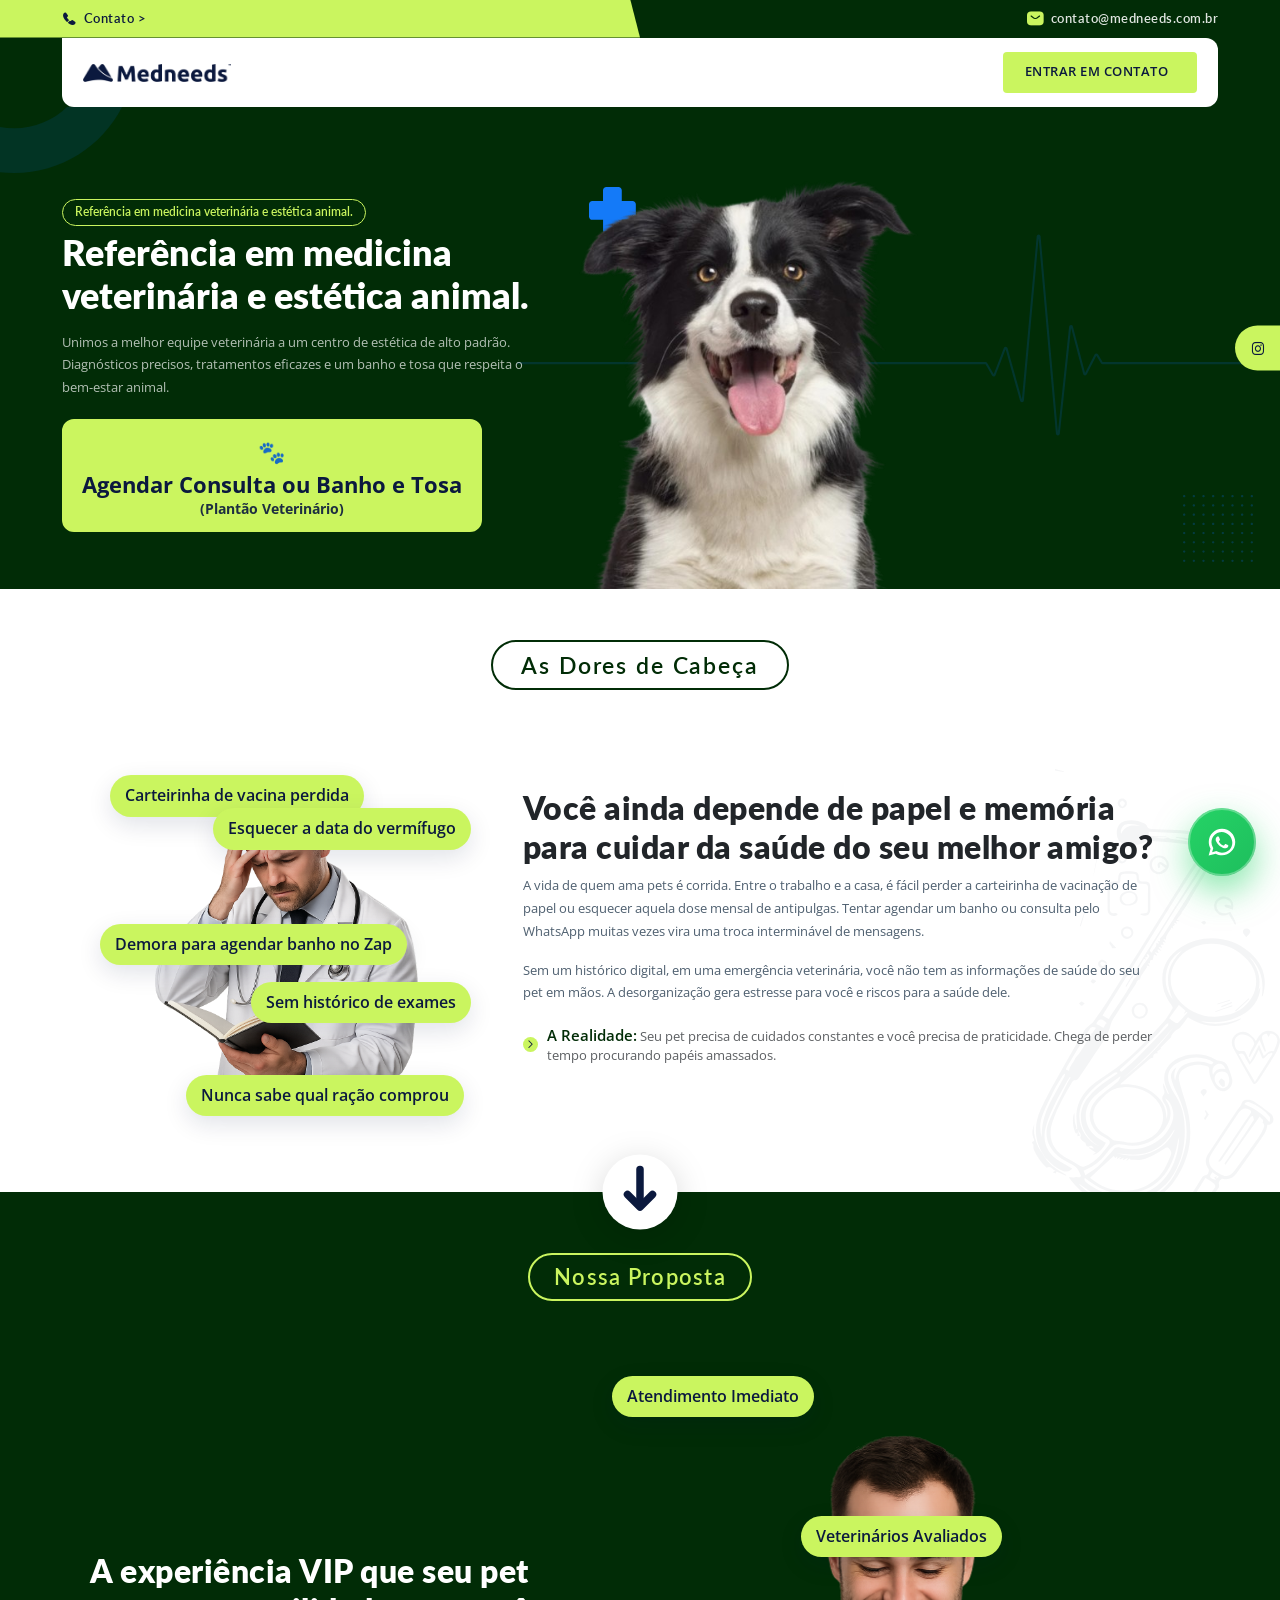
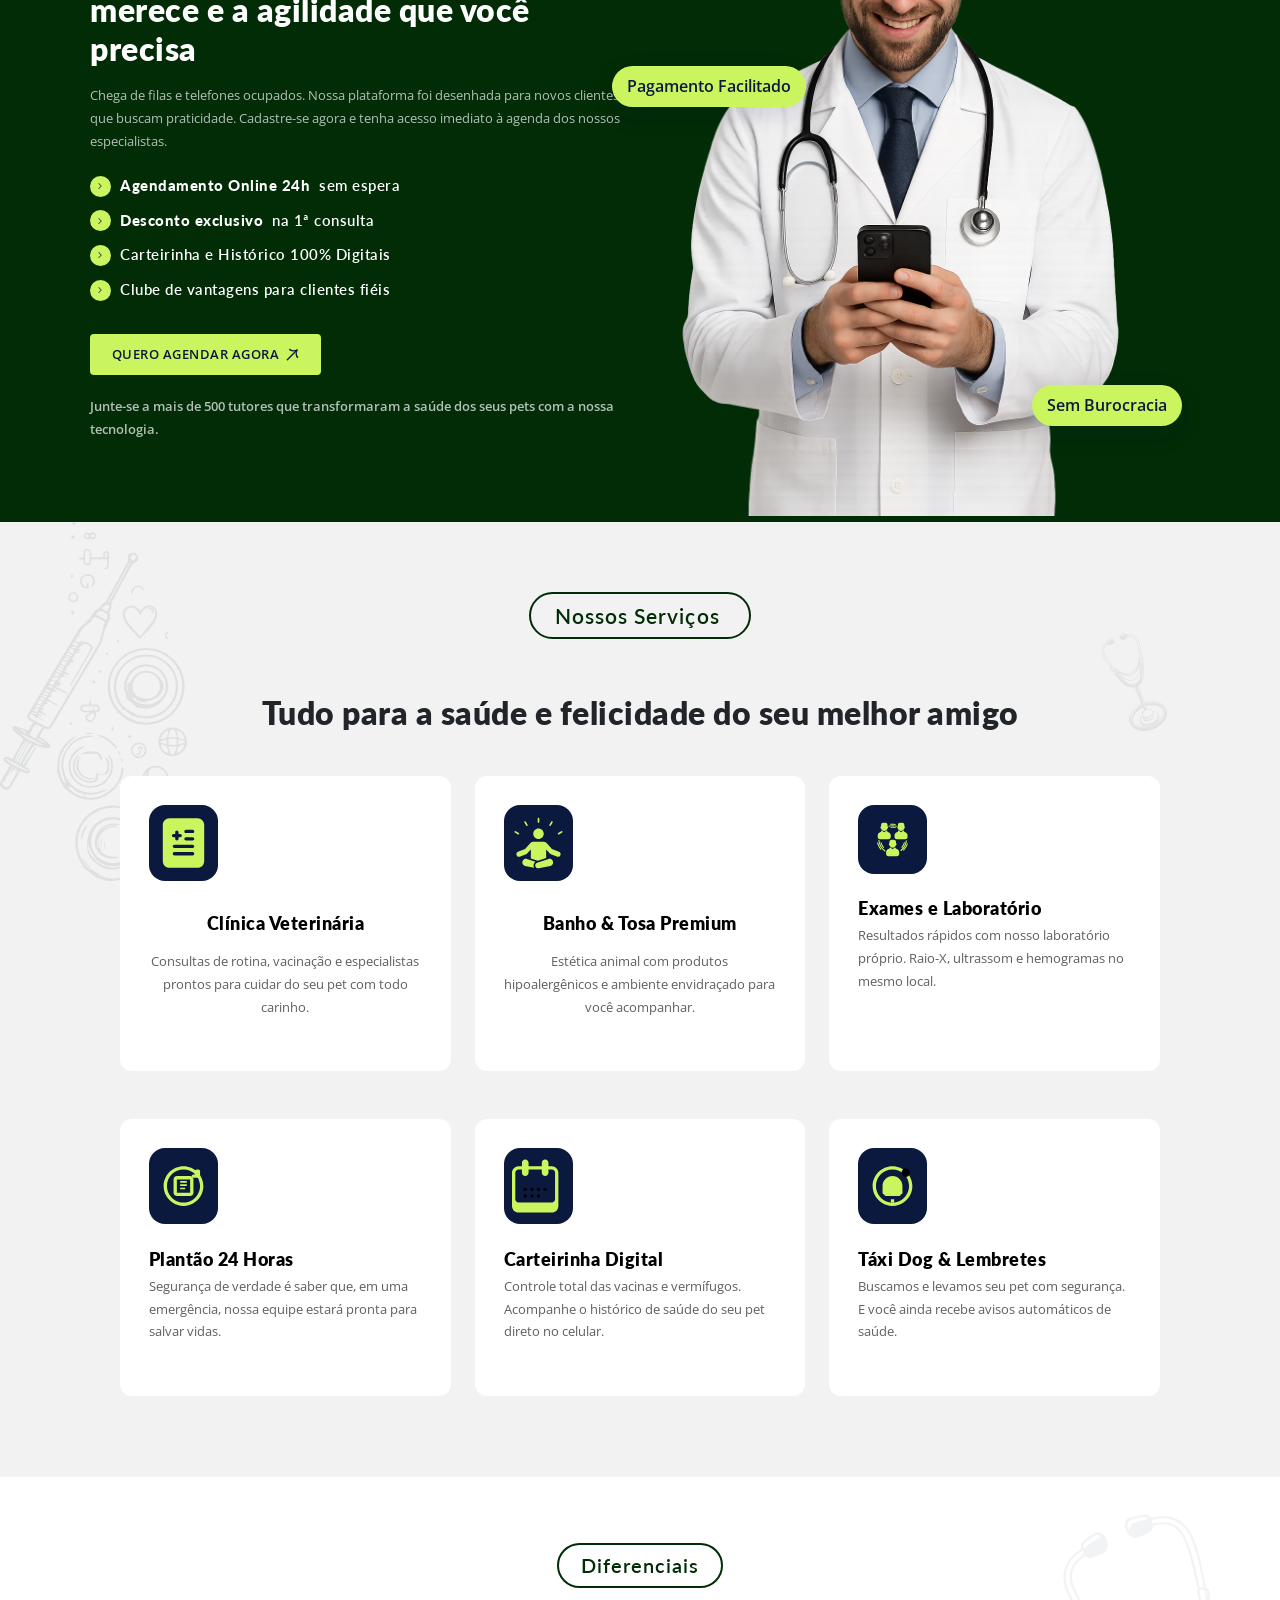
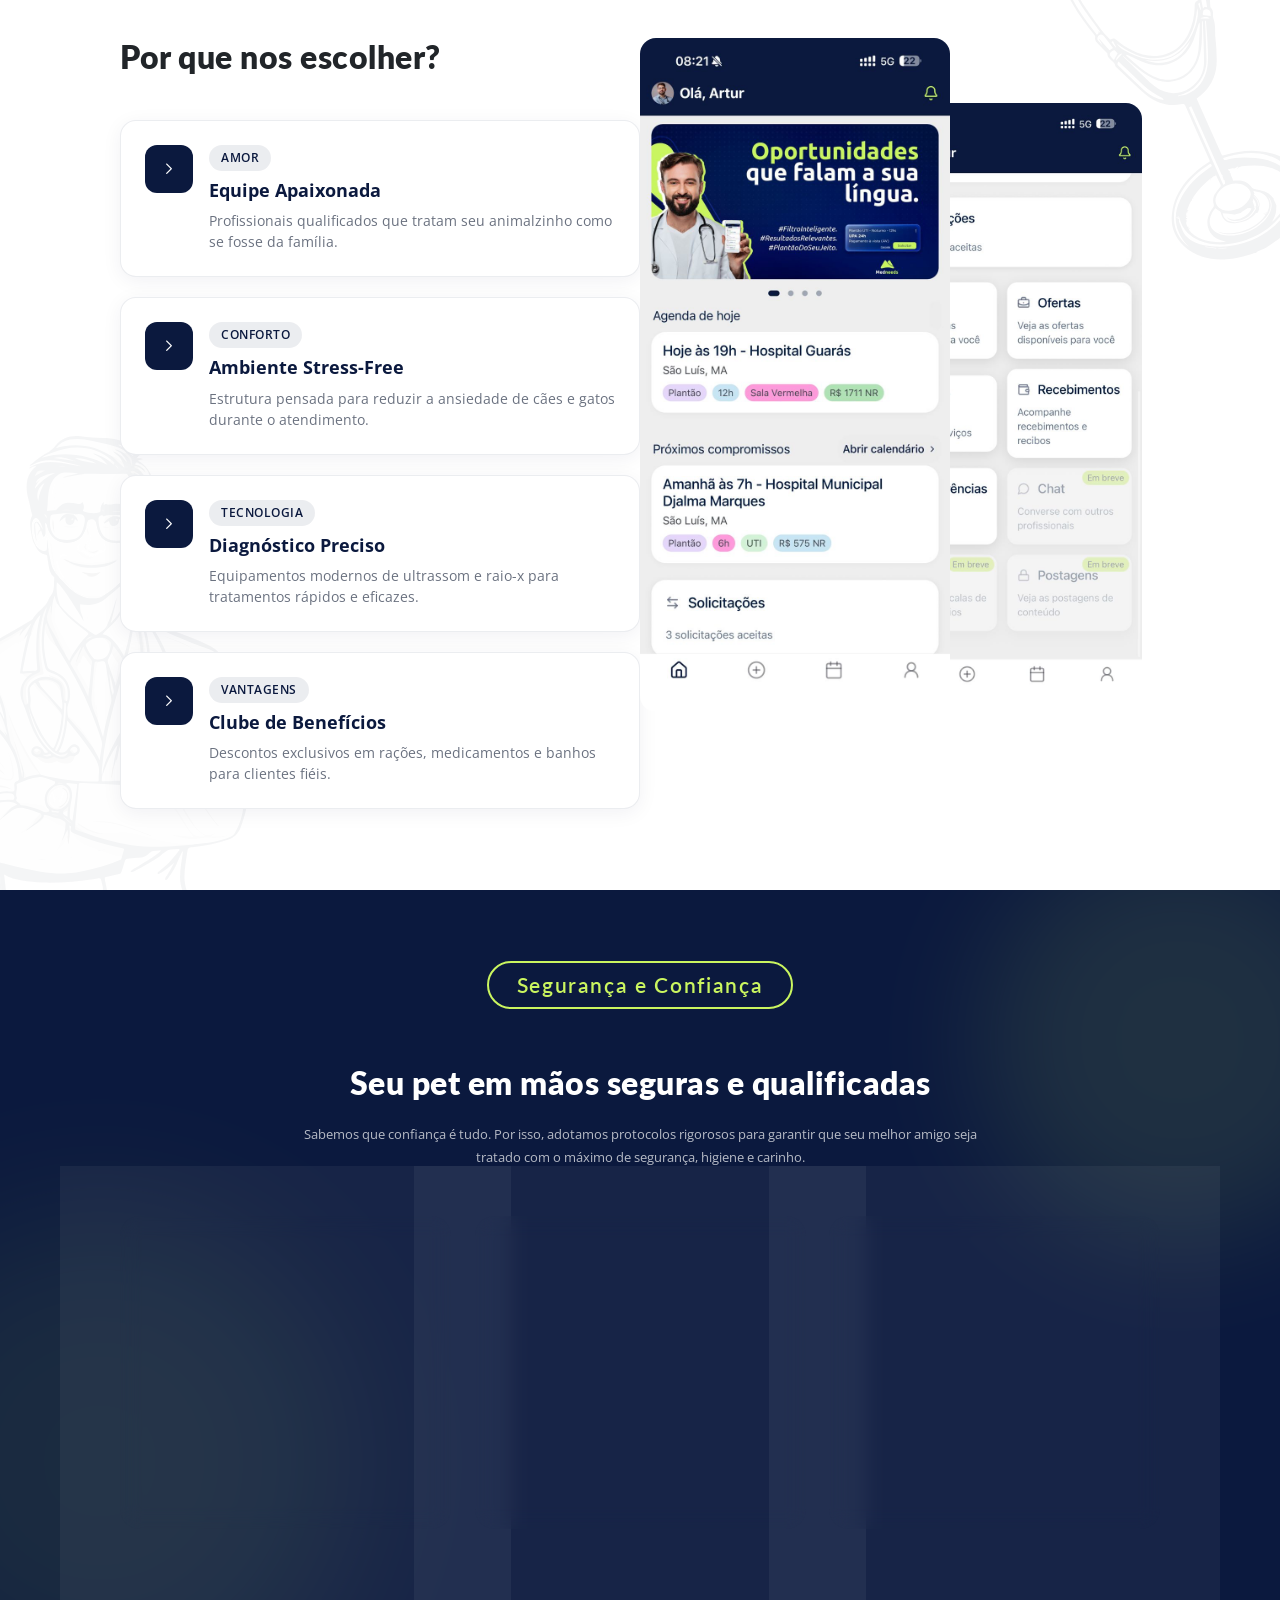
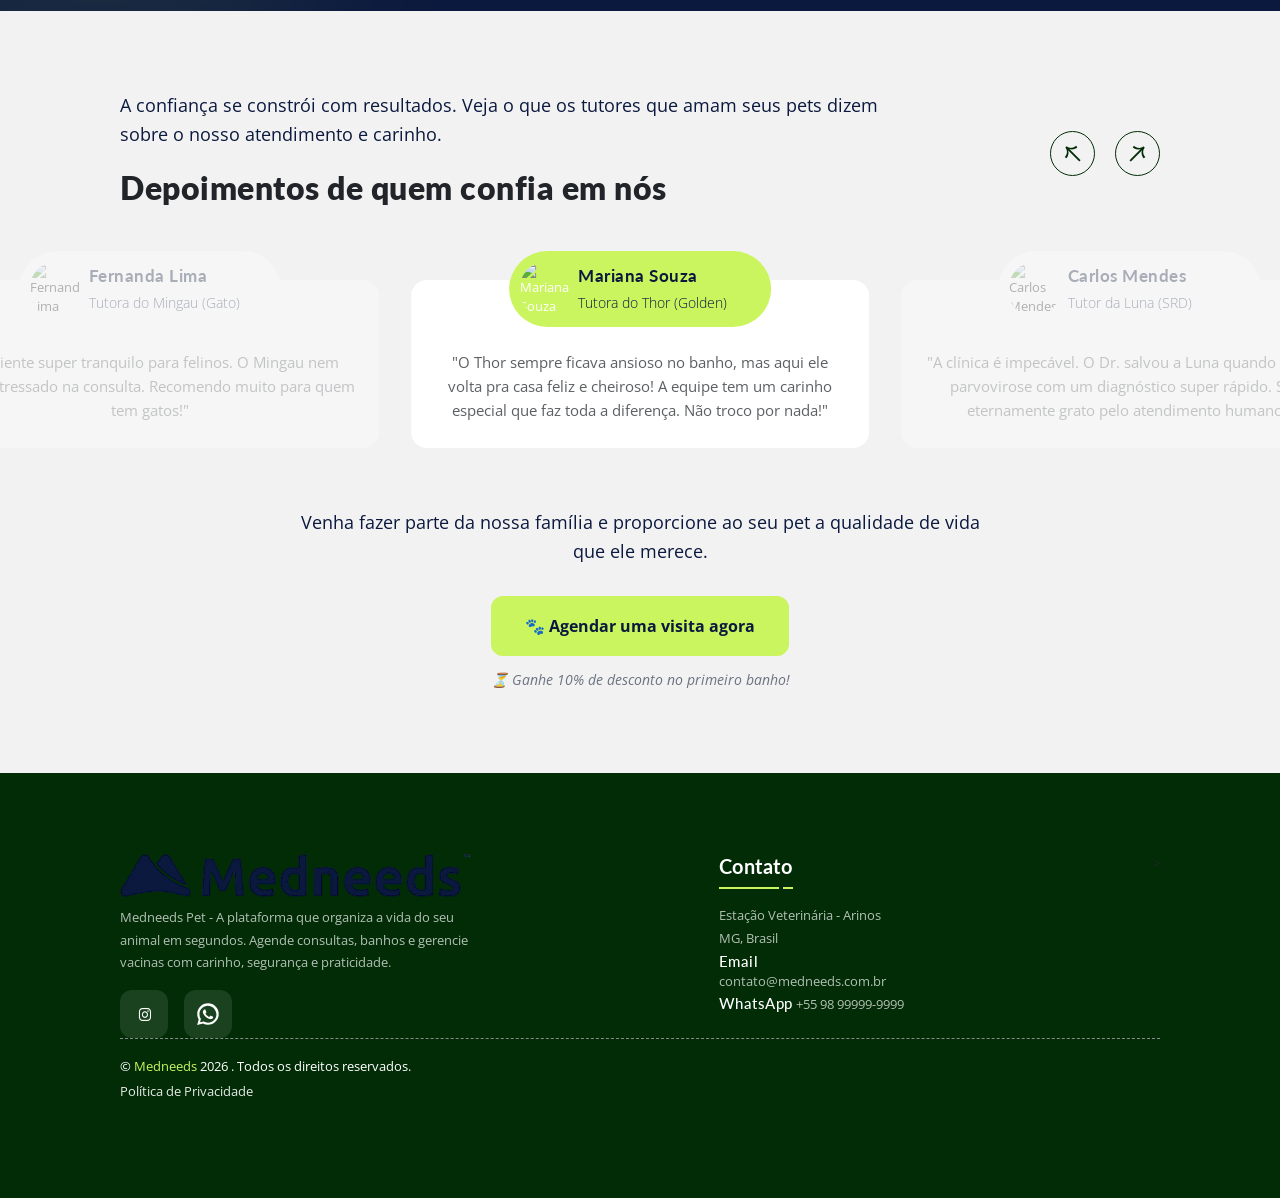
==== commit ec3dfc9c: "Arrumando cta para wpp" ====
--- a/index.html
+++ b/index.html
@@ -2338,26 +2338,33 @@
         // Form submission
         if (downloadForm) {
           downloadForm.addEventListener("submit", function (e) {
-            e.preventDefault();
-
+            e.preventDefault(); // Impede a página de recarregar
+
+            // 1. Pega os dados dos campos
             const formData = new FormData(downloadForm);
             const name = formData.get("name");
             const email = formData.get("email");
             const whatsapp = formData.get("whatsapp");
 
-            // Here you would typically send the data to your server
-            console.log("Form submitted:", { name, email, whatsapp });
-
-            // Show success message (you can customize this)
-            alert(
-              "Obrigado! Seus dados foram recebidos com sucesso. Entraremos em contato em breve!"
-            );
-
-            // Close modal
+            // 2. Número do WhatsApp da Clínica (somente números)
+            const phoneDestino = "5598981659576"; 
+
+            // 3. Monta a mensagem bonitinha (o \n quebra a linha)
+            let message = `Olá! Vim pelo site da Medneeds Pet. 🐾`;
+            message += `\n\n*Gostaria de solicitar acesso/agendamento.*`;
+            message += `\n\n*Meus Dados:*`;
+            message += `\n👤 *Nome:* ${name}`;
+            message += `\n📧 *Email:* ${email}`;
+            message += `\n📱 *WhatsApp:* ${whatsapp}`;
+
+            // 4. Cria o link oficial do WhatsApp
+            const whatsappUrl = `https://wa.me/${phoneDestino}?text=${encodeURIComponent(message)}`;
+
+            // 5. Abre o WhatsApp em uma nova aba
+            window.open(whatsappUrl, '_blank');
+
+            // 6. Fecha o modal
             closeModal();
-
-            // Optional: Redirect to download links
-            // window.location.href = "#download";
           });
         }
       })();
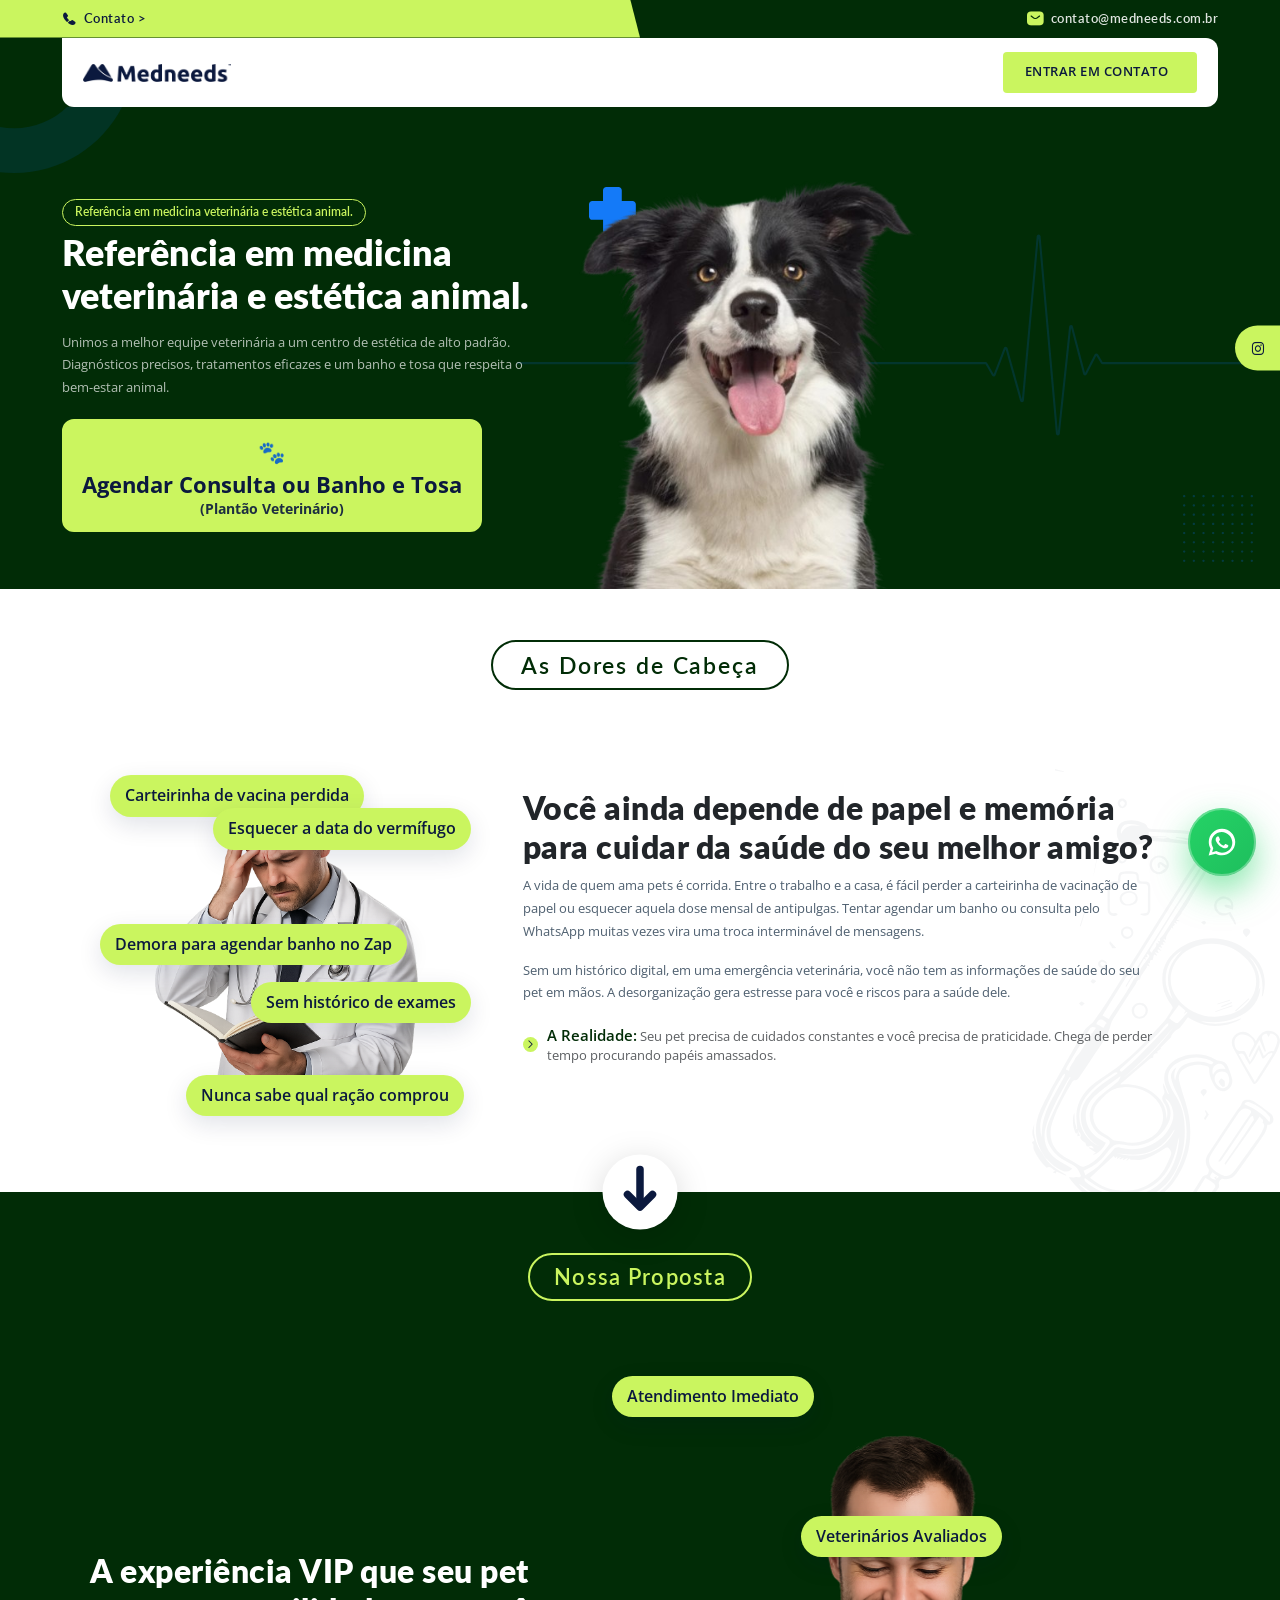
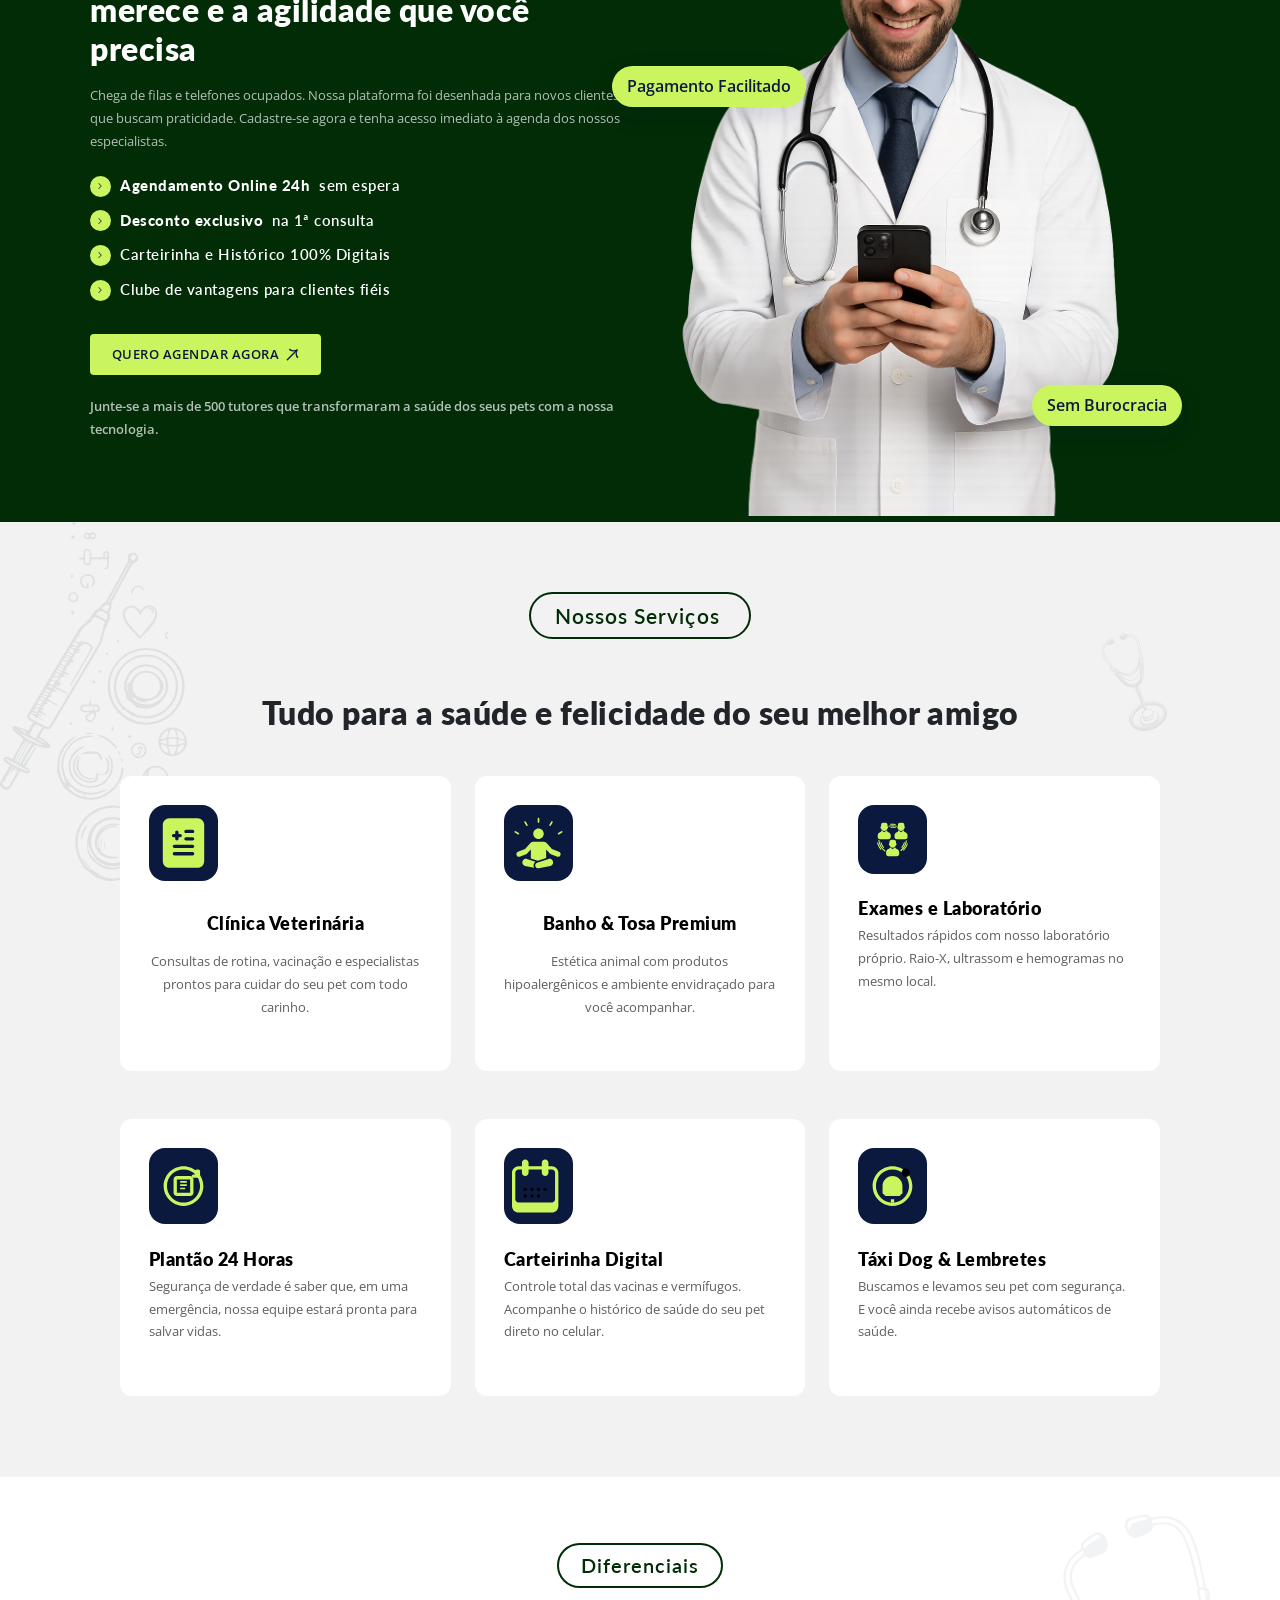
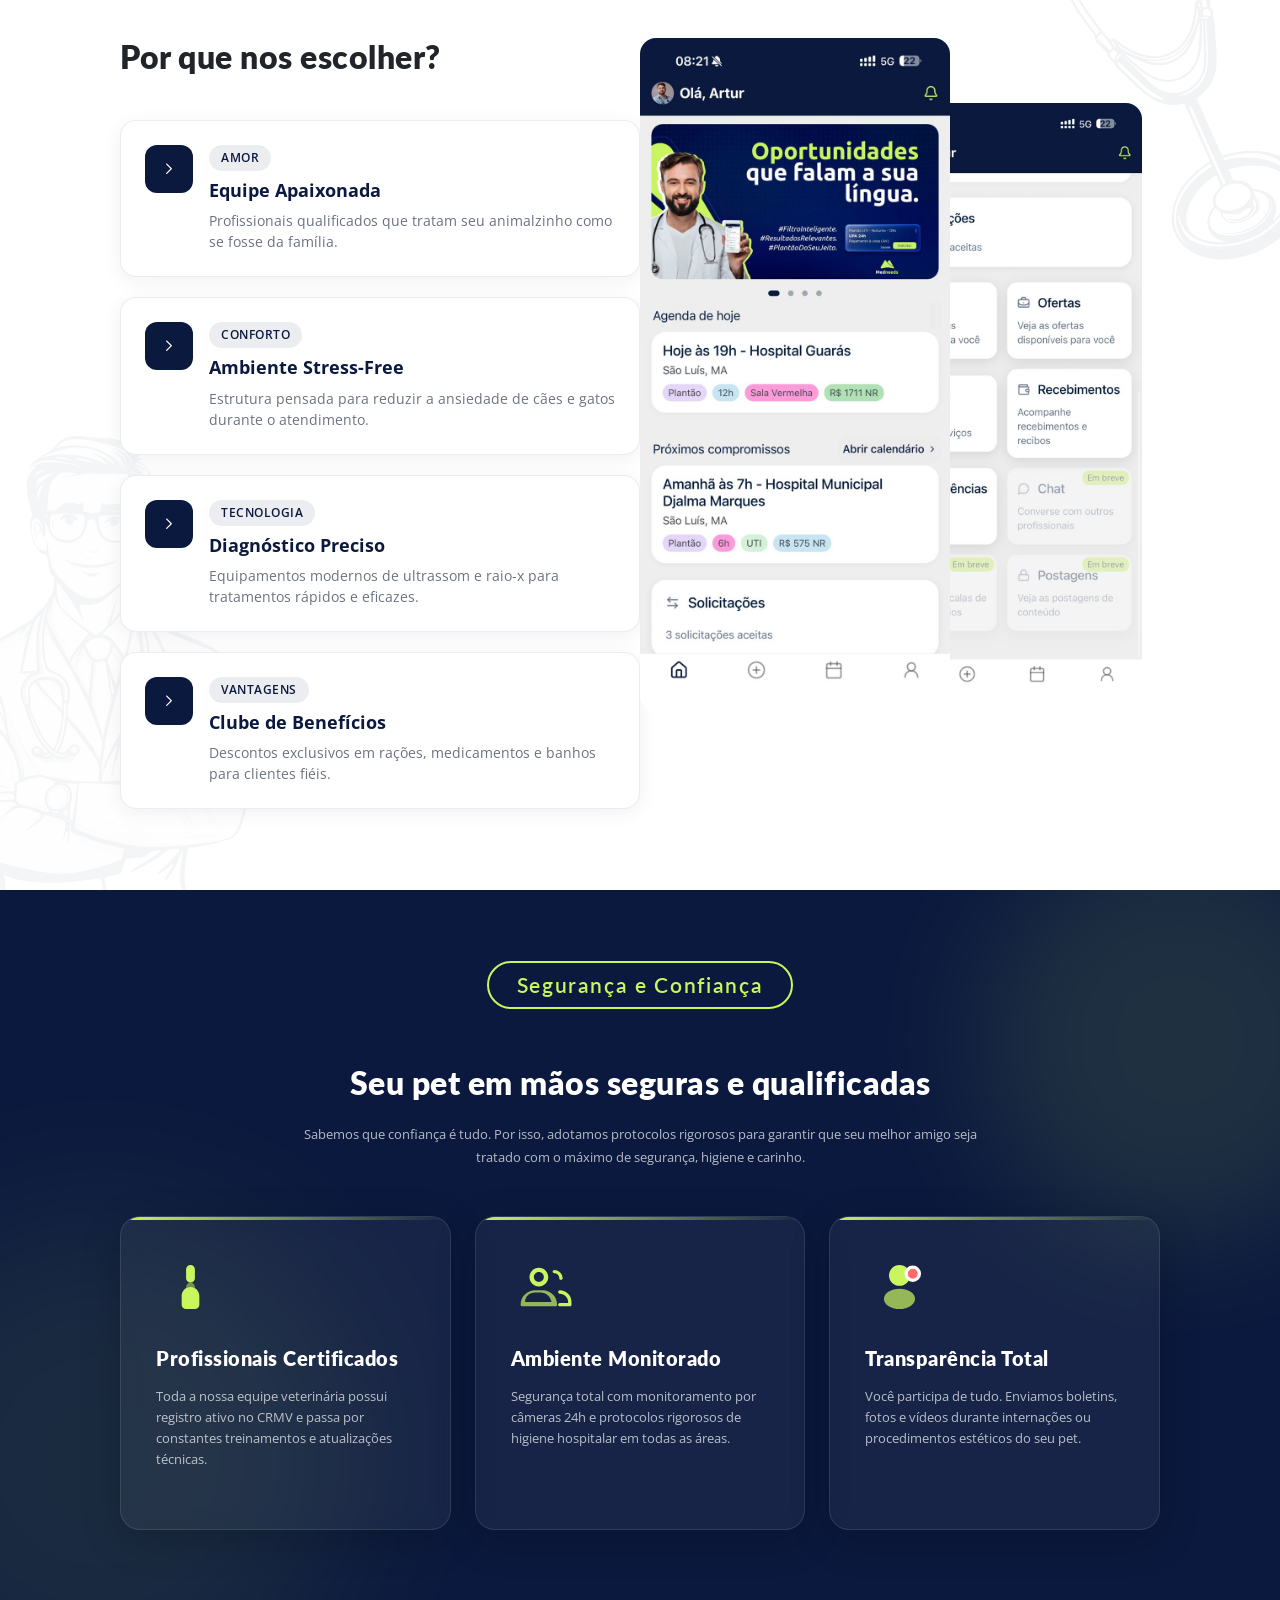
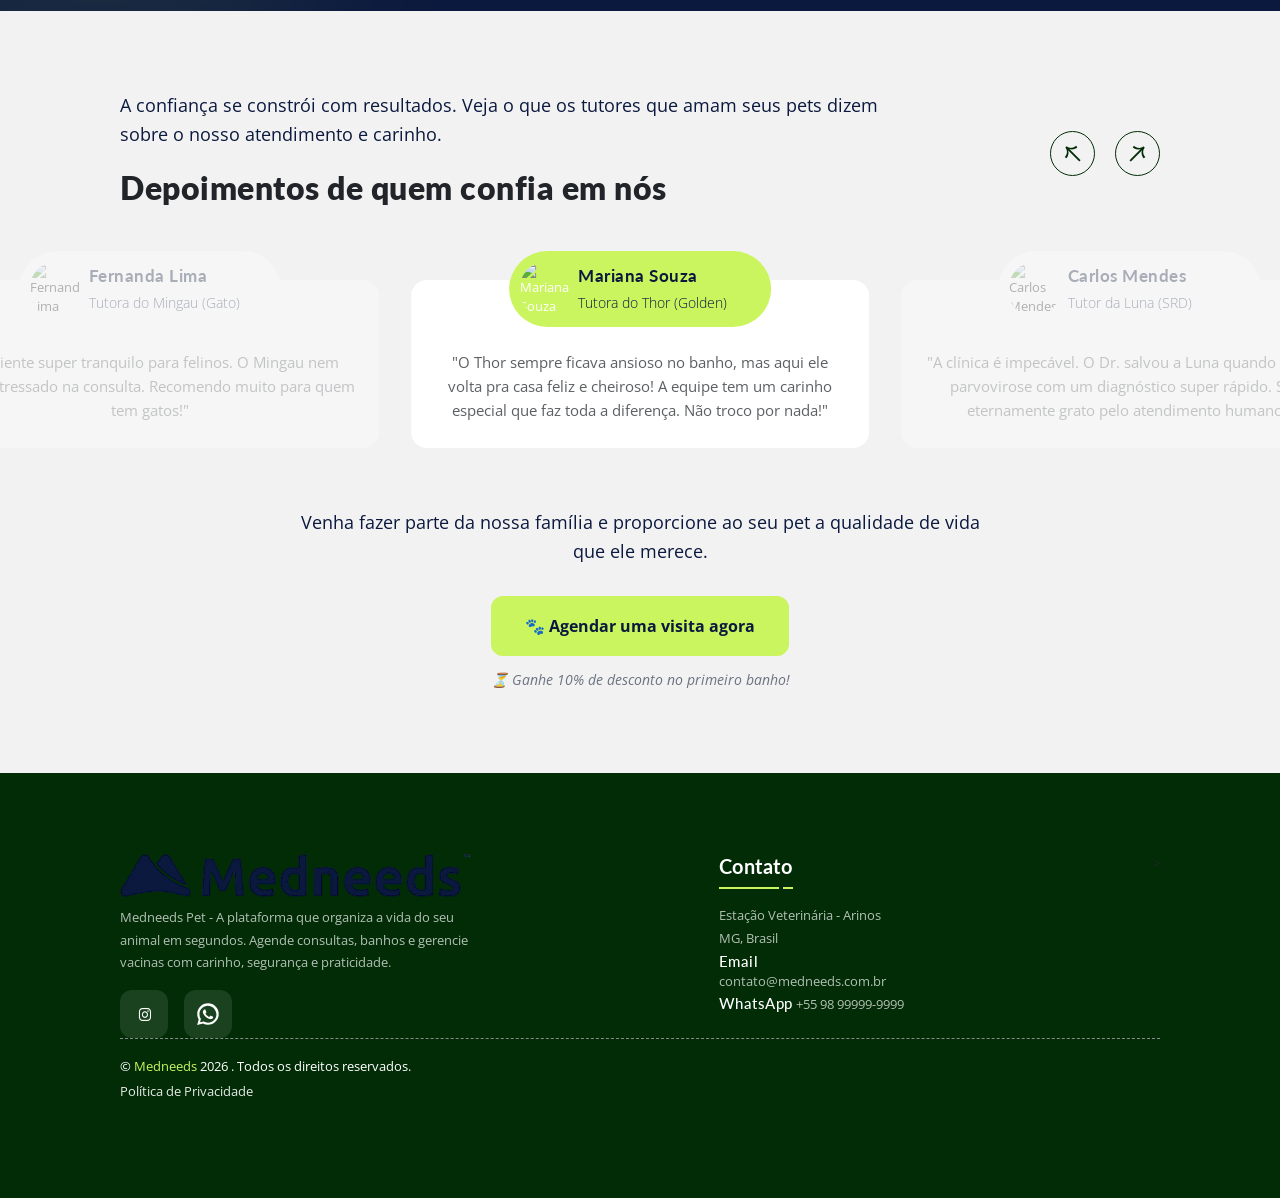
==== commit 05fe416f: "Conectando ao wpp" ====
--- a/index.html
+++ b/index.html
@@ -2018,86 +2018,74 @@
 
     <!-- DOWNLOAD MODAL START -->
     <div class="download-modal" id="downloadModal">
-    <div class="download-modal-overlay"></div>
-    <div class="download-modal-content">
+      <div class="download-modal-overlay"></div>
+      <div class="download-modal-content">
         <button class="download-modal-close" aria-label="Fechar modal">
-            <i class="flaticon-close"></i>
+          <i class="flaticon-close"></i>
         </button>
         
         <div class="download-modal-header">
-            <h2 class="download-modal-title">Agende seu Horário</h2>
-            <p class="download-modal-subtitle">
-                Preencha seus dados abaixo para iniciar o atendimento via WhatsApp com nossa equipe.
-            </p>
+          <h2 class="download-modal-title">Agende seu Horário</h2>
+          <p class="download-modal-subtitle">
+            Preencha seus dados abaixo para iniciar o atendimento via WhatsApp com nossa equipe.
+          </p>
         </div>
 
         <form class="download-modal-form" id="downloadForm">
-            <div class="download-modal-field">
-                <label for="downloadName">Nome do Tutor</label>
-                <input
-                    type="text"
-                    id="downloadName"
-                    name="name"
-                    required
-                    placeholder="Seu nome completo"
-                />
-            </div>
-            
-            <div class="download-modal-field">
-                <label for="downloadPetName">Nome do Pet (Opcional)</label>
-                <input
-                    type="text"
-                    id="downloadPetName"
-                    name="petname"
-                    placeholder="Nome do seu animalzinho"
-                />
-            </div>
-
-            <a 
-                class="download-modal-submit" 
-                href="#" 
-                id="btnEnviarWhatsapp"
-                style="text-align: center; justify-content: center;"
-            >
-                SOLICITAR AGENDAMENTO <i class="flaticon-arrow-up-right"></i>
-            </a>
+          <div class="download-modal-field">
+            <label for="downloadName">Nome do Tutor</label>
+            <input
+              type="text"
+              id="downloadName"
+              name="name"
+              required
+              placeholder="Seu nome completo"
+            />
+          </div>
+          
+          <div class="download-modal-field">
+            <label for="downloadPetName">Nome do Pet (Opcional)</label>
+            <input
+              type="text"
+              id="downloadPetName"
+              name="petname"
+              placeholder="Nome do seu animalzinho"
+            />
+          </div>
+          
+          <div class="download-modal-field">
+            <label for="downloadWhatsapp">Seu WhatsApp</label>
+            <input
+              type="tel"
+              id="downloadWhatsapp"
+              name="whatsapp"
+              required
+              placeholder="(98) 99999-9999"
+            />
+          </div>
+
+          <button 
+            type="submit" 
+            class="download-modal-submit"
+            style="
+              width: 100%;
+              border: none;
+              cursor: pointer;
+              display: flex;
+              align-items: center;
+              justify-content: center;
+              gap: 10px;
+              font-size: 16px;
+              font-weight: 700;
+            "
+          >
+            SOLICITAR AGENDAMENTO <i class="flaticon-arrow-up-right"></i>
+          </button>
         </form>
+      </div>
     </div>
-</div>
-
-<script>
-    document.getElementById('btnEnviarWhatsapp').addEventListener('click', function(e) {
-        e.preventDefault(); // Impede o link de abrir vazio
-
-        // 1. Pega os valores dos campos
-        var nome = document.getElementById('downloadName').value;
-        var pet = document.getElementById('downloadPetName').value;
-        var wppCliente = document.getElementById('downloadWhatsapp').value;
-
-        // Validação simples: se não tiver nome, alerta
-        if(nome === "") {
-            alert("Por favor, preencha seu nome.");
-            return;
-        }
-
-        // 2. Monta a mensagem (pula linha com %0A)
-        var mensagem = "Olá! Vim pelo site da Clínica e gostaria de agendar um serviço. 🐾";
-        mensagem += "%0A%0A*Meus Dados:*";
-        mensagem += "%0A👤 *Nome:* " + nome;
-        if(pet !== "") {
-            mensagem += "%0A🐶 *Pet:* " + pet;
-        }
-        mensagem += "%0A📱 *Meu Contato:* " + wppCliente;
-        mensagem += "%0A%0AGostaria de saber os horários disponíveis.";
-
-        // 3. Número de destino (Coloque o número da clínica aqui)
-        var numeroDestino = "5598981659576"; 
-
-        // 4. Cria o link final e abre
-        var linkFinal = "https://wa.me/" + numeroDestino + "?text=" + mensagem;
-        window.open(linkFinal, '_blank');
-    });
-</script>
+
+
     <!-- DOWNLOAD MODAL END -->
 
     <!-- libraries JS -->
@@ -2335,38 +2323,39 @@
           });
         }
 
-        // Form submission
+        // Form submission - CORRIGIDO E DEFINITIVO
         if (downloadForm) {
           downloadForm.addEventListener("submit", function (e) {
             e.preventDefault(); // Impede a página de recarregar
 
-            // 1. Pega os dados dos campos
-            const formData = new FormData(downloadForm);
-            const name = formData.get("name");
-            const email = formData.get("email");
-            const whatsapp = formData.get("whatsapp");
-
-            // 2. Número do WhatsApp da Clínica (somente números)
-            const phoneDestino = "5598981659576"; 
-
-            // 3. Monta a mensagem bonitinha (o \n quebra a linha)
-            let message = `Olá! Vim pelo site da Medneeds Pet. 🐾`;
-            message += `\n\n*Gostaria de solicitar acesso/agendamento.*`;
-            message += `\n\n*Meus Dados:*`;
-            message += `\n👤 *Nome:* ${name}`;
-            message += `\n📧 *Email:* ${email}`;
-            message += `\n📱 *WhatsApp:* ${whatsapp}`;
-
-            // 4. Cria o link oficial do WhatsApp
-            const whatsappUrl = `https://wa.me/${phoneDestino}?text=${encodeURIComponent(message)}`;
-
-            // 5. Abre o WhatsApp em uma nova aba
-            window.open(whatsappUrl, '_blank');
-
-            // 6. Fecha o modal
+            // 1. Pega os valores que a pessoa digitou
+            const name = document.getElementById("downloadName").value;
+            // Tenta pegar o pet, se o campo não existir (versão antiga), deixa vazio
+            const petInput = document.getElementById("downloadPetName");
+            const pet = petInput ? petInput.value : "";
+            const whatsapp = document.getElementById("downloadWhatsapp").value;
+
+            // 2. Número da clínica (apenas números)
+            const numeroDestino = "5598981659576"; 
+
+            // 3. Cria a mensagem
+            let texto = `Olá! Vim pelo site da Medneeds Pet. 🐾\n`;
+            texto += `Gostaria de solicitar um agendamento.\n\n`;
+            texto += `*Meus Dados:*\n`;
+            texto += `👤 *Nome:* ${name}\n`;
+            if(pet) texto += `🐶 *Pet:* ${pet}\n`;
+            texto += `📱 *WhatsApp:* ${whatsapp}`;
+
+            // 4. Codifica e Abre o WhatsApp
+            const linkWhatsapp = `https://wa.me/${numeroDestino}?text=${encodeURIComponent(texto)}`;
+            window.open(linkWhatsapp, '_blank');
+
+            // 5. Fecha e limpa
             closeModal();
+            downloadForm.reset();
           });
         }
+        
       })();
     </script>
 
